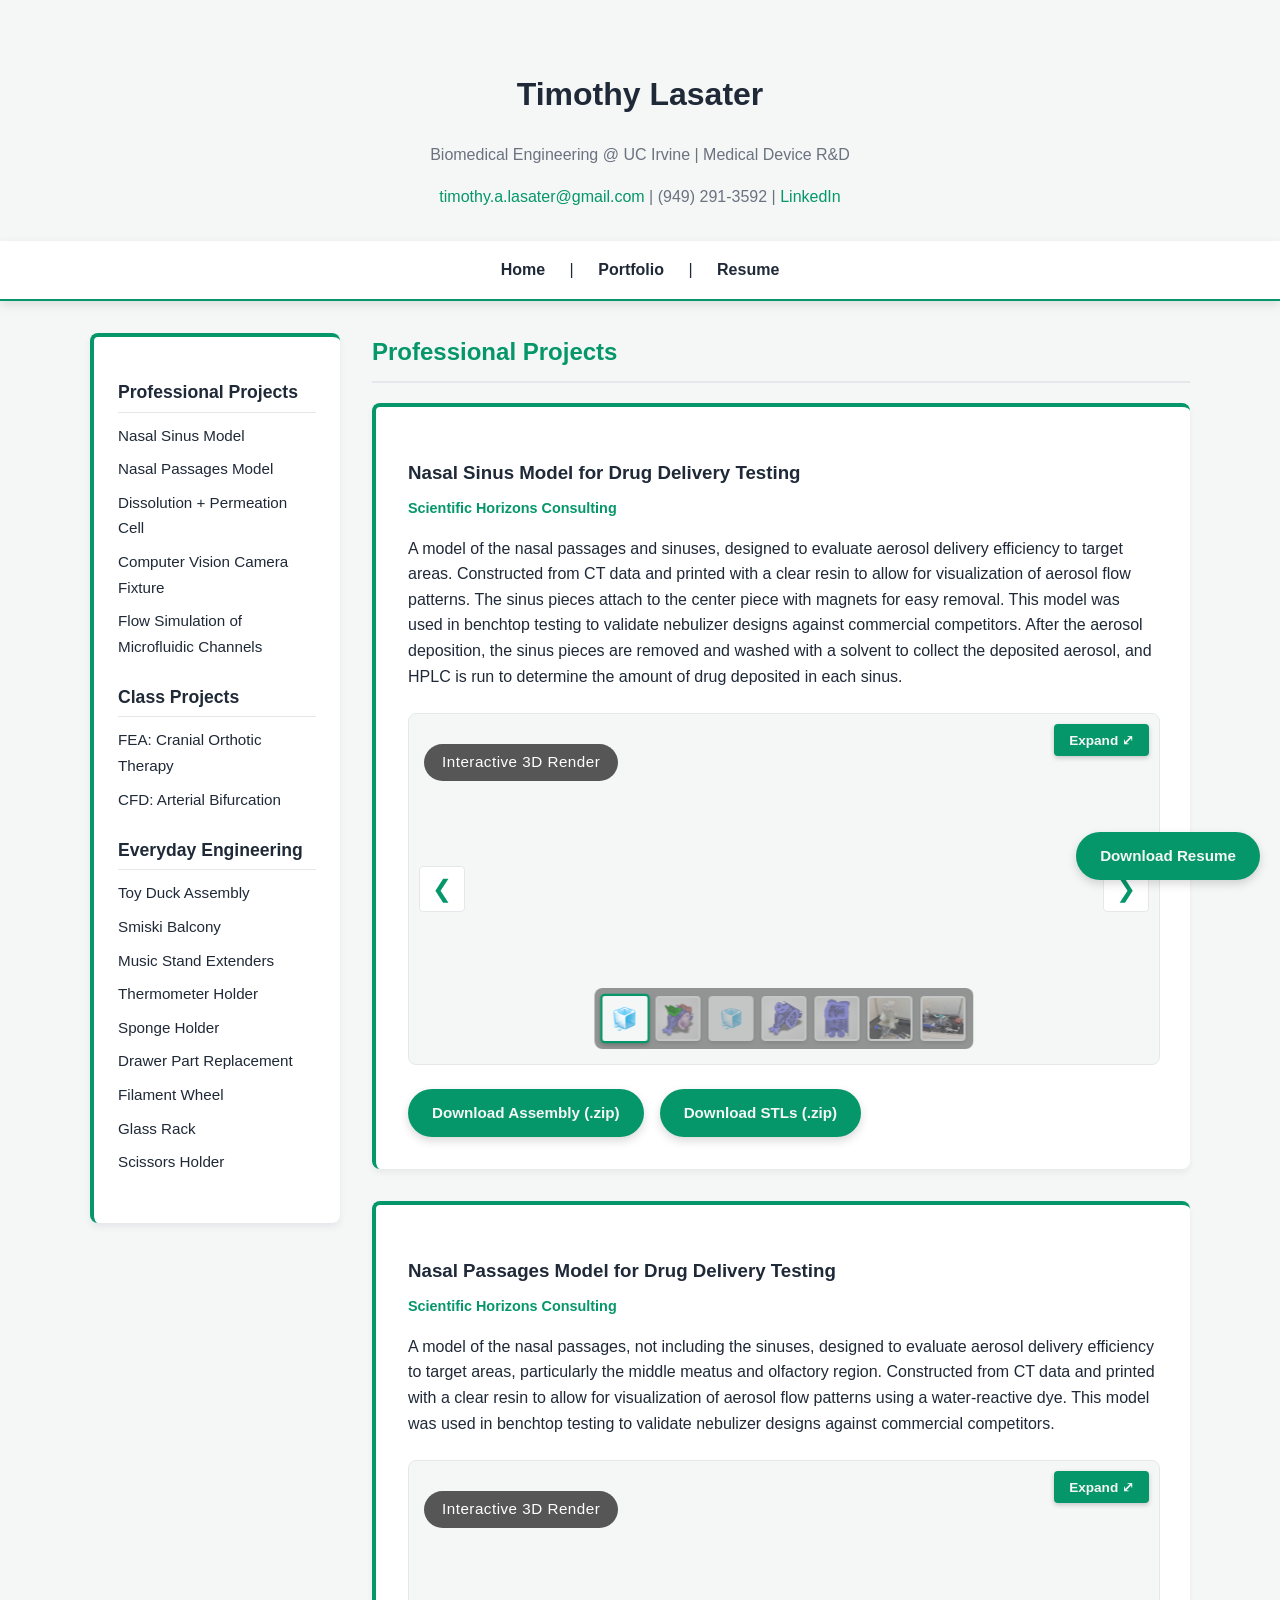
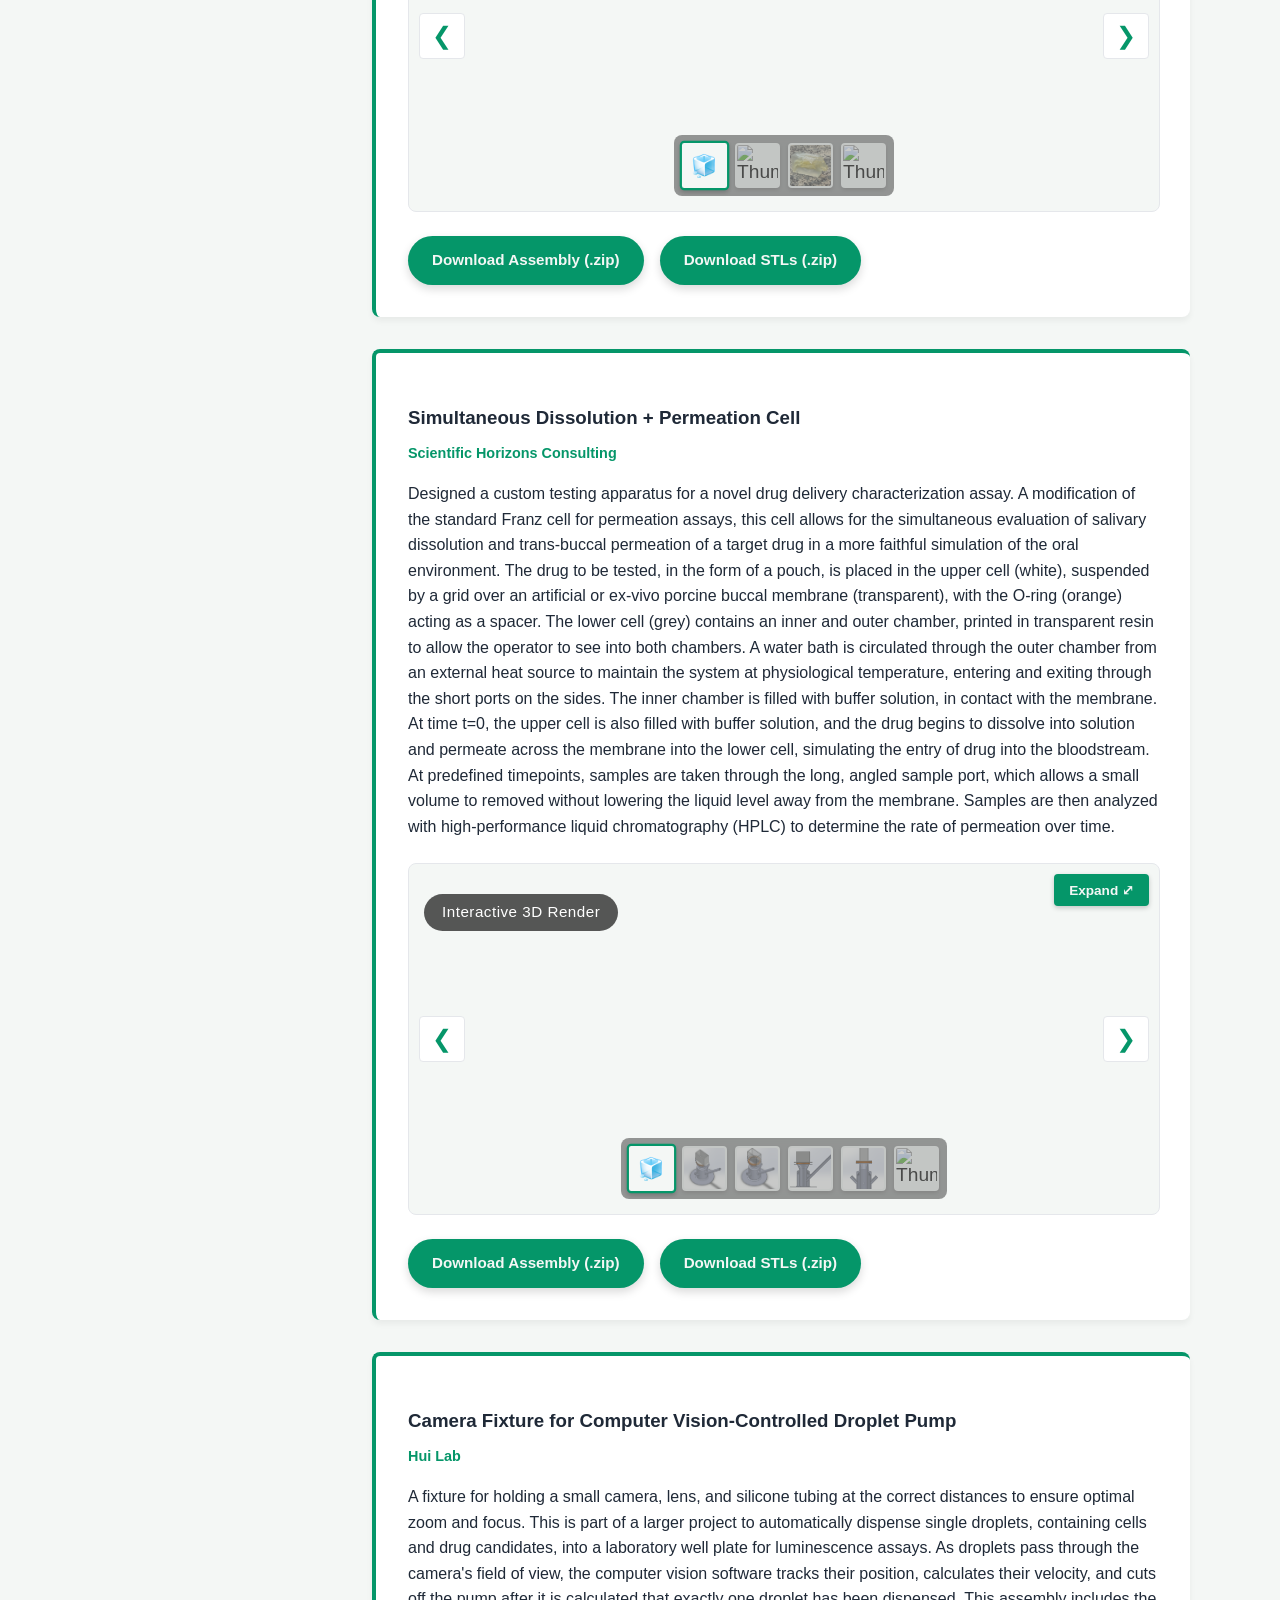
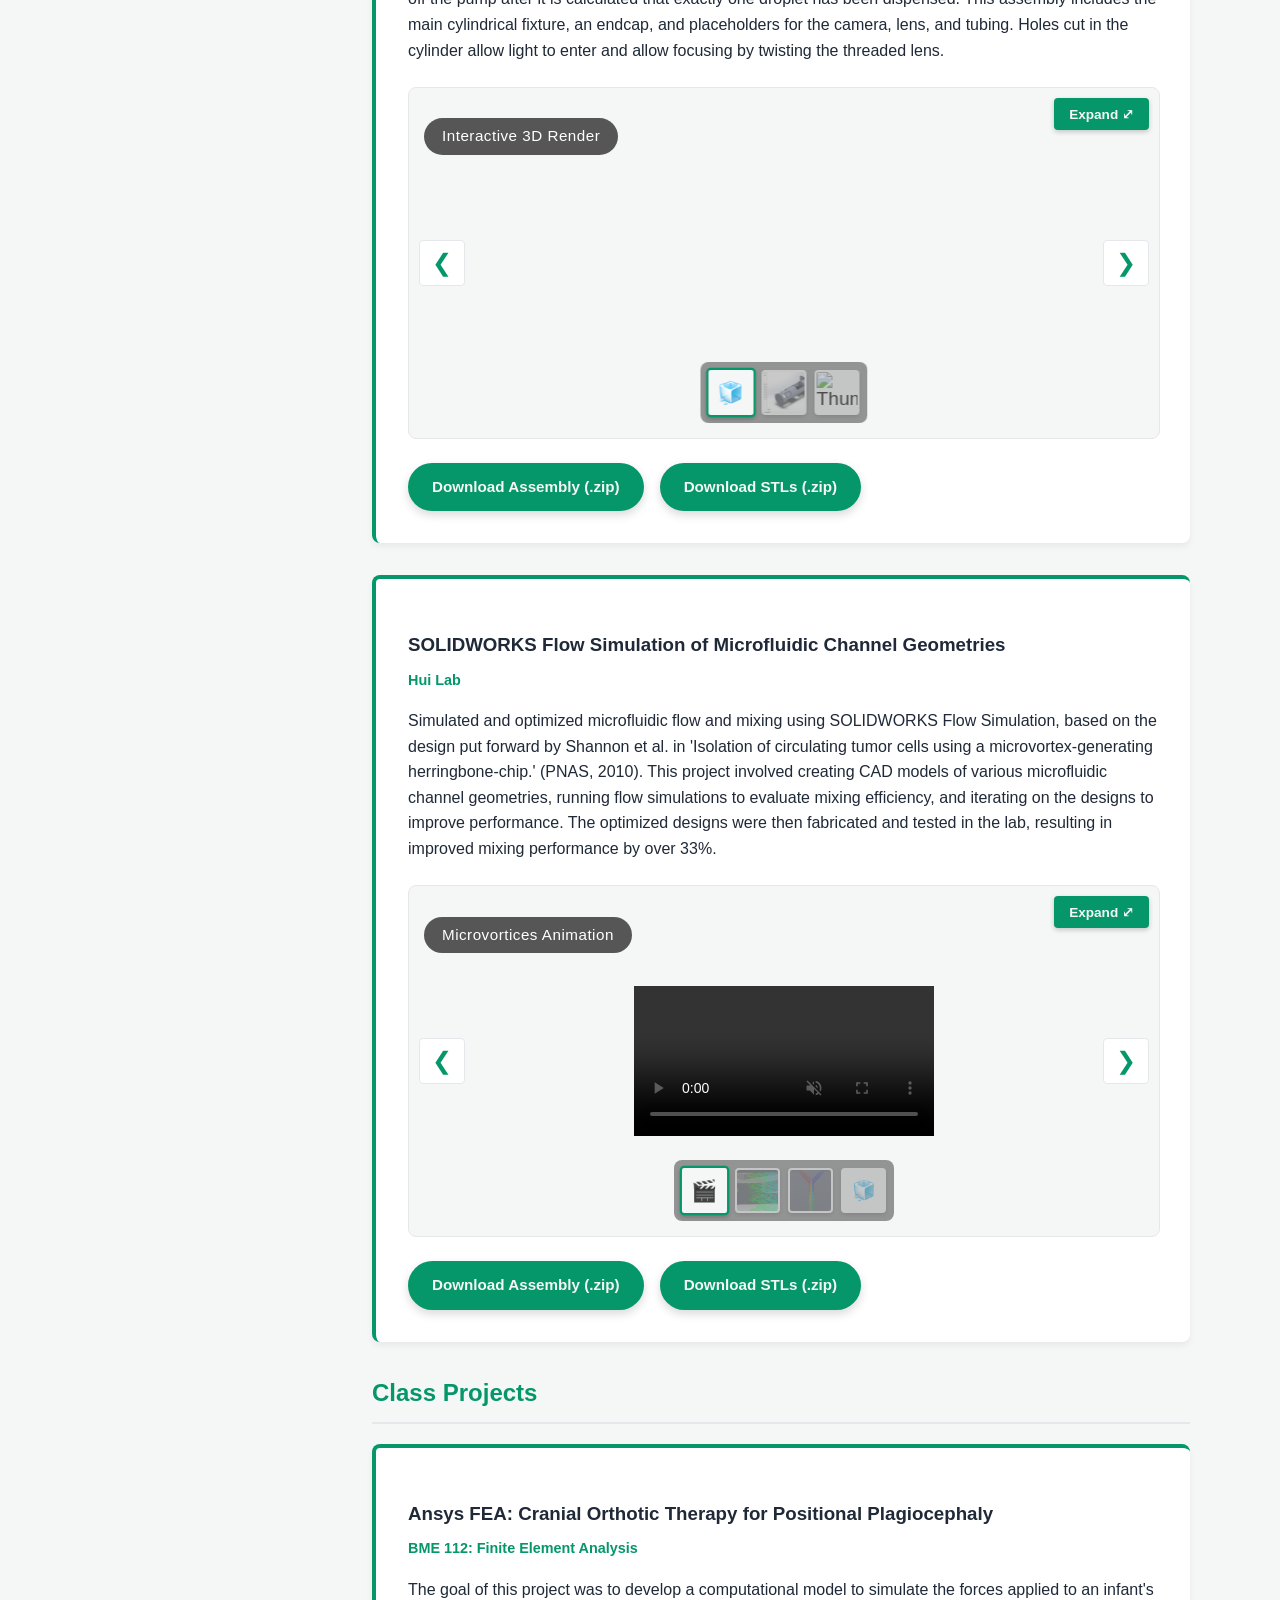
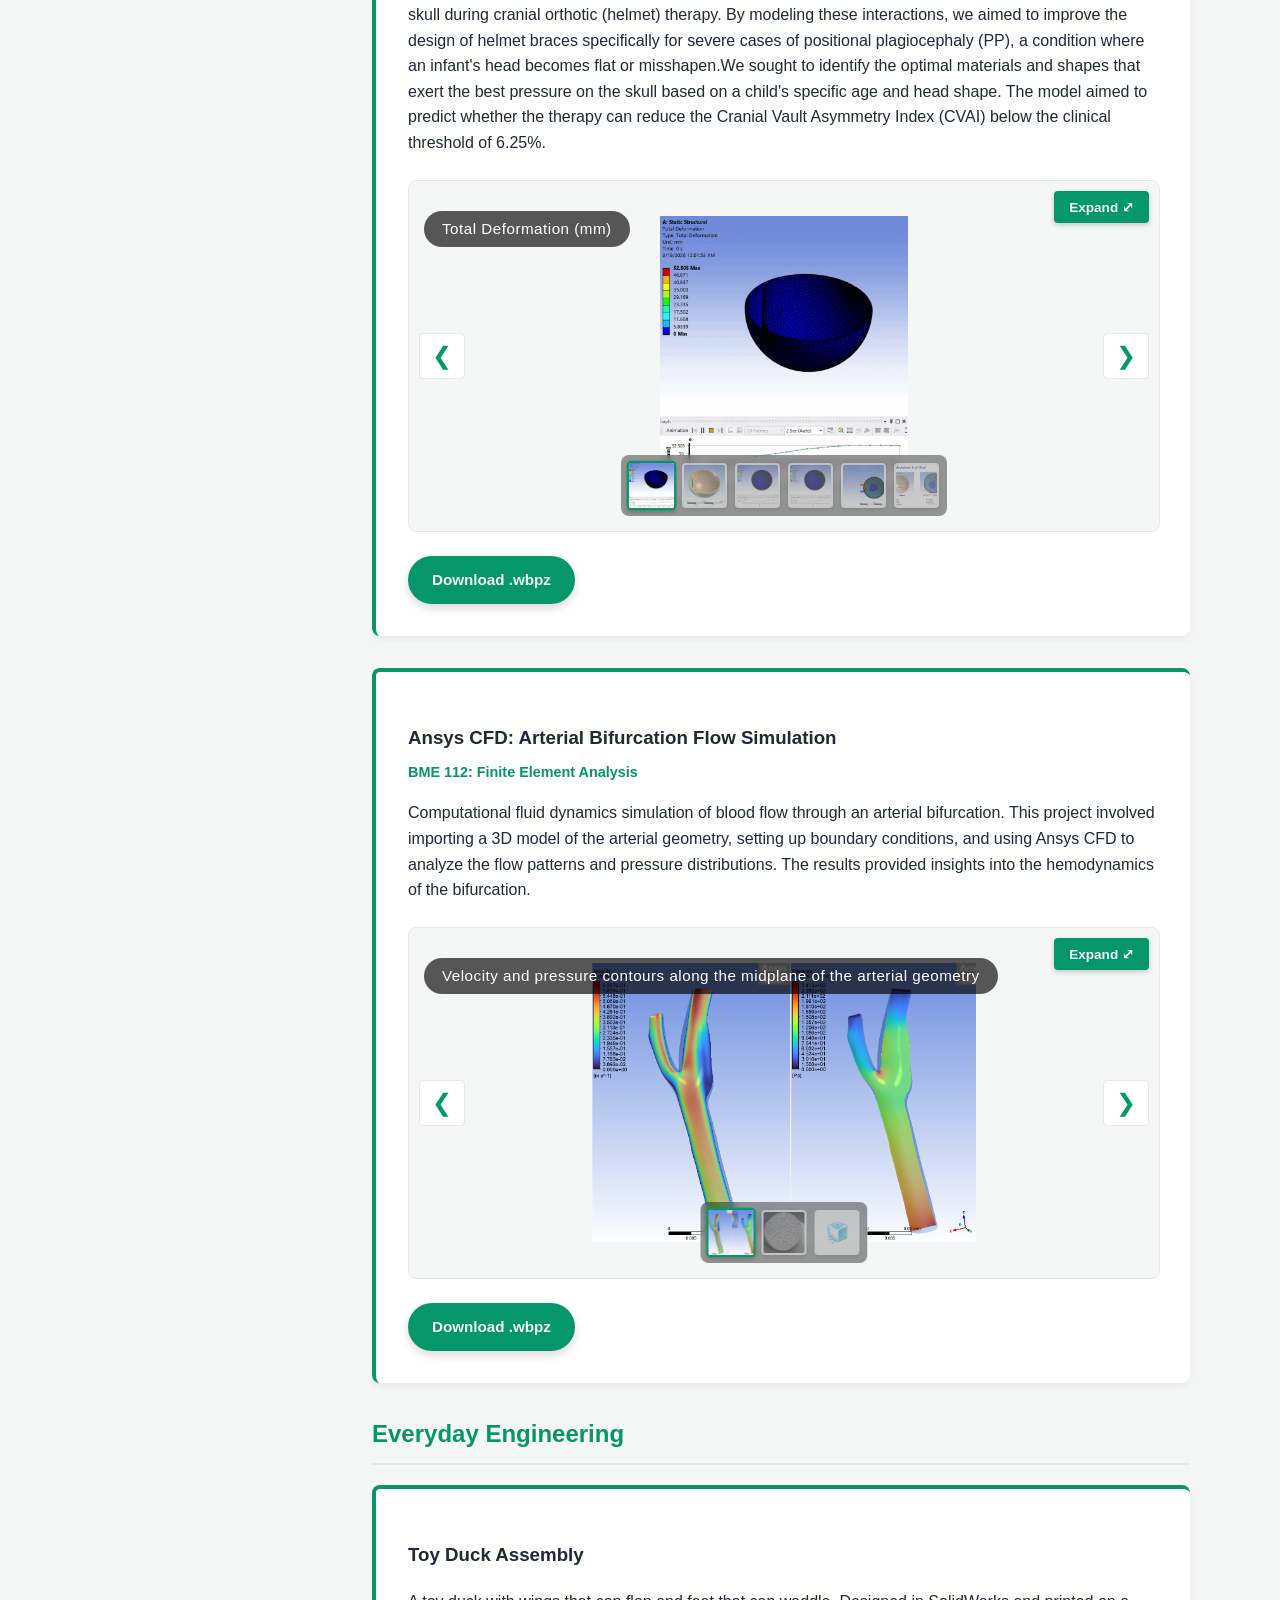
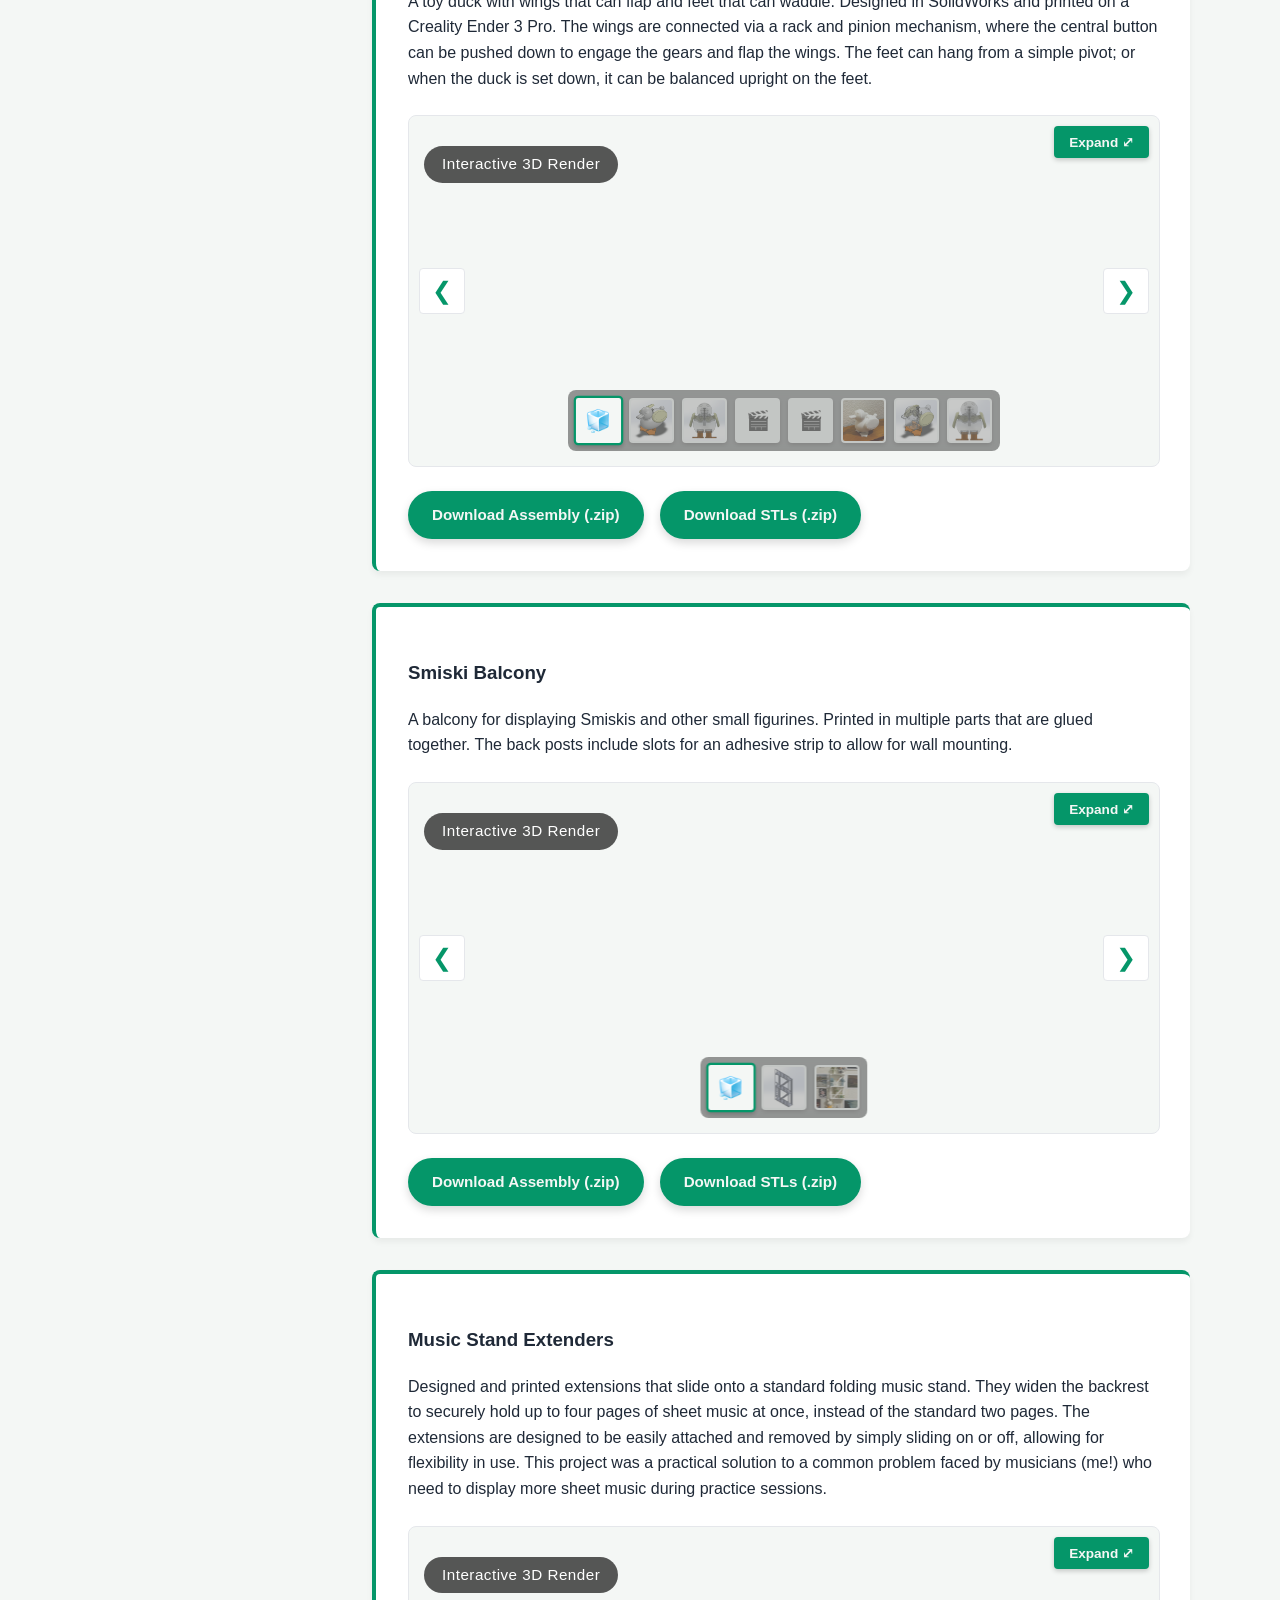
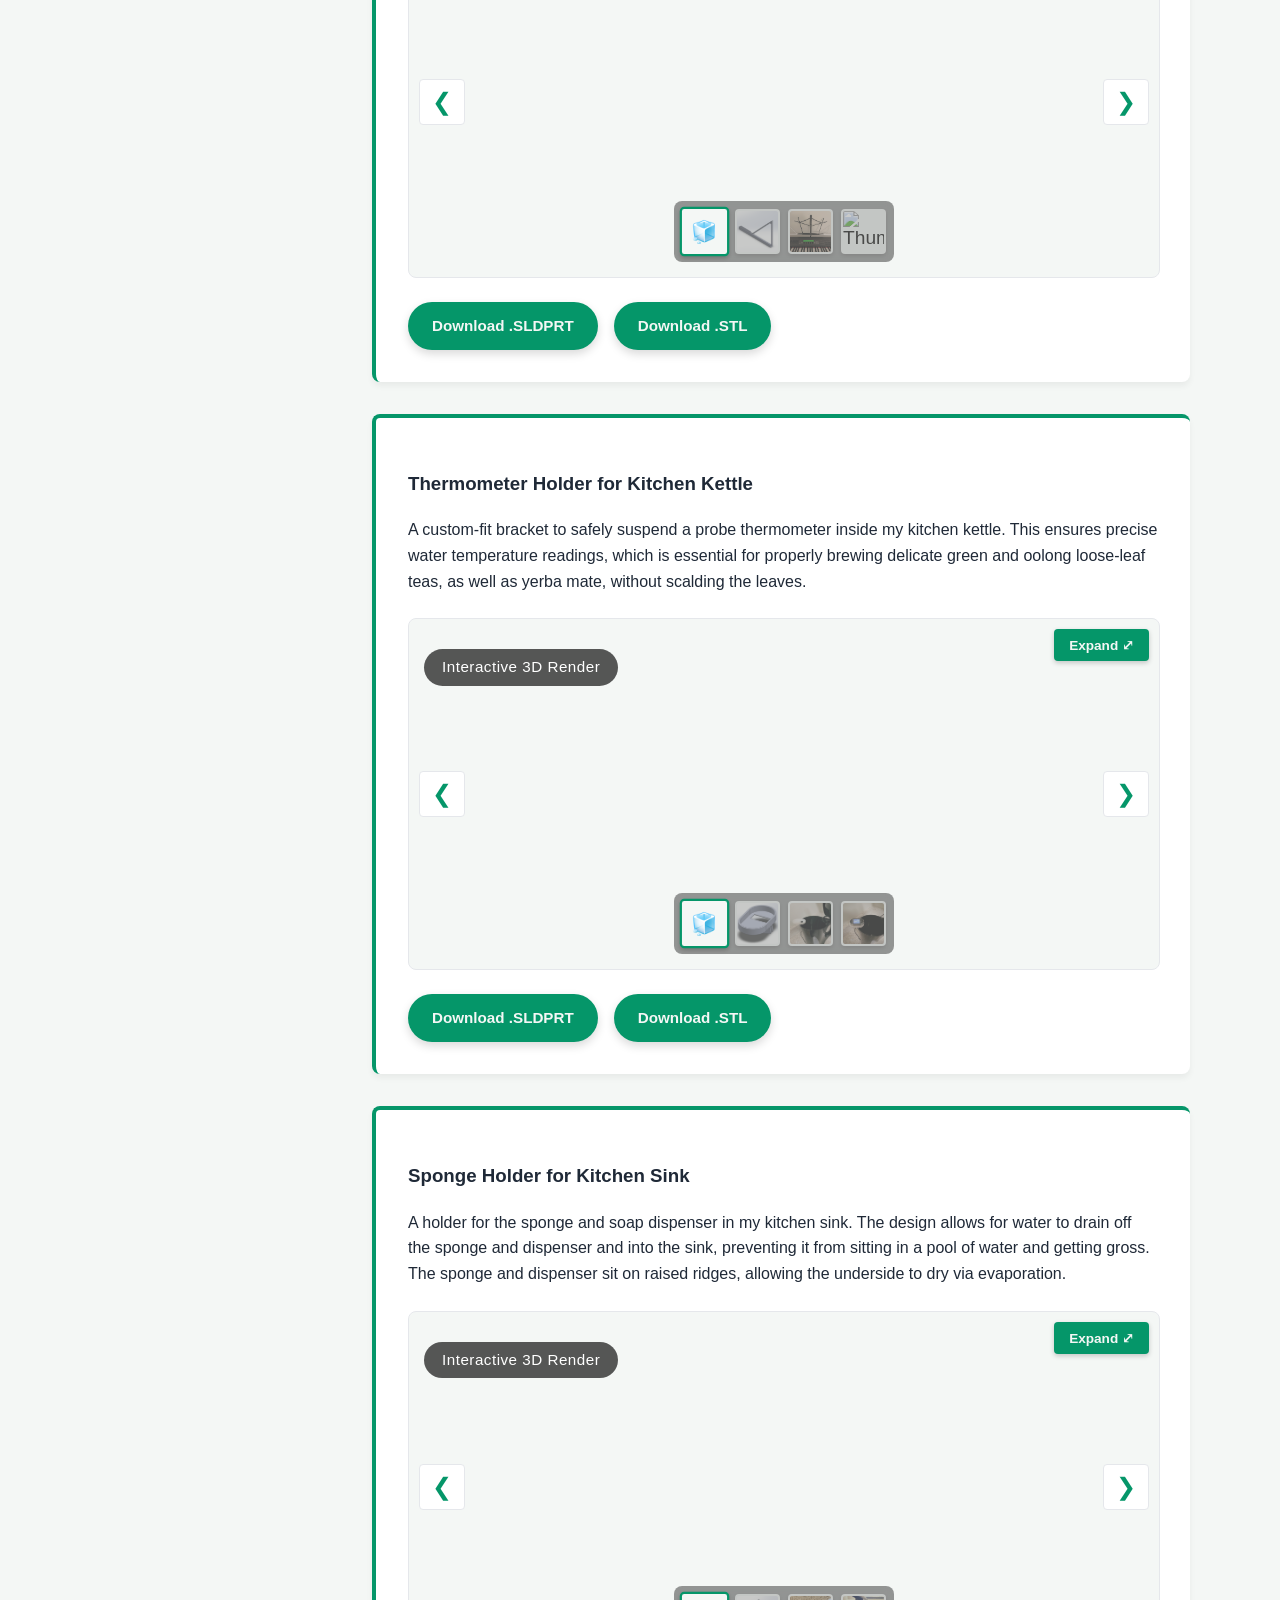
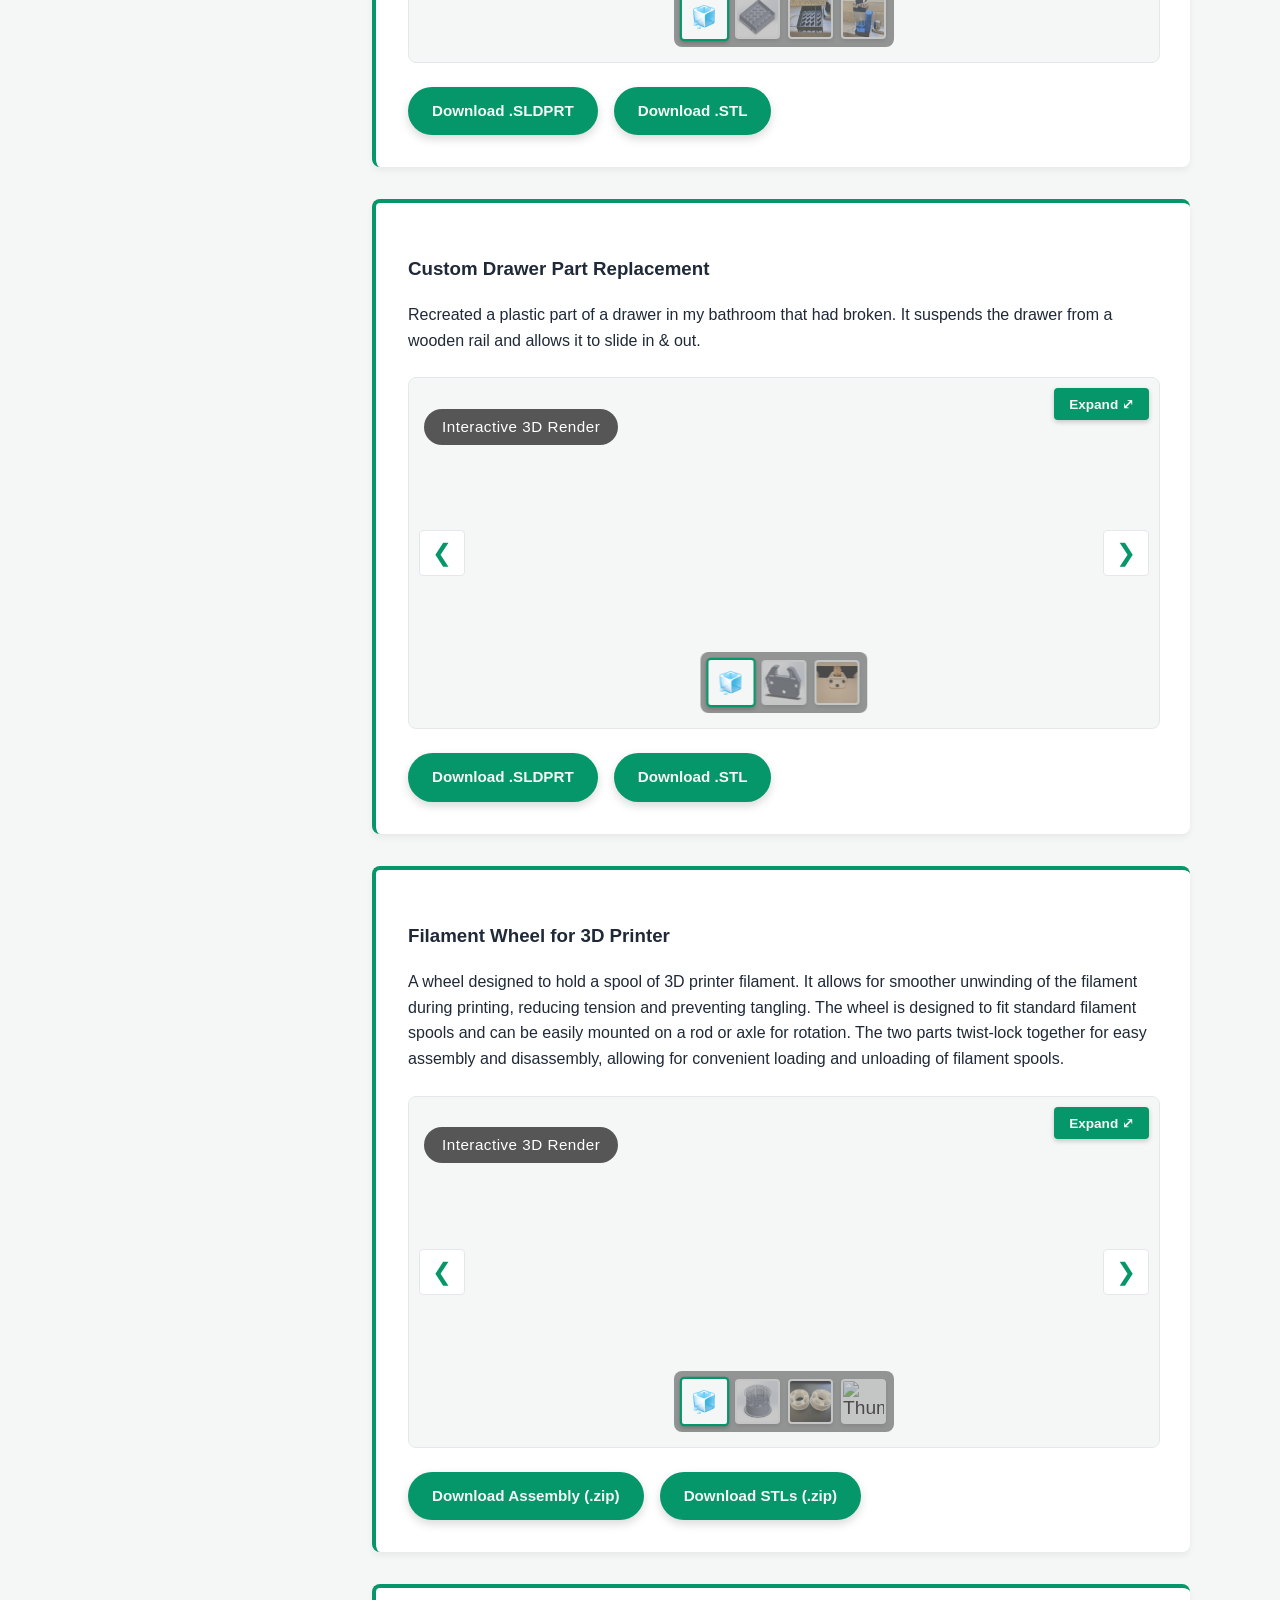
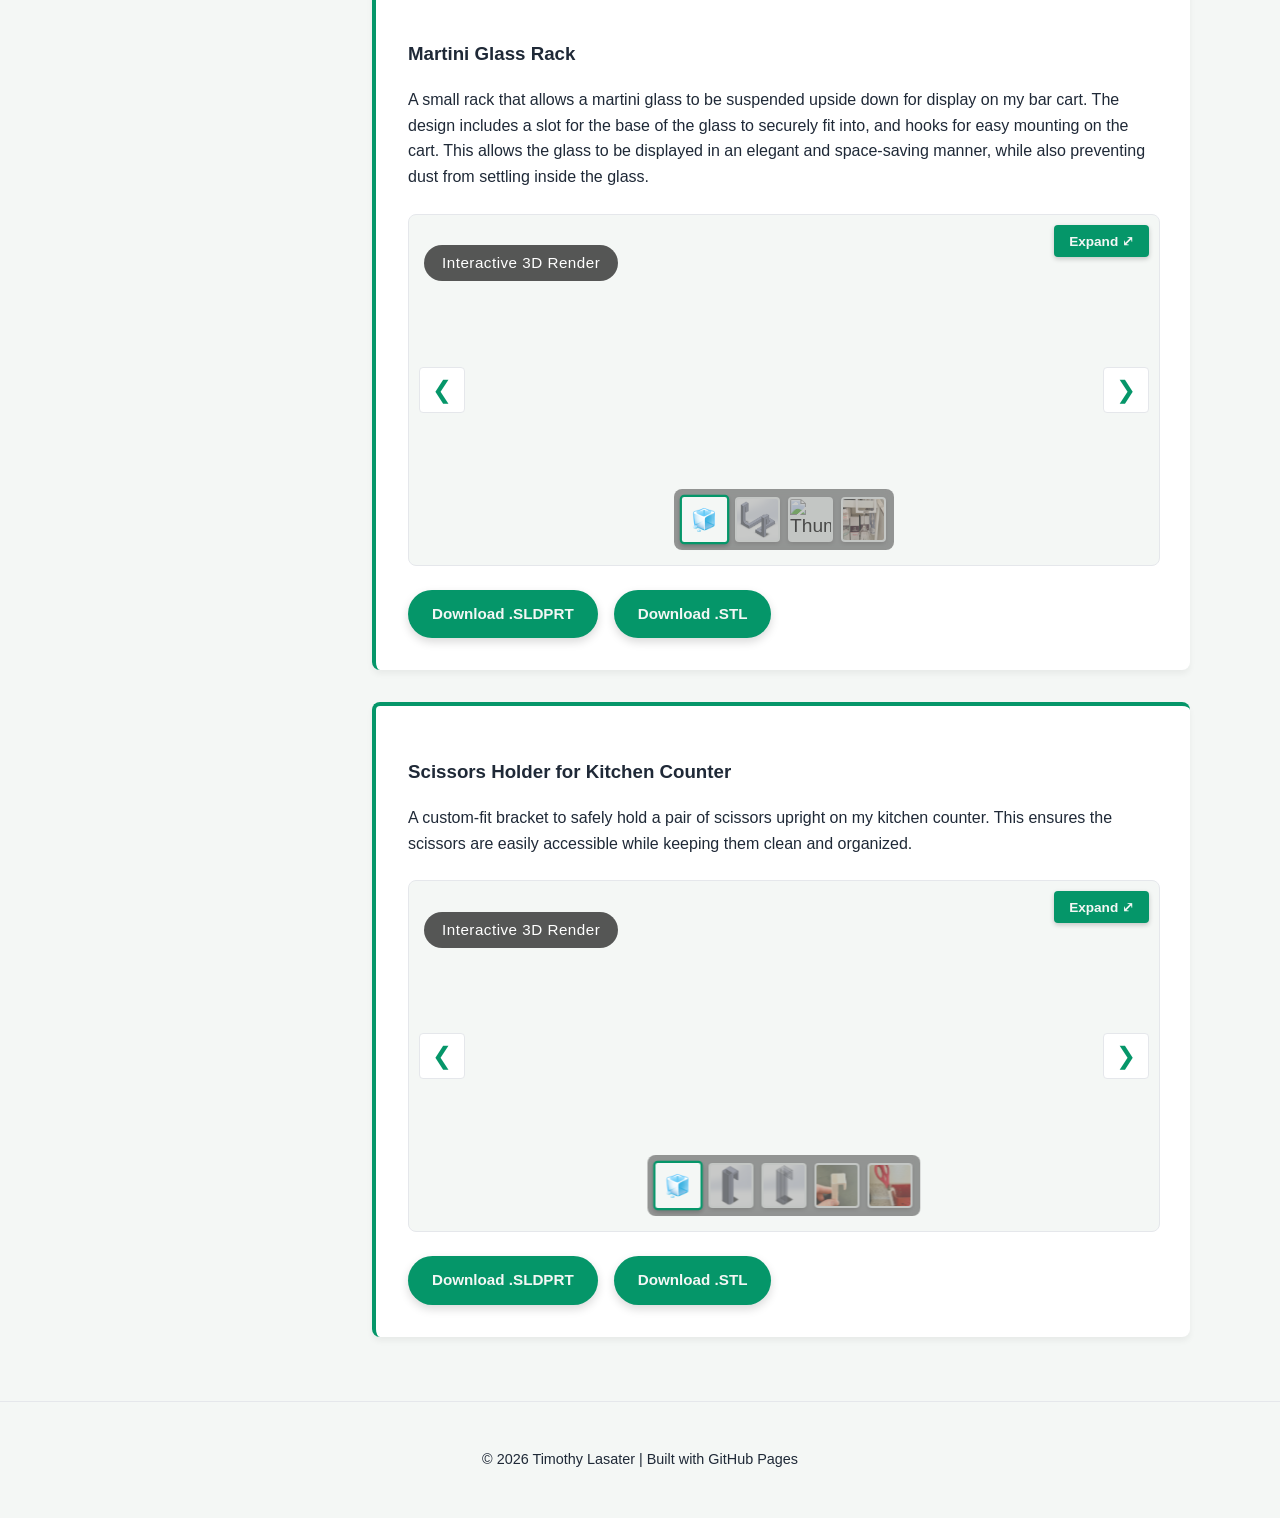
==== portfolio.html @ 389d1704 "Initial commit" ====
<!DOCTYPE html>
<html lang="en">
<head>
    <meta charset="UTF-8">
    <meta name="viewport" content="width=device-width, initial-scale=1.0">
    <title>Portfolio | Timothy Lasater</title>
    <link rel="stylesheet" href="style.css">
    <script type="module" src="https://ajax.googleapis.com/ajax/libs/model-viewer/3.4.0/model-viewer.min.js"></script>
</head>

<body>
    <header>
        <h1>Timothy Lasater</h1>
        <p>Biomedical Engineering @ UC Irvine | Medical Device R&D</p>
        <p class="contact-info">
            <a href="mailto:timothy.a.lasater@gmail.com">timothy.a.lasater@gmail.com</a> | 
            (949) 291-3592 | 
            <a href="https://linkedin.com/in/timothy-lasater" target="_blank">LinkedIn</a>
        </p>
        <a href="assets/Timothy_Lasater_Resume.pdf" class="floating-resume-btn" download>Download Resume</a>
    </header>
    
    <nav>
            <a href="index.html">Home</a> | 
            <a href="portfolio.html">Portfolio</a> | 
            <a href="resume.html">Resume</a> 
   </nav>

    <div class="portfolio-container">
        <aside class="sidebar" id="toc-container"></aside>

        <main class="portfolio-content" id="projects-container"></main>
    </div>

    <footer>
        <p>© 2026 Timothy Lasater | Built with GitHub Pages</p>
    </footer>
    
    <script>
        // 1. Fetch the JSON data
        fetch('portfolio.json')
            .then(response => response.json())
            .then(data => {
                const tocContainer = document.getElementById('toc-container');
                const projectsContainer = document.getElementById('projects-container');
                
                let tocHTML = '';
                let projectsHTML = '';

                // Loop through each Section (Professional, Class, Everyday)
                data.sections.forEach(section => {
                    // --- Build Sidebar Section ---
                    // Added a link to the h3 using the sectionId from your JSON
                    tocHTML += `<div class="toc-section">
                                    <h3><a href="#${section.sectionId}" class="toc-section-link">${section.sectionTitle}</a></h3>
                                    <ul class="toc-list">`;
                    
                    // --- Build Main Content Section Header ---
                    // Added the id attribute so the sidebar link has a target to scroll to
                    projectsHTML += `<h2 id="${section.sectionId}" class="section-title">${section.sectionTitle}</h2>`;
                    
                    // Loop through each Project in this section
                    section.projects.forEach(project => {
                        // Add link to sidebar using the short title (or fall back to full title if missing)
                        tocHTML += `<li><a href="#${project.id}">${project.shortTitle || project.title}</a></li>`;

                       // --- Handle Download Buttons Logic ---
                        let downloadsHTML = '';
                        
                        // Check if downloads exist in the JSON to avoid errors
                        if (project.downloads) {
                            if (project.type === 'ansys') {
                                // Ansys projects get a single .wbpz button
                                downloadsHTML = `<a href="${project.downloads.wbpz}" class="btn-download" download>Download .wbpz</a>`;
                            } else {
                                // Standard Parts and Assemblies get the CAD and STL buttons
                                const cadText = project.type === 'assembly' ? 'Download Assembly (.zip)' : 'Download .SLDPRT';
                                const stlText = project.type === 'assembly' ? 'Download STLs (.zip)' : 'Download .STL';
                                
                                downloadsHTML = `
                                    <a href="${project.downloads.cad}" class="btn-download" download>${cadText}</a>
                                    <a href="${project.downloads.stl}" class="btn-download" download>${stlText}</a>
                                `;
                            }
                        }

                        // --- New Variable for Thumbnails ---
                        let thumbnailsHTML = `<div class="carousel-thumbnails">`;
                        let slideIndex = 0; // Tracks the current index for clicking

                        // 1. Conditionally Build 3D Model HTML
                        let modelHTML = '';
                        if (project.model3d && project.model3d !== "") {
                            modelHTML = `
                                <div class="p-slide">
                                    <model-viewer src="${project.model3d}" alt="3D Model of ${project.title}" auto-rotate camera-controls></model-viewer>
                                    <p class="slide-label">Interactive 3D Render</p>
                                </div>`;
                            thumbnailsHTML += `<button class="thumbnail active" data-index="${slideIndex}" title="3D Model">🧊</button>`;
                            slideIndex++;
                        }

                        // 2. Conditionally Build Image/Video/Extra 3D HTML
                        let mediaHTML = '';
                        project.images.forEach(media => {
                            const captionHTML = media.caption ? `<p class="slide-label">${media.caption}</p>` : '';
                            const altText = media.caption || 'Portfolio Media';
                            const isActive = slideIndex === 0 ? 'active' : ''; // Make first thumb active if there's no primary 3D model

                            if (media.type === 'video') {
                                mediaHTML += `
                                    <div class="p-slide">
                                        <video src="${media.url}" autoplay loop muted playsinline controls></video>
                                        ${captionHTML}
                                    </div>`;
                                thumbnailsHTML += `<button class="thumbnail ${isActive}" data-index="${slideIndex}" title="${altText}">🎬</button>`;
                                
                            } else if (media.type === '3d') {
                                // --- NEW: Handle additional 3D models ---
                                mediaHTML += `
                                    <div class="p-slide">
                                        <model-viewer src="${media.url}" alt="${altText}" auto-rotate camera-controls></model-viewer>
                                        ${captionHTML}
                                    </div>`;
                                thumbnailsHTML += `<button class="thumbnail ${isActive}" data-index="${slideIndex}" title="${altText}">🧊</button>`;
                                
                            } else {
                                mediaHTML += `
                                    <div class="p-slide">
                                        <img src="${media.url}" alt="${altText}">
                                        ${captionHTML}
                                    </div>`;
                                thumbnailsHTML += `<button class="thumbnail ${isActive}" data-index="${slideIndex}" title="${altText}">
                                                       <img src="${media.url}" alt="Thumbnail">
                                                   </button>`;
                            }
                            slideIndex++;
                        });
                        
                        thumbnailsHTML += `</div>`; // Close the thumbnail container

                        // Company tag is optional
                        const companyHTML = project.company ? `<p class="company-tag">${project.company}</p>` : '';

                        // --- Build the Project Card ---
                        projectsHTML += `
                            <section id="${project.id}" class="portfolio-card">
                                <h3>${project.title}</h3>
                                ${companyHTML}
                                <p>${project.description}</p>
                                
                                <div class="portfolio-carousel-container">
                                    <button class="expand-btn">Expand ⤢</button>
                                    <button class="close-btn">Close ✖</button>
                                    <button class="p-prev-btn">&#10094;</button>
                                    <button class="p-next-btn">&#10095;</button>
                                    
                                    <div class="p-carousel-track">
                                        ${modelHTML}
                                        ${mediaHTML}
                                    </div>

                                    ${thumbnailsHTML}
                                </div>

                                <div class="download-links">
                                    ${downloadsHTML}
                                </div>
                            </section>
                        `;
                    });

                    // Close sidebar list
                    tocHTML += `</ul></div>`;
                });

                // 2. Inject HTML into the page
                tocContainer.innerHTML = tocHTML;
                projectsContainer.innerHTML = projectsHTML;

                // 3. Initialize the interactive carousels AFTER elements are on the page
                initializeCarousels();
            })
            .catch(error => {
                console.error("Error loading portfolio data:", error);
                document.getElementById('projects-container').innerHTML = "<p>Error loading portfolio data.</p>";
            });

        // --- The Interactive Carousel Logic ---
        function initializeCarousels() {
            const carousels = document.querySelectorAll('.portfolio-carousel-container');

            carousels.forEach(container => {
                const track = container.querySelector('.p-carousel-track');
                const slides = Array.from(track.children);
                const prevBtn = container.querySelector('.p-prev-btn');
                const nextBtn = container.querySelector('.p-next-btn');
                const expandBtn = container.querySelector('.expand-btn');
                const closeBtn = container.querySelector('.close-btn');
                let currentIndex = 0;

                // Find thumbnails for this specific carousel
                const thumbnails = container.querySelectorAll('.thumbnail');

                function updateSlidePosition() {
                    const slideWidth = slides[0].getBoundingClientRect().width;
                    track.style.transform = `translateX(-${slideWidth * currentIndex}px)`;

                    // --- NEW: Highlight the active thumbnail ---
                    thumbnails.forEach(thumb => thumb.classList.remove('active'));
                    if (thumbnails[currentIndex]) {
                        thumbnails[currentIndex].classList.add('active');
                    }

                    // Reset zoom, origin, and panning on all images
                    slides.forEach(slide => {
                        const img = slide.querySelector('img');
                        if (img) {
                            img.style.transform = 'translate(0px, 0px) scale(1)';
                            img.style.transformOrigin = 'center center';
                            img.style.cursor = 'default';
                            img.dataset.scale = 1;
                            img.dataset.translateX = 0;
                            img.dataset.translateY = 0;
                        }
                    });
                }

                // --- NEW: Allow clicking thumbnails to jump to a slide ---
                thumbnails.forEach(thumb => {
                    thumb.addEventListener('click', () => {
                        currentIndex = parseInt(thumb.dataset.index);
                        updateSlidePosition();
                    });
                });

                nextBtn.addEventListener('click', () => {
                    if (currentIndex < slides.length - 1) currentIndex++;
                    else currentIndex = 0;
                    updateSlidePosition();
                });

                prevBtn.addEventListener('click', () => {
                    if (currentIndex > 0) currentIndex--;
                    else currentIndex = slides.length - 1;
                    updateSlidePosition();
                });

                expandBtn.addEventListener('click', () => {
                    container.classList.add('expanded');
                    setTimeout(updateSlidePosition, 350); 
                });

                closeBtn.addEventListener('click', () => {
                    container.classList.remove('expanded');
                    setTimeout(updateSlidePosition, 350); 
                });

                slides.forEach(slide => {
                    const img = slide.querySelector('img');
                    if (img) {
                        img.dataset.scale = 1; 
                        img.dataset.translateX = 0;
                        img.dataset.translateY = 0;
                        
                        let isDragging = false;
                        let startX, startY;

                        img.addEventListener('dragstart', (e) => e.preventDefault());

                        img.addEventListener('mousedown', (e) => {
                            if (parseFloat(img.dataset.scale) > 1 && container.classList.contains('expanded')) {
                                isDragging = true;
                                startX = e.clientX - parseFloat(img.dataset.translateX);
                                startY = e.clientY - parseFloat(img.dataset.translateY);
                                img.style.cursor = 'grabbing';
                            }
                        });

                        img.addEventListener('mouseup', () => {
                            isDragging = false;
                            if (parseFloat(img.dataset.scale) > 1) img.style.cursor = 'grab';
                        });

                        img.addEventListener('mouseleave', () => {
                            isDragging = false;
                            if (parseFloat(img.dataset.scale) > 1) img.style.cursor = 'grab';
                        });

                        img.addEventListener('mousemove', (e) => {
                            if (parseFloat(img.dataset.scale) === 1) {
                                const rect = img.getBoundingClientRect();
                                const x = ((e.clientX - rect.left) / rect.width) * 100;
                                const y = ((e.clientY - rect.top) / rect.height) * 100;
                                img.style.transformOrigin = `${x}% ${y}%`;
                            }

                            if (isDragging) {
                                const tx = e.clientX - startX;
                                const ty = e.clientY - startY;
                                img.dataset.translateX = tx;
                                img.dataset.translateY = ty;
                                img.style.transform = `translate(${tx}px, ${ty}px) scale(${img.dataset.scale})`;
                            }
                        });

                        img.addEventListener('wheel', (e) => {
                            if (!container.classList.contains('expanded')) return;
                            e.preventDefault();

                            let scale = parseFloat(img.dataset.scale);
                            scale += e.deltaY * -0.002;
                            scale = Math.min(Math.max(1, scale), 5); 

                            img.dataset.scale = scale;
                            let tx = parseFloat(img.dataset.translateX);
                            let ty = parseFloat(img.dataset.translateY);

                            if (scale === 1) {
                                tx = 0; ty = 0;
                                img.dataset.translateX = 0;
                                img.dataset.translateY = 0;
                                img.style.cursor = 'default';
                            } else {
                                img.style.cursor = 'grab';
                            }

                            img.style.transform = `translate(${tx}px, ${ty}px) scale(${scale})`;
                        });
                    }
                });

                window.addEventListener('resize', updateSlidePosition);
            });
        }

        // Global Keyboard Controls
        document.addEventListener('keydown', (e) => {
            const activeContainer = document.querySelector('.portfolio-carousel-container.expanded');
            if (!activeContainer) return;

            if (e.key === 'ArrowRight') {
                activeContainer.querySelector('.p-next-btn').click();
            } else if (e.key === 'ArrowLeft') {
                activeContainer.querySelector('.p-prev-btn').click();
            } else if (e.key === 'Escape') {
                activeContainer.querySelector('.close-btn').click();
            }
        });
    </script>
</body>
</html>
---- style.css ----
/* /*:root {
    /* --- Core Backgrounds --- */
    /*--bg-color: #FFFFFF;       /* Pure White: The primary background, keeping the space open and sterile. */
    /*--card-bg: #F0F4F8;        /* Frost White: A very subtle, cool-toned off-white. Perfect for project cards (like the nebulizer iterations) to separate them from the background without harsh contrast. */
    
    /* --- Typography --- */
    /*--text-color: #0F172A;     /* Deep Slate: Almost black, but slightly cool. Much easier on the eyes than #000000 for reading detailed technical documentation and process improvements. */
    /* --muted-text: #64748B;     Cool Slate Gray: Your chosen tertiary color. Ideal for dates, image captions, and secondary specs. */
    
    /* --- Accents & Interaction --- */
    /* --accent-color: #0D9488;   Medical Teal: Your chosen secondary color. Used for primary buttons, active links, and prominent headings. */
    /* --accent-hover: #0F766E;   Deep Teal: A slightly darker shade of the accent for button hover states (like the .SLDPRT download links) to provide clear user feedback. */
    
    /* --- Structure & Highlights --- */
    /* --border-color: #E2E8F0;   Surgical Steel: A crisp, light gray for subtle borders between sections or around 3D model viewers. */
    /* --highlight: #F59E0B;      Amber/Warning: Use this sparingly to draw the eye to critical data points, like a 75% cycle time reduction or aerosol efficiency metrics, acting like a safety label in a lab. */
/*} */

:root {
    /* --- Core Backgrounds --- */
    --bg-color: #F4F7F5;       /* Minted Alabaster: A very subtle, cool off-white with just a microscopic drop of green to tie the room together. */
    --card-bg: #FFFFFF;        /* Pure White: Keeps the project cards and 3D models looking crisp and elevated against the slightly tinted background. */
    
    /* --- Typography --- */
    --text-color: #1F2937;     /* Midnight Ash: A deep, rich gray-black that is softer on the eyes than pure black, maintaining that modern web feel. */
    --muted-text: #6B7280;     /* Stone Gray: Perfect for reading dates, secondary skills, and photo captions without distracting from the main text. */
    
    /* --- Accents & Interaction --- */
    --accent-color: #059669;   /* Vitality Emerald: A vibrant, confident green that passes accessibility standards for readability while popping off the screen. */
    --accent-hover: #047857;   /* Deep Forest: A darker, grounded green for button hover states to give a satisfying, tactile response when clicked. */
    
    /* --- Structure & Highlights --- */
    --border-color: #E5E7EB;   /* Light Platinum: A clean, faint gray for section dividers and card borders. */
    --highlight: #0284C7;      /* Ocean Blue: A secondary accent to use sparingly if you ever need to contrast two different data points or emphasize a specific metric. */
}

body {
    font-family: 'Segoe UI', Tahoma, Geneva, Verdana, sans-serif;
    line-height: 1.6;
    color: var(--text-color);
    background-color: var(--bg-color);
    margin: 0;
    padding: 0;
}

header {
    background: var(--bg-color); /* Blends into the minted alabaster page */
    padding: 3rem 2rem 1rem 2rem; /* Adjusted for better spacing */
    text-align: center;
}

nav {
    background: var(--card-bg); /* Pure white to pop when scrolling */
    padding: 1rem;
    text-align: center;
    border-bottom: 2px solid var(--accent-color);
    box-shadow: 0 4px 10px rgba(0,0,0,0.1);
    
    /* Make ONLY the nav persistent */
    position: sticky;
    top: 0;
    z-index: 1000; 
}
/* Styling for the LinkedIn link on the homepage */
.company-link {
    color: var(--accent-color);
    text-decoration: none;
    font-weight: bold;
    transition: color 0.2s;
}

.company-link:hover {
    color: var(--accent-hover);
    text-decoration: underline;
}

header h1, .card h3, .toc-section h3 {
    color: var(--text-color);
}

header p, .date, .caption {
    color: var(--muted-text);
}

h2 { 
    color: var(--accent-color); 
    border-bottom: 2px solid var(--border-color); 
    padding-bottom: 10px; 
    margin-top: 2rem;
}

.contact-info a, .company-tag {
    color: var(--accent-color);
    text-decoration: none;
}

nav a {
    color: var(--text-color);
    text-decoration: none;
    margin: 0 10px;
    font-weight: bold;
    padding: 5px 10px;
    border-radius: 4px;
    transition: color 0.2s, background 0.2s;
}

nav a:hover, .toc-list a:hover {
    color: var(--accent-color);
    background: var(--bg-color); /* Adds a subtle highlight behind the link on hover */
}

#education, #experience, #skills {
    max-width: 800px;
    margin: 0rem auto;
    padding: 0.1rem;
}

.card, .portfolio-card, .sidebar {
    background: var(--card-bg);
    padding: 1.5rem;
    margin-bottom: 2rem; /* Adds the space between resume entries */
    border-radius: 8px;
    border-left: 4px solid var(--accent-color);
    border-top: 4px solid var(--accent-color);
    box-shadow: 0 4px 6px rgba(0,0,0,0.05);
}

.media-item {
    background: var(--bg-color); /* Contrasts slightly with the card */
    border: 1px solid var(--border-color);
}

.padded-card {
    padding: 2rem 3rem; /* Adds generous padding so text isn't squished to the left */
}

.text-center {
    text-align: center;
}

.card h3 {
    margin-top: 0;
    margin-bottom: 0.5rem;
    color: var(--text-color);
}

.card p {
    margin: 0.3rem 0;
}

.date {
    color: var(--muted-text);
    font-size: 0.9rem;
}

h2 { 
    color: var(--accent-color); 
    border-bottom: 2px solid var(--border-color); 
    padding-bottom: 10px; 
    margin-top: 2rem;
}

/* Bullet list for resume bullet points */
.bullet-list {
    list-style-type: disc;
    padding-left: 1.5rem;
    margin-top: 1rem;
}

.bullet-list li {
    margin-bottom: 0.5rem;
    font-size: 0.95rem;
    color: var(--text-color);
}

/* Pillboxes for the skills section */
.skills-list { 
    display: flex; 
    flex-wrap: wrap; 
    list-style: none; 
    padding: 0; 
    margin-bottom: 1.5rem;
}

.skills-list li { 
    background: var(--card-bg); 
    margin: 5px; 
    padding: 5px 15px; 
    border-radius: 20px; 
    font-size: 0.9rem; 
    color: var(--text-color);
    border: 1px solid #d0d4d8;
}

footer {
    text-align: center;
    padding: 2rem;
    background: var(--bg-color);
    color: var(--text-color);
    font-size: 0.9rem;
    margin-top: 2rem;
    border-top: 1px solid var(--border-color);
}

/* --- Parallax Hero Section --- */
.parallax-hero {
    /* The linear-gradient adds a 50% dark tint over your image so the text pops */
    background-image: linear-gradient(rgba(0, 0, 0, 0.5), rgba(0, 0, 0, 0.5)), url('assets/sinus-setup.JPG');
    
    /* The magic property that keeps the image fixed while scrolling */
    background-attachment: fixed;
    background-position: center;
    background-repeat: no-repeat;
    background-size: cover;
    
    /* Creates the height of the "window" revealing the image */
    padding: 8rem 1rem;
    margin: 0; 
}

/* Updated, Larger Hero Tagline */
.hero-tagline {
    text-align: center;
    font-size: 3.5rem; /* Increased significantly */
    color: #ffffff; /* Changed to white to contrast with the photo */
    margin: 0 auto;
    font-weight: 300; 
    line-height: 1.3;
    text-shadow: 2px 2px 10px rgba(0, 0, 0, 0.5); /* Adds a soft shadow for readability */
}

.hero-tagline .highlight {
    font-weight: 700; 
    color: var(--accent-color)   /* Lightened the blue slightly so it looks better on dark/photo backgrounds */
}

/* Mobile Responsiveness */
@media (max-width: 768px) {
    .parallax-hero {
        padding: 5rem 1rem;
        /* Note: iOS Safari struggles with 'fixed' backgrounds, so it's standard practice to switch it to scroll on mobile */
        background-attachment: scroll; 
    }
    .hero-tagline {
        font-size: 2.2rem; /* Scaled down for smaller screens */
    }
}

/* Portfolio Layout */
.portfolio-container {
    display: grid;
    grid-template-columns: 250px 1fr;
    gap: 2rem;
    max-width: 1100px;
    margin: 2rem auto;
    padding: 0 1rem;
    align-items: start;
}

/* Sidebar Styling */
.sidebar {
    position: sticky;
    top: 2rem;
    background: var(--card-bg);
    padding: 1.5rem;
    border-radius: 8px;
    box-shadow: 0 4px 6px var(--border-color);
}

.toc-section h3 {
    font-size: 1.1rem;
    color: var(--text-color);
    border-bottom: 1px solid var(--border-color);
    padding-bottom: 5px;
    margin-bottom: 10px;
}

.toc-list {
    list-style: none;
    padding: 0;
    margin: 0 0 1.5rem 0;
    display: block; /* Overrides the flex display from the skills list */
}

.toc-list li {
    background: transparent;
    padding: 0;
    margin: 0 0 8px 0;
    border: none;
}

.toc-list a {
    text-decoration: none;
    color: var(--text-color);
    font-size: 0.95rem;
    transition: color 0.2s;
}

.toc-list a:hover {
    color: var(--accent-color);
    text-decoration: underline;
}

/* Portfolio Cards */
.portfolio-content {
    min-width: 0; /* Prevents grid overflow */
}

.section-title {
    margin-top: 0;
}

.portfolio-card {
    background: var(--card-bg);
    padding: 2rem;
    margin-bottom: 2rem;
    border-radius: 8px;
    box-shadow: 0 4px 6px rgba(0,0,0,0.05);
}

.company-tag {
    color: var(--accent-color);
    font-weight: bold;
    font-size: 0.9rem;
    margin-top: -10px;
    margin-bottom: 15px;
}

/* Media Grid for Images and 3D Models */
.media-grid {
    display: grid;
    grid-template-columns: repeat(auto-fit, minmax(200px, 1fr));
    gap: 1.5rem;
    margin: 1.5rem 0;
}

.media-item {
    background: #f4f6f8;
    border-radius: 6px;
    padding: 10px;
    text-align: center;
    border: 1px solid #e0e4e8;
}

.media-item img {
    width: 100%;
    height: 200px;
    object-fit: contain;
    border-radius: 4px;
}

model-viewer {
    width: 100%;
    height: 200px;
    background-color: #ffffff;
    border-radius: 4px;
}

.caption {
    font-size: 0.85rem;
    color: var(--muted-text);
    margin-top: 8px;
    margin-bottom: 0;
}

/* Download Buttons */
.download-links {
    display: flex;
    gap: 1rem;
    flex-wrap: wrap;
    margin-top: 1.5rem;
}

.floating-resume-btn {
    background-color: var(--accent-color);
    color: var(--bg-color) !important; /* Forces text to contrast with the accent button */
}

/* For hover states, you can either hardcode a darker version of your accent, 
   or use a CSS filter to automatically darken whatever the accent color is! */
.floating-resume-btn:hover {
    filter: brightness(0.85); 
}

/* --- Updated Portfolio Download Buttons --- */
.btn-download {
    background-color: var(--accent-color);
    color: var(--bg-color) !important;
    text-decoration: none;
    padding: 12px 24px;
    border-radius: 30px; /* Creates the pill shape */
    font-size: 0.95rem;
    font-weight: bold;
    box-shadow: 0 4px 10px rgba(0, 0, 0, 0.15); /* Adds depth */
    transition: filter 0.2s ease, transform 0.2s ease, box-shadow 0.2s ease;
    display: inline-block; /* Ensures the padding renders correctly on links */
    text-align: center;
}

.btn-download:hover {
    filter: brightness(0.85); /* Slightly darkens the button */
    transform: scale(1.05);   /* Slight grow effect on hover */
    box-shadow: 0 6px 14px rgba(0, 0, 0, 0.2); /* Deepens the shadow when hovered */
}

.carousel-btn {
    background: var(--card-bg);
    color: var(--accent-color);
}

.carousel-btn:hover {
    background: var(--accent-color);
    color: var(--card-bg);
}

/* Mobile Responsiveness */
@media (max-width: 768px) {
    .portfolio-container {
        grid-template-columns: 1fr;
    }
    .sidebar {
        position: relative;
        top: 0;
    }
}

/* --- Carousel Styles --- */
#featured-work {
    max-width: 800px;
    margin: 2rem auto;
    padding: 0 1rem;
}

.carousel-container {
    position: relative;
    width: 100%;
    overflow: hidden;
    border-radius: 8px;
    box-shadow: 0 4px 10px rgba(0,0,0,0.1);
    background: #ffffff;
}

.carousel-track {
    display: flex;
    transition: transform 0.4s ease-in-out;
}

.carousel-slide {
    min-width: 100%;
    box-sizing: border-box;
    position: relative;
}

.carousel-slide img {
    width: 100%;
    height: 450px;
    object-fit: cover; /* Ensures images fill the space uniformly without stretching */
    display: block;
}

.slide-caption {
    position: absolute;
    bottom: 0;
    left: 0;
    width: 100%;
    background: rgba(0, 0, 0, 0.6);
    color: #ffffff;
    padding: 15px;
    text-align: center;
    font-weight: bold;
    box-sizing: border-box;
}

.carousel-btn {
    position: absolute;
    top: 50%;
    transform: translateY(-50%);
    background: rgba(255, 255, 255, 0.8);
    border: none;
    font-size: 1.5rem;
    color: var(--accent-color);
    cursor: pointer;
    padding: 10px 15px;
    border-radius: 4px;
    transition: background 0.2s, color 0.2s;
    z-index: 10;
}

.carousel-btn:hover {
    background: var(--accent-hover);
    color: var(--bg-color);
}

.prev-btn {
    left: 10px;
}

.next-btn {
    right: 10px;
}

/* --- Floating Resume Button --- */
.floating-resume-btn {
    position: fixed;
    bottom: 20px;
    right: 20px;
    background-color: var(--accent-color);
    color: var(--bg-color) !important;
    padding: 12px 24px;
    border-radius: 30px; /* Pill shape for a modern look */
    text-decoration: none;
    font-weight: bold;
    font-size: 0.95rem;
    box-shadow: 0 4px 10px rgba(0, 0, 0, 0.15); /* Drop shadow so it stands out */
    z-index: 9999; /* Ensures it stays on top of all other content, including the carousel */
    transition: background-color 0.2s ease, transform 0.2s ease;
}

.floating-resume-btn:hover {
    background-color: var(--accent-hover);
    color: var(--bg-color);
    transform: scale(1.05); /* Slight grow effect on hover */
    box-shadow: 0 6px 14px rgba(0, 0, 0, 0.2);
}

/* Mobile Responsiveness: Move to bottom right for better thumb reach */
@media (max-width: 768px) {
    .floating-resume-btn {
        top: auto;
        bottom: 20px;
        right: 20px;
        padding: 10px 20px;
        font-size: 0.9rem;
    }
}

/* --- Expandable Portfolio Carousel --- */
.portfolio-carousel-container {
    position: relative;
    width: 100%;
    height: 350px; /* Small starting height */
    margin: 1.5rem 0;
    border-radius: 8px;
    background: var(--bg-color);
    border: 1px solid var(--border-color);
    overflow: hidden;
    transition: opacity 0.3s ease;
}

/* The Expanded "Almost Full Screen" State */
.portfolio-carousel-container.expanded {
    position: fixed;
    top: 5vh;
    left: 5vw;
    width: 90vw;
    height: 90vh;
    z-index: 10000;
    box-shadow: 0 0 0 100vw rgba(0, 0, 0, 0.85); /* Dims the background */
    border-radius: 12px;
}

/* Track and Slides */
.p-carousel-track {
    display: flex;
    height: 100%;
    transition: transform 0.4s ease-in-out;
}

.p-slide {
    min-width: 100%;
    height: 100%;
    position: relative;
    display: flex;
    justify-content: center;
    align-items: center;
    box-sizing: border-box;
    padding: 20px;
}

/* Ensure images and 3D models scale properly */
.p-slide img, .p-slide video {
    max-width: 100%;
    max-height: 90%;
    object-fit: contain;
    background: transparent;
    transition: transform 0.1s ease-out; /* Smooths out the mouse wheel zoom */
}

/* Fixes the narrow horizontal bar issue for 3D renders */
.p-slide model-viewer {
    width: 100%;
    height: 100%;
    max-height: 90%;
    aspect-ratio: 4 / 3;
    background: transparent;
}

/* Labels on the slides */
.slide-label {
    position: absolute;
    bottom: 10px;
    background: rgba(0, 0, 0, 0.6);
    color: #fff;
    padding: 5px 15px;
    border-radius: 20px;
    font-size: 0.85rem;
    pointer-events: none; /* Allows clicking through to the 3D model */
}

/* Navigation Buttons */
.p-prev-btn, .p-next-btn {
    position: absolute;
    top: 50%;
    transform: translateY(-50%);
    background: var(--card-bg);
    color: var(--accent-color);
    border: 1px solid var(--border-color);
    font-size: 1.5rem;
    cursor: pointer;
    padding: 8px 12px;
    border-radius: 4px;
    z-index: 10;
    transition: 0.2s;
}

.p-prev-btn { left: 10px; }
.p-next-btn { right: 10px; }

.p-prev-btn:hover, .p-next-btn:hover {
    background: var(--accent-color);
    color: var(--bg-color);
}

/* Expand / Close Buttons */
.expand-btn, .close-btn {
    position: absolute;
    top: 10px;
    right: 10px;
    background: var(--accent-color);
    color: var(--bg-color);
    border: none;
    padding: 8px 15px;
    border-radius: 4px;
    cursor: pointer;
    font-weight: bold;
    font-size: 0.85rem;
    z-index: 11;
    box-shadow: 0 2px 5px rgba(0,0,0,0.2);
}

/* Logic to hide/show buttons based on state */
.close-btn { display: none; background: #e11d48; color: white; }
.expanded .expand-btn { display: none; }
.expanded .close-btn { display: block; }

/* --- Reusable Section Wrapper --- */
.content-section {
    max-width: 800px;
    margin: 3rem auto;
    padding: 0 1rem;
}

/* --- Profile Card --- */
.profile-card {
    display: flex;
    align-items: center;
    gap: 2rem;
    background: var(--card-bg);
    padding: 2rem;
    border-radius: 8px;
    box-shadow: 0 4px 6px rgba(0,0,0,0.05);
    border-top: 4px solid var(--accent-color); /* Top border instead of left for a different feel */
}

.profile-image-container {
    flex-shrink: 0;
}

.profile-photo {
    width: 200px;
    height: 200px;
    border-radius: 50%;
    object-fit: cover;
    border: 4px solid var(--bg-color);
    box-shadow: 0 4px 10px rgba(0,0,0,0.1);
}

.profile-text {
    flex-grow: 1;
}

.mission-tagline {
    color: var(--accent-color);
    font-style: italic;
    font-size: 1.2rem;
    margin-top: 0;
    line-height: 1.4;
    border-bottom: none; /* overrides global h3 if needed */
}

/* Update the Current Role Banner to use Flexbox */
.current-role-banner {
    background: var(--bg-color);
    border-left: 3px solid var(--accent-color);
    padding: 1rem;
    margin-top: 1.5rem;
    border-radius: 0 4px 4px 0;
    font-size: 0.95rem;
    
    /* NEW: Puts logo and text side-by-side */
    display: flex;
    align-items: center;
    gap: 1.2rem; 
}

/* Styling for the SHC Logo in the banner */
.banner-logo {
    width: 55px;
    height: 55px;
    object-fit: contain;
    border-radius: 6px;
    background: var(--bg-color); 
    border: 1px solid var(--border-color);
}

/* Ensure the Homepage Carousel 3D Render scales correctly */
.carousel-slide model-viewer {
    width: 100%;
    height: 450px;
    background-color: #f4f6f8; /* A very soft gray so it doesn't look like an empty void */
    display: block;
}

.role-label {
    display: block;
    color: var(--muted-text);
    font-size: 0.8rem;
    text-transform: uppercase;
    letter-spacing: 1px;
    margin-bottom: 0.2rem;
}

/* Mobile Layout for Profile */
@media (max-width: 768px) {
    .profile-card {
        flex-direction: column;
        text-align: center;
    }
    
    .current-role-banner {
        border-left: none;
        border-top: 3px solid var(--accent-color);
        border-radius: 0 0 4px 4px;
    }
}

/* --- Resume Logo Layout --- */
.resume-header-row {
    display: flex;
    align-items: center;
    gap: 1.5rem;
    margin-bottom: 1rem;
    border-bottom: 1px solid var(--border-color);
    padding-bottom: 1rem;
}

.resume-logo {
    width: 60px;
    height: 60px;
    object-fit: contain; /* Ensures square or rectangle logos fit without stretching */
    border-radius: 8px;
    background: var(--bg-color);
    padding: 5px;
    border: 1px solid var(--border-color);
}

.resume-title-block h3 {
    margin: 0 0 0.2rem 0;
}

.resume-title-block p {
    margin: 0;
}

/* Mobile Responsiveness for Resume Headers */
@media (max-width: 768px) {
    .resume-header-row {
        flex-direction: column;
        align-items: flex-start;
        gap: 1rem;
    }
}

/* --- Education Logo --- */
.education-logo {
    width: 80px;          /* Slightly larger than the resume logos to act as a focal point */
    height: 80px;
    object-fit: contain;  /* Prevents the logo from stretching */
    margin-bottom: 1rem;  /* Adds space between the logo and the university name */
    
    /* Matches the styling of your resume logos */
    background: var(--bg-color);
    padding: 8px;
    border-radius: 8px;
    border: 1px solid var(--border-color);
    
    /* Ensures it stays centered */
    display: inline-block; 
}

/* --- Updated Caption Placement & Size --- */
.slide-label {
    position: absolute;
    top: 15px; 
    left: 15px;
    bottom: auto; 
    background: rgba(0, 0, 0, 0.65); /* Made the background slightly darker for better text contrast */
    color: #fff;
    padding: 6px 18px; /* Slightly increased padding to balance the larger text */
    border-radius: 20px;
    font-size: 0.95rem; /* Increased from 0.85rem */
    letter-spacing: 0.5px; /* Added a tiny bit of spacing for readability */
    pointer-events: none; 
    z-index: 10;
}

/* --- Interactive Thumbnail Bar --- */
.carousel-thumbnails {
    position: absolute;
    bottom: 15px;
    left: 50%;
    transform: translateX(-50%);
    display: flex;
    gap: 8px;
    z-index: 12;
    background: rgba(0, 0, 0, 0.4);
    padding: 8px;
    border-radius: 8px;
    backdrop-filter: blur(4px); /* Creates a modern, frosted glass effect */
}

.thumbnail {
    width: 45px;
    height: 45px;
    border: 2px solid transparent;
    border-radius: 4px;
    cursor: pointer;
    background: var(--bg-color);
    display: flex;
    align-items: center;
    justify-content: center;
    font-size: 1.2rem;
    padding: 0;
    opacity: 0.5;
    transition: all 0.2s ease;
    box-shadow: 0 2px 4px rgba(0,0,0,0.2);
}

.thumbnail:hover {
    opacity: 0.8;
}

.thumbnail.active {
    border-color: var(--accent-color);
    opacity: 1;
    transform: scale(1.1); /* Gives the active thumbnail a slight "pop" */
}

.thumbnail img {
    width: 100%;
    height: 100%;
    object-fit: cover; /* Ensures the image fills the square perfectly */
    border-radius: 2px;
}

/* --- Homepage Carousel Link Styling --- */
.slide-link {
    display: block;
    width: 100%;
    height: 100%;
    text-decoration: none; /* Prevents the caption text from getting underlined like a normal link */
}

/* Optional: Add a slight brightness change on hover so the user knows it is clickable */
.slide-link:hover img {
    filter: brightness(0.9);
    transition: filter 0.2s ease;
}

/* --- Resume Portfolio Links Banner --- */
.resume-portfolio-banner {
    background: var(--bg-color); 
    border-left: 3px solid var(--accent-color);
    padding: 1rem 1.5rem;
    margin-top: 1.5rem;
    border-radius: 0 4px 4px 0;
    font-size: 0.95rem;
}

.resume-portfolio-banner strong {
    color: var(--text-color); /* Changed from --accent-color to standard text color */
    display: inline-block; /* Allows us to add margin below the text */
}

/* Styling for the new bulleted list inside the banner */
.portfolio-bullet-list {
    list-style-type: disc;
    padding-left: 1.5rem;
    margin-top: 0.5rem; /* Space between "Portfolio Links:" and the first bullet */
    margin-bottom: 0;
}

.portfolio-bullet-list li {
    margin-bottom: 0.3rem; /* Small space between each project link */
}

/* Mobile responsiveness */
@media (max-width: 768px) {
    .resume-portfolio-banner {
        border-left: none;
        border-top: 3px solid var(--accent-color);
        border-radius: 0 0 4px 4px;
        padding: 1rem;
    }
}

/* --- Sidebar Section Title Links --- */
.toc-section-link {
    color: var(--text-color);
    text-decoration: none;
    transition: color 0.2s;
}

.toc-section-link:hover {
    color: var(--accent-color);
}
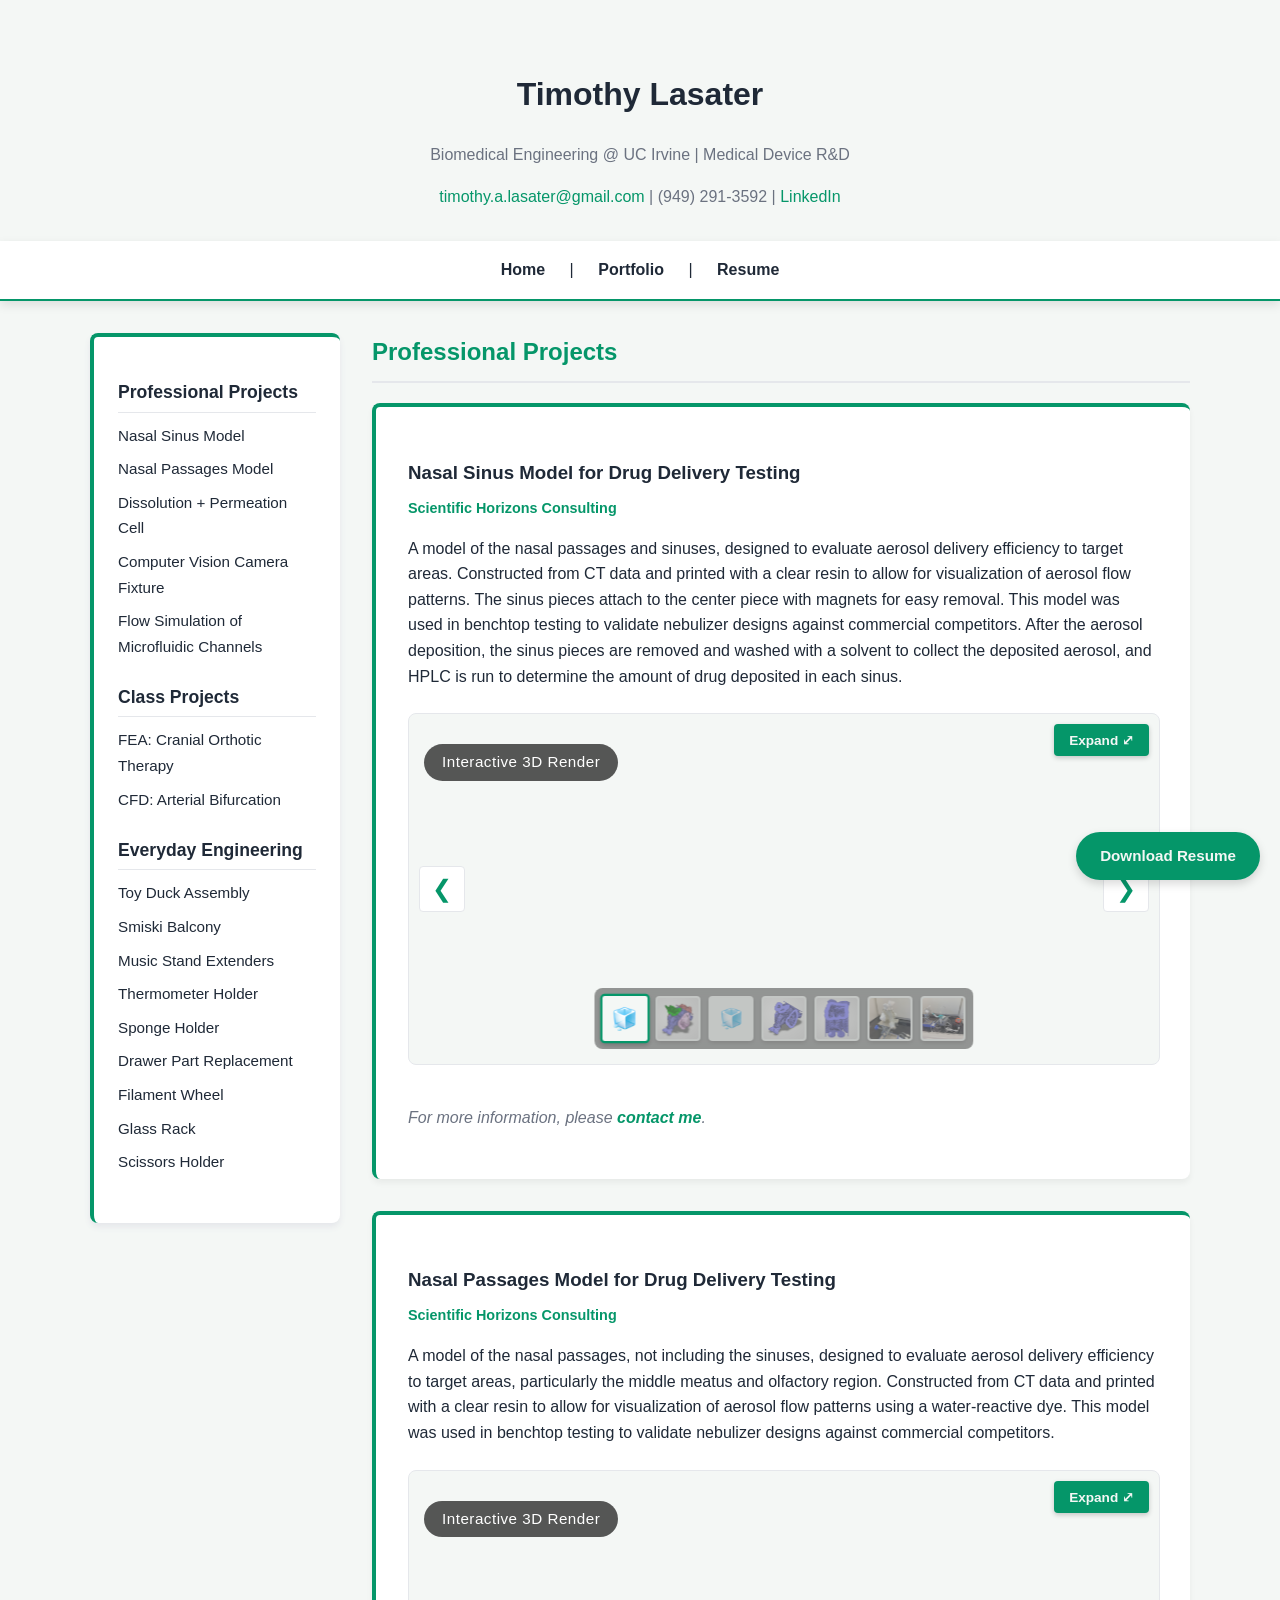
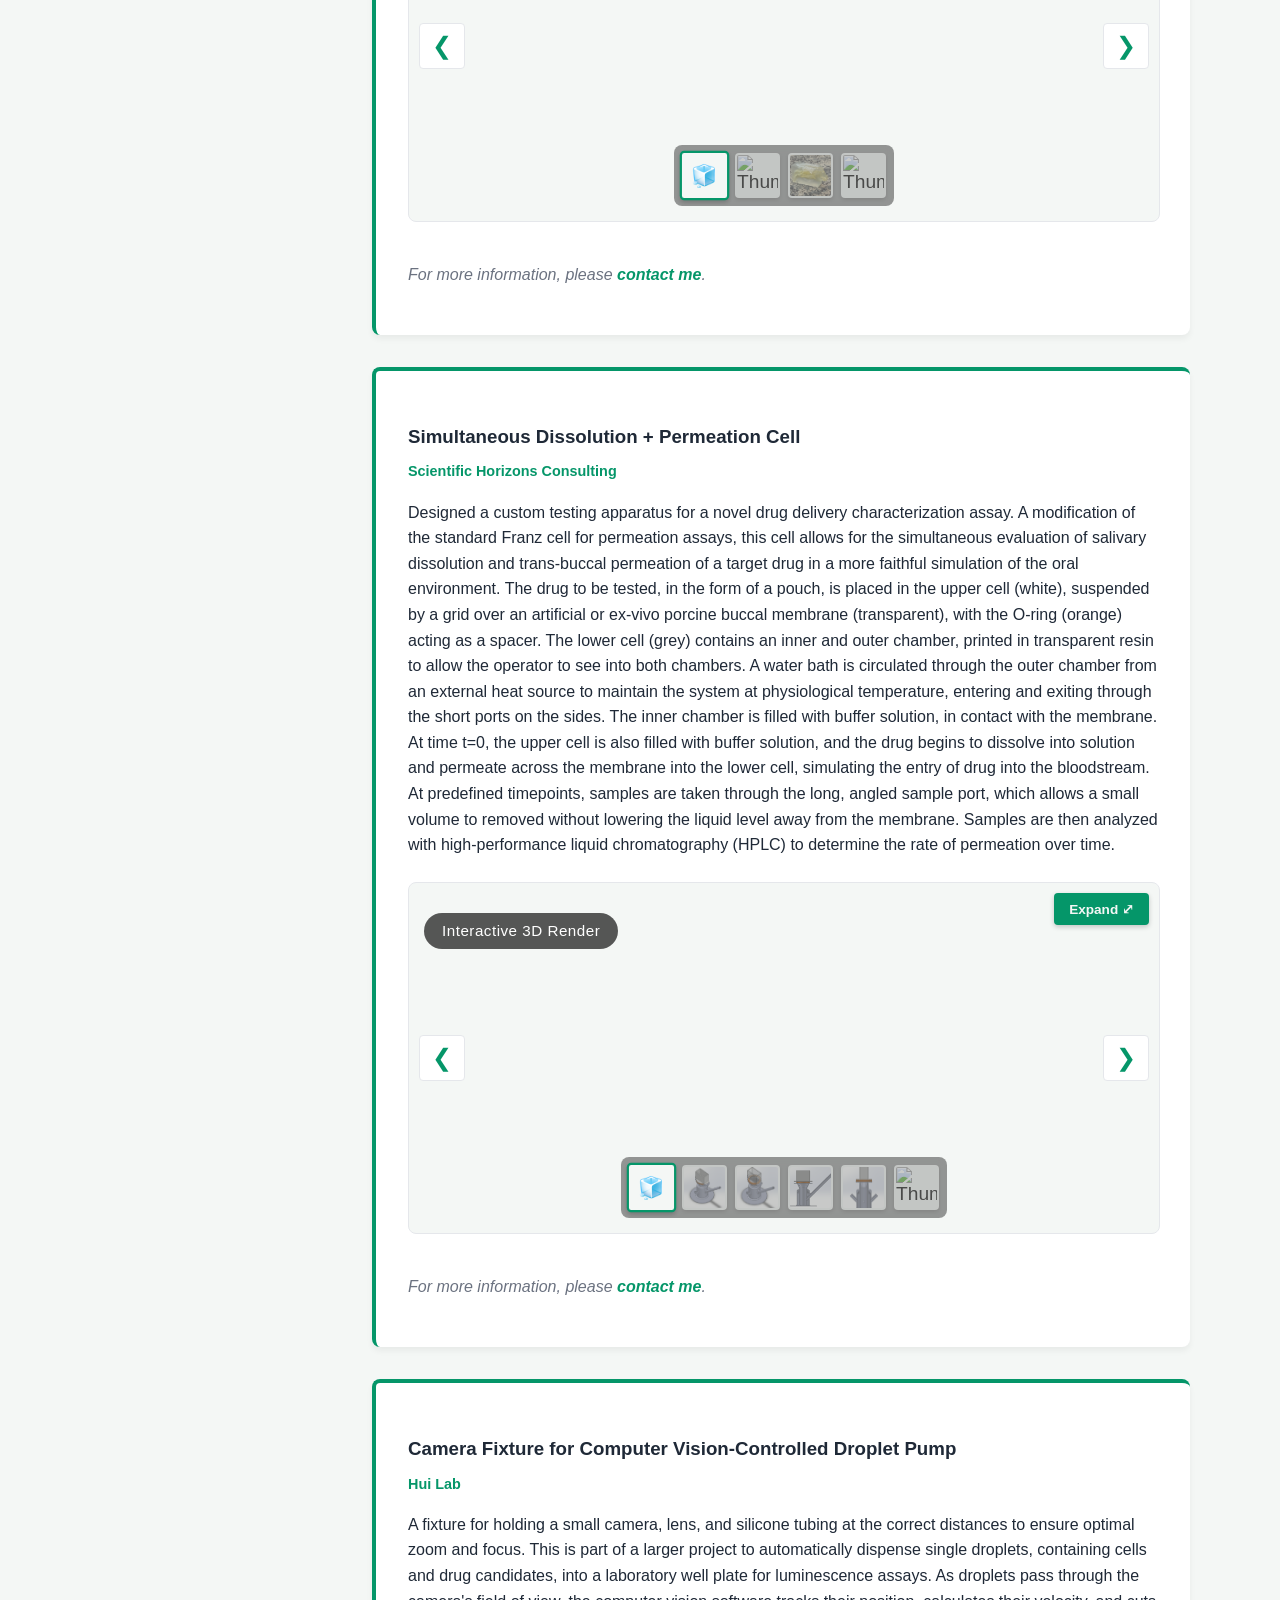
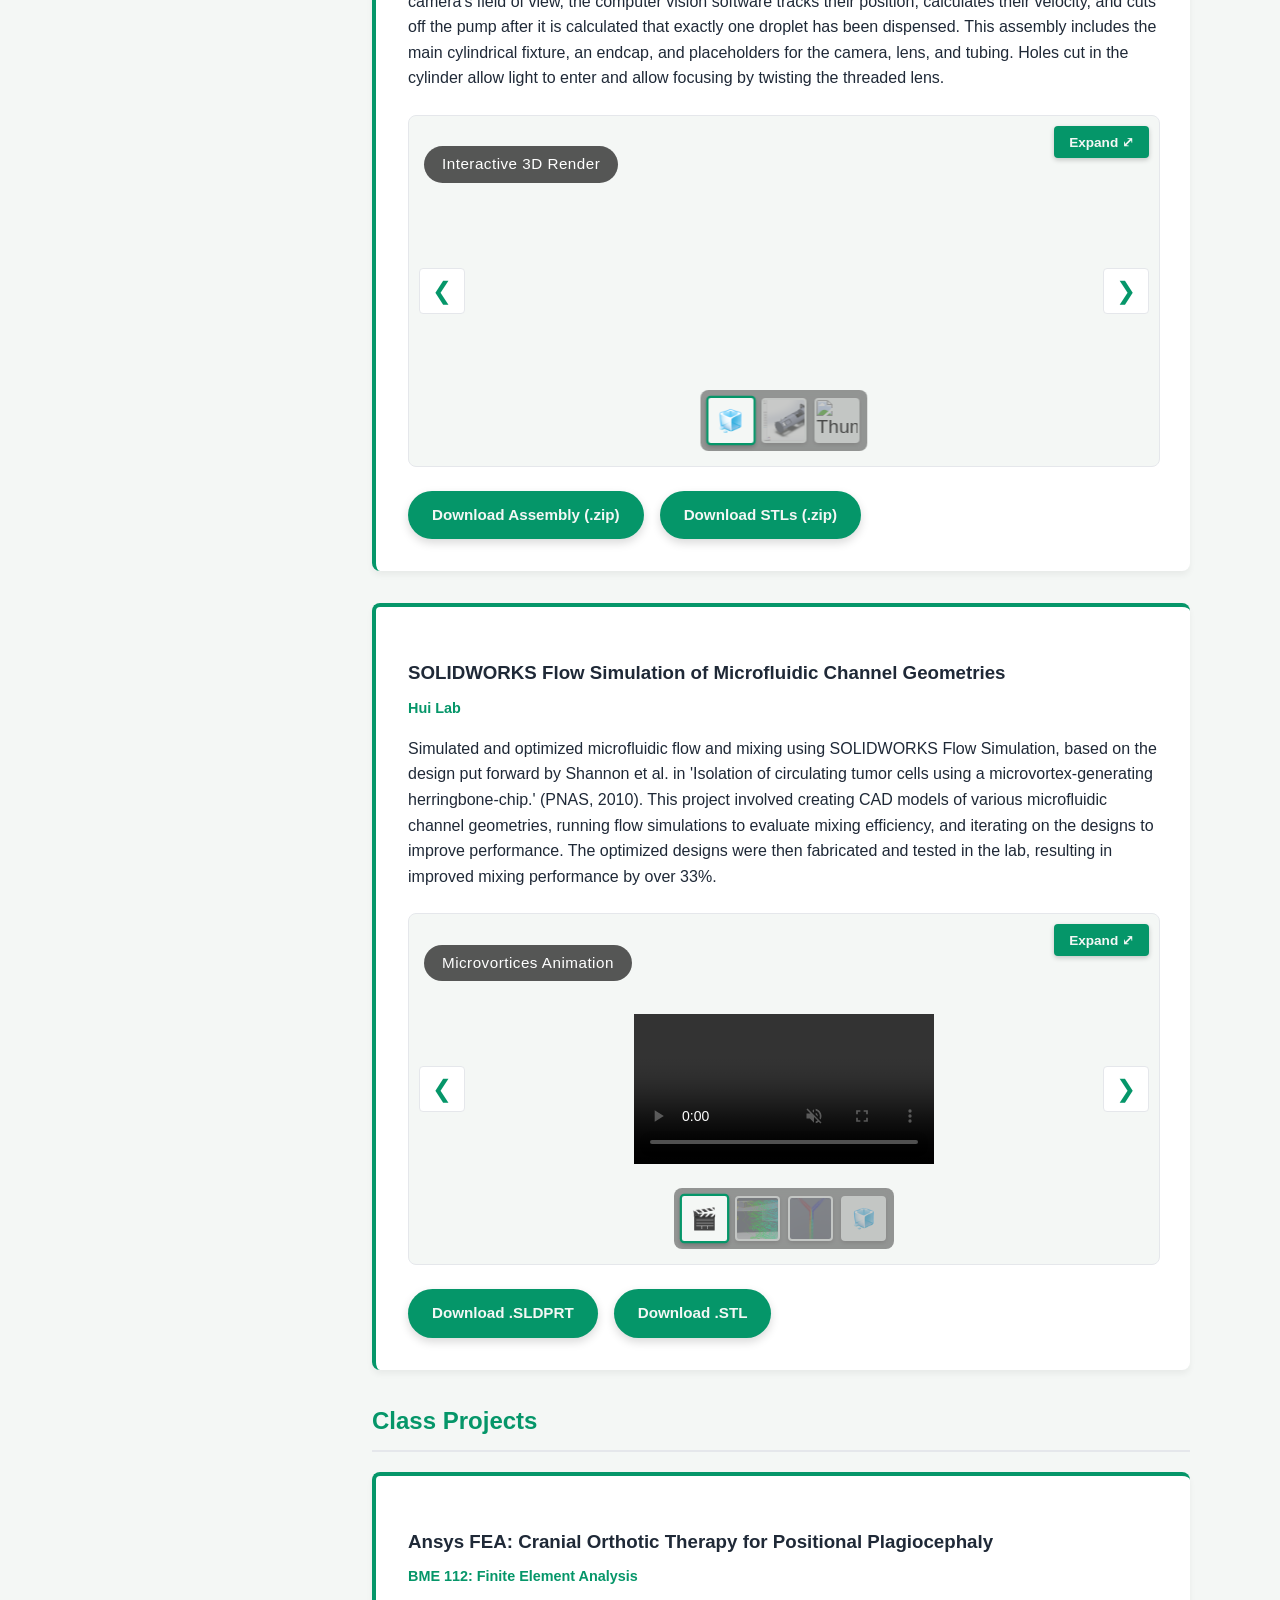
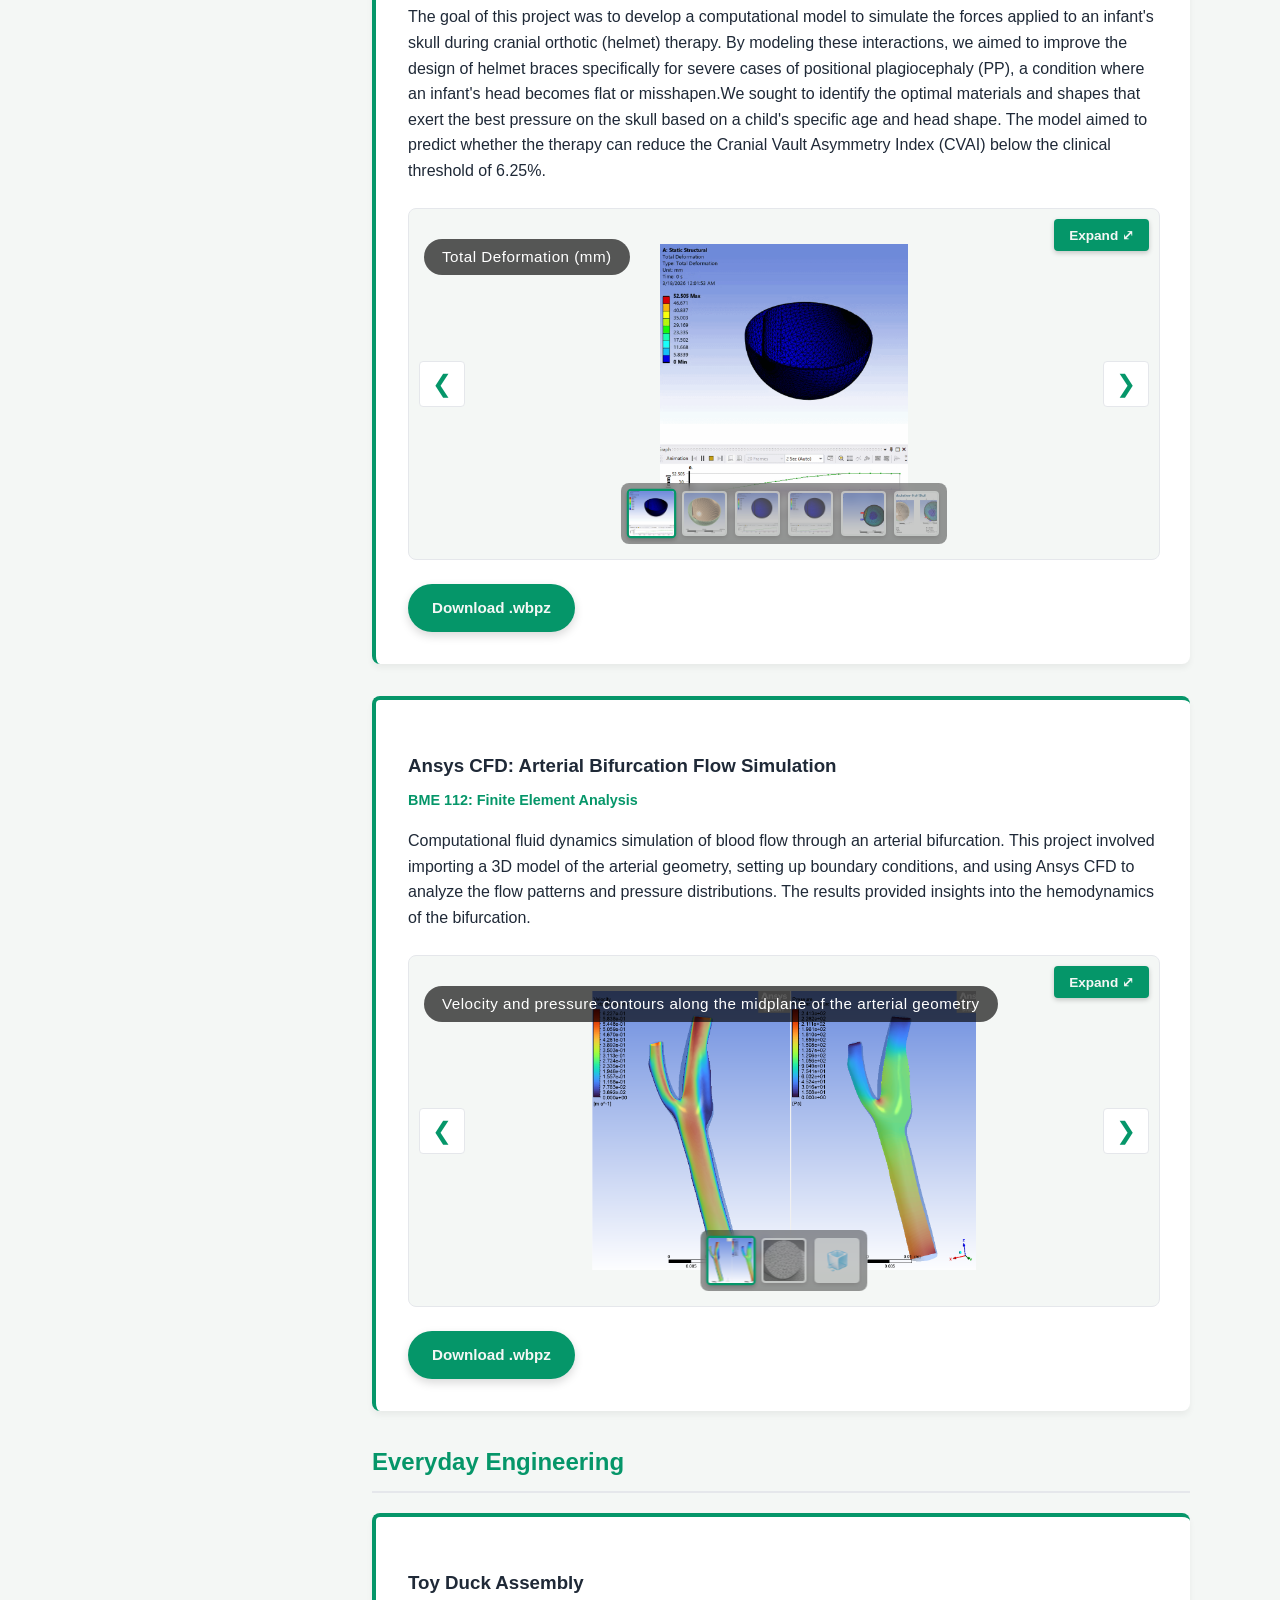
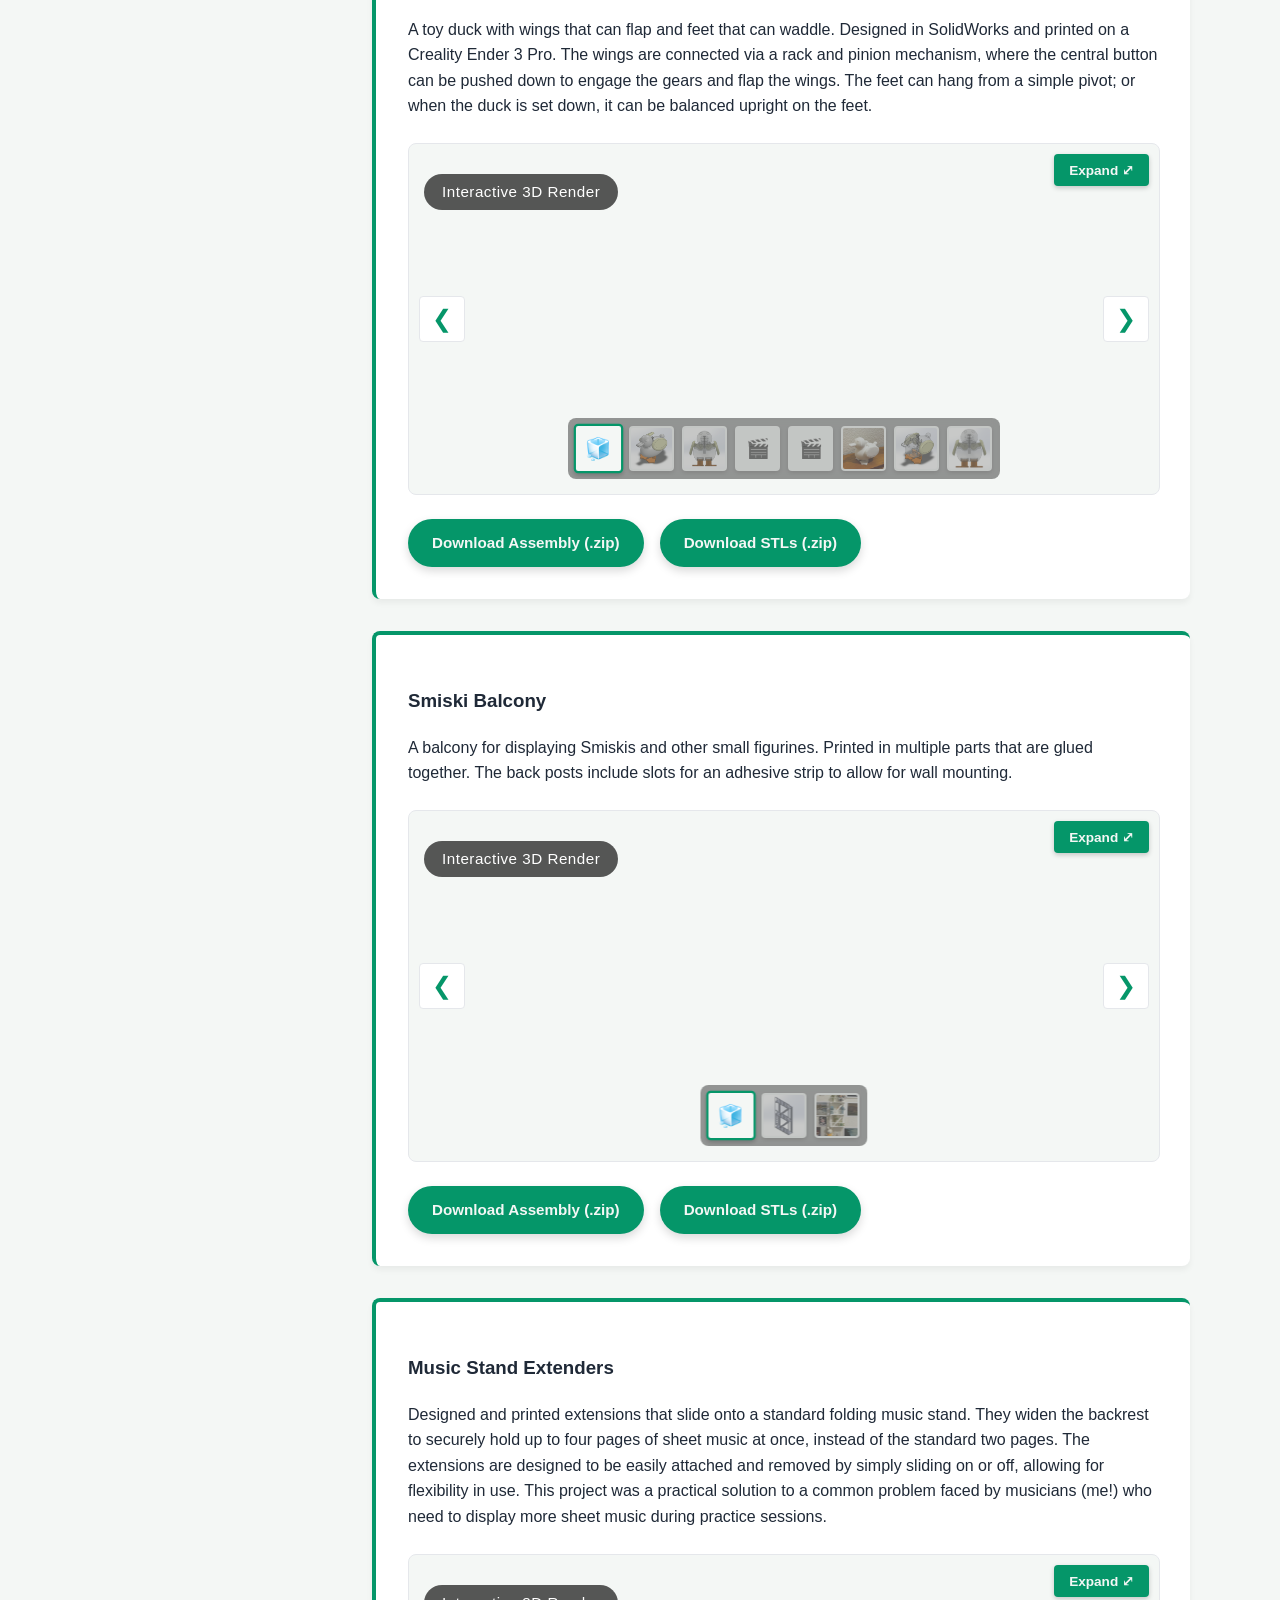
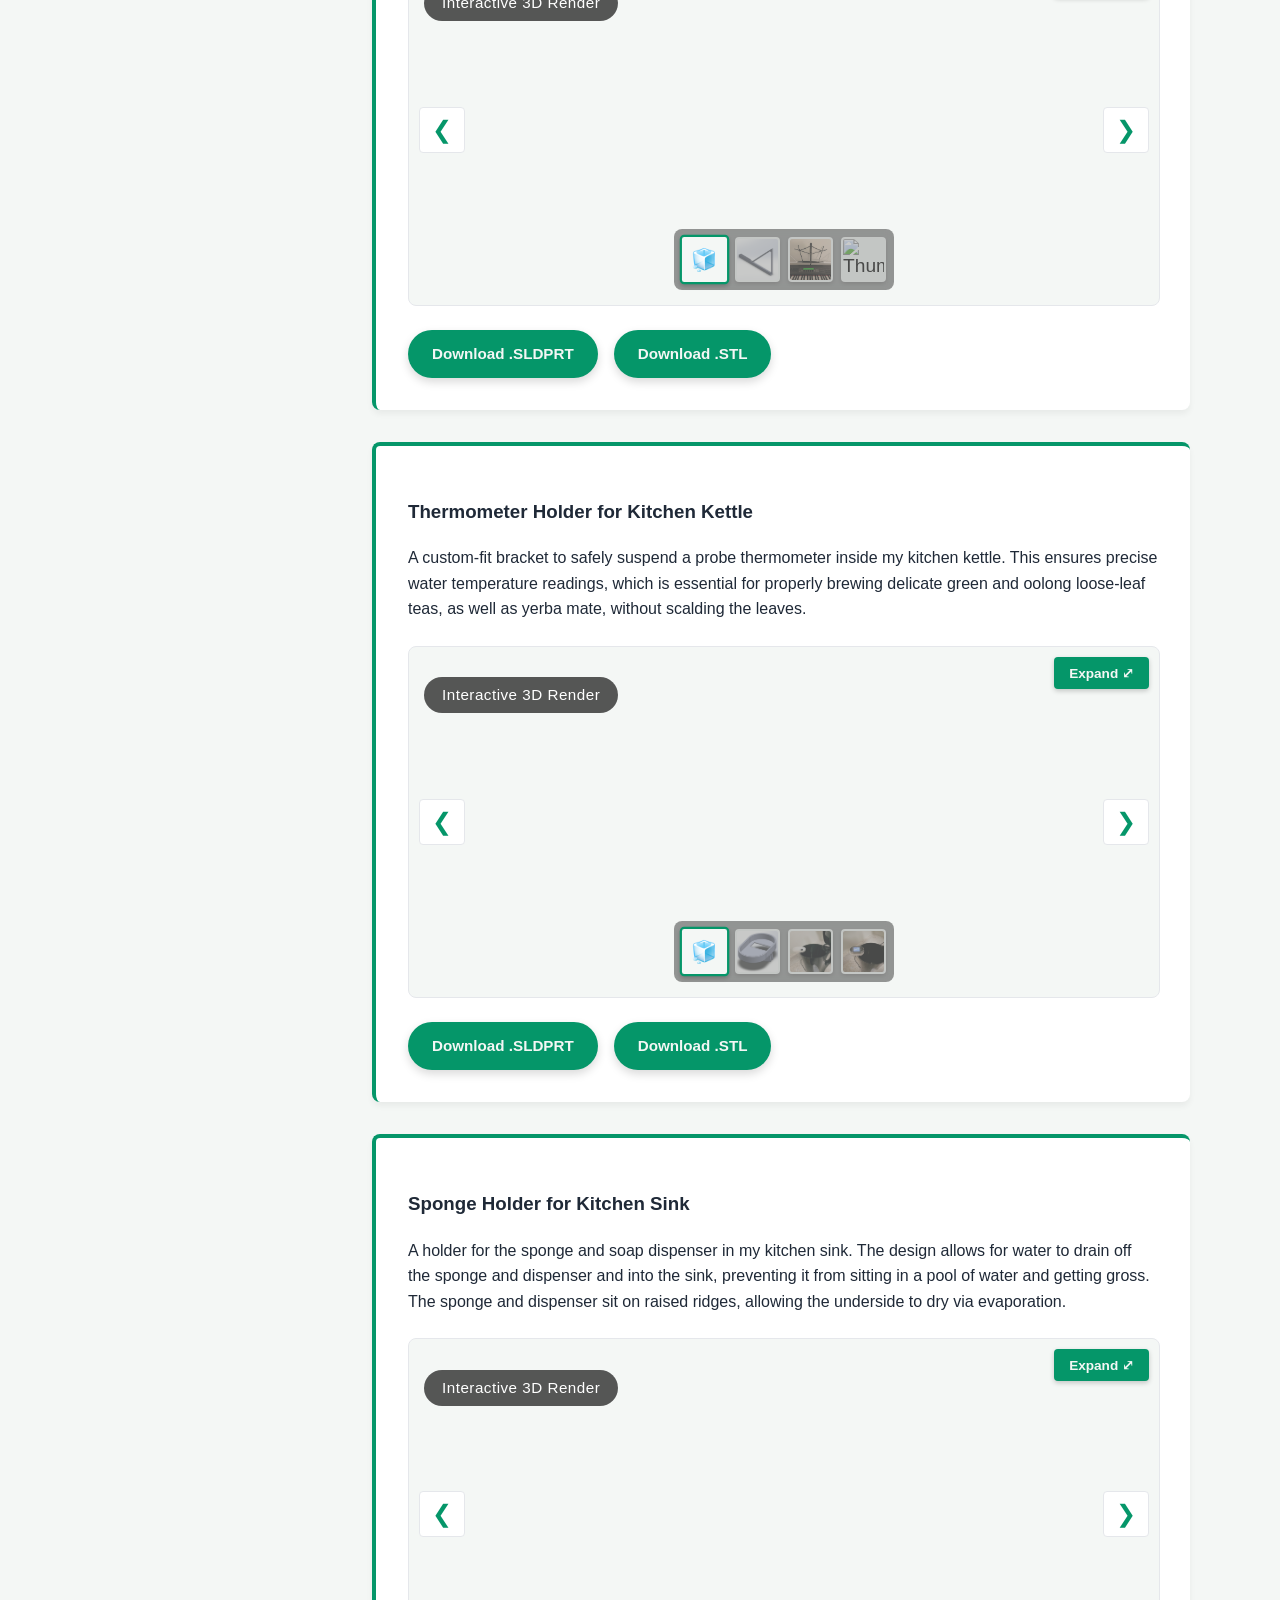
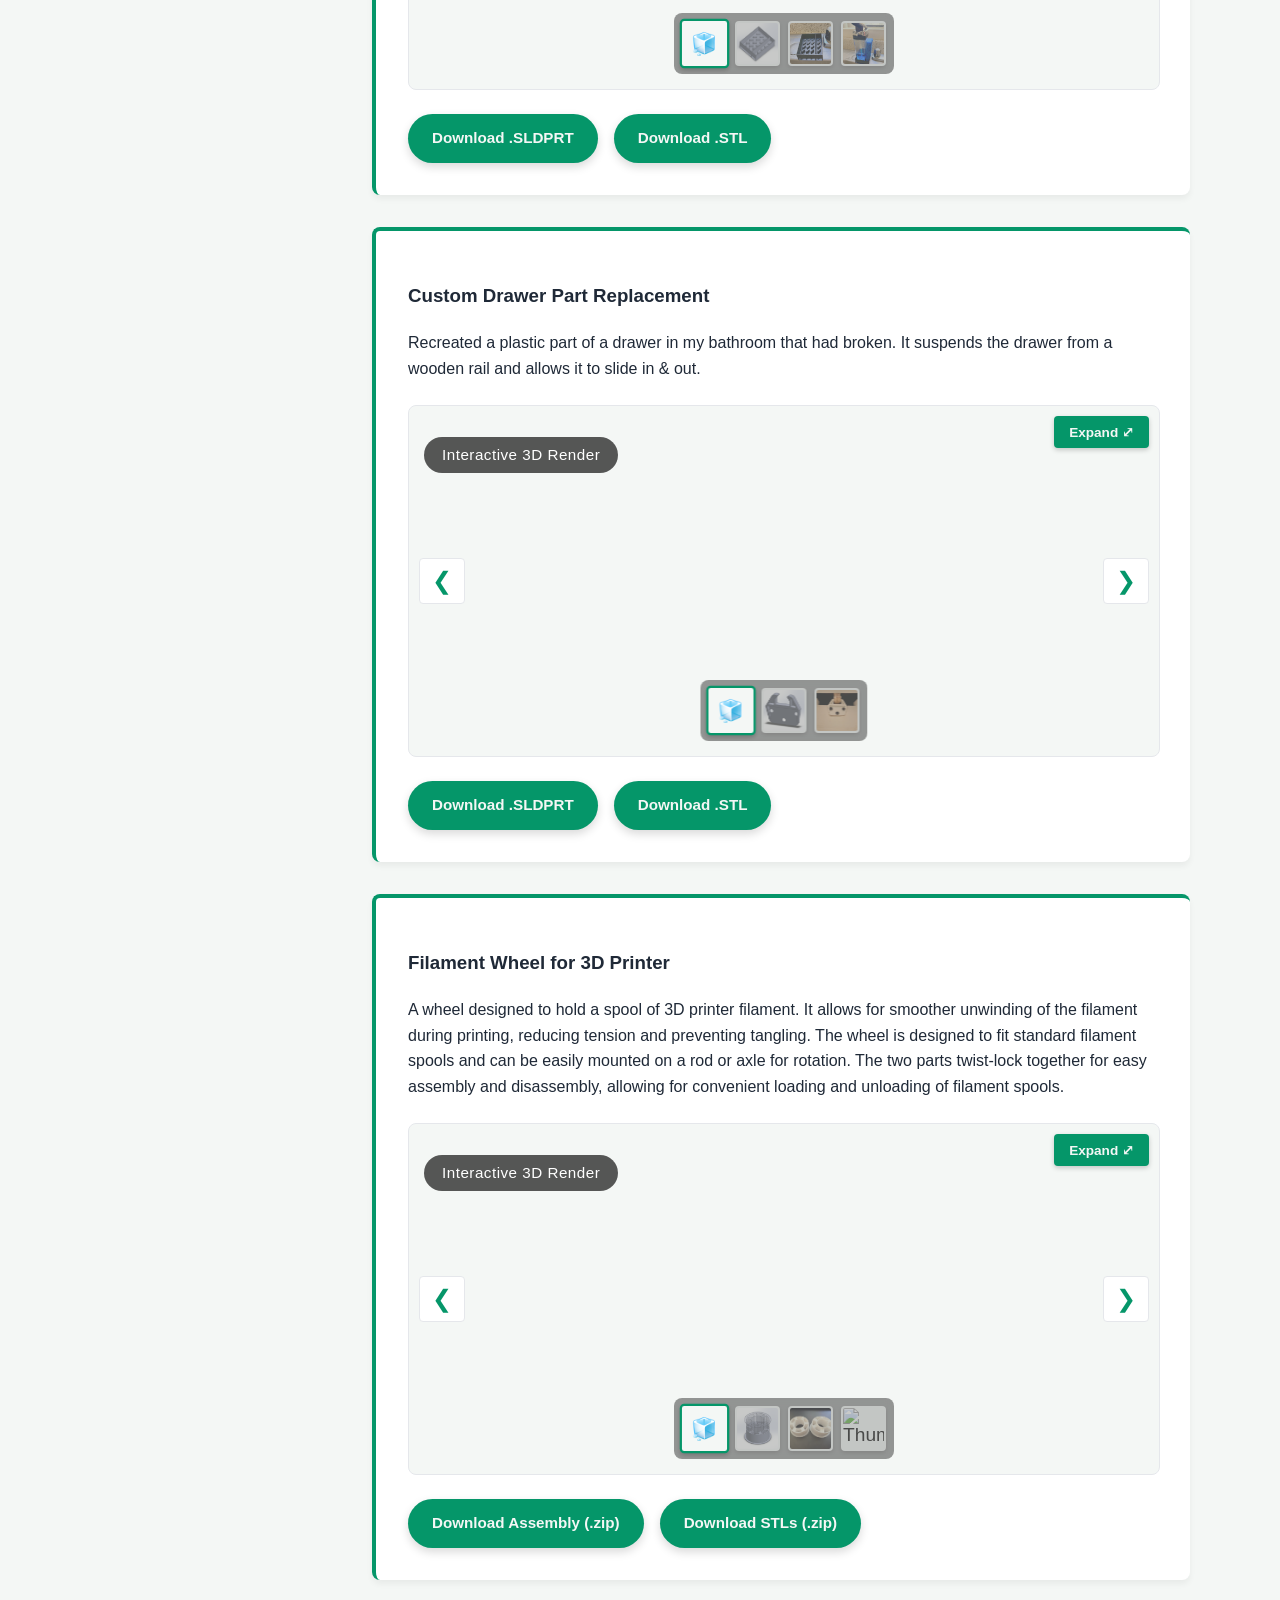
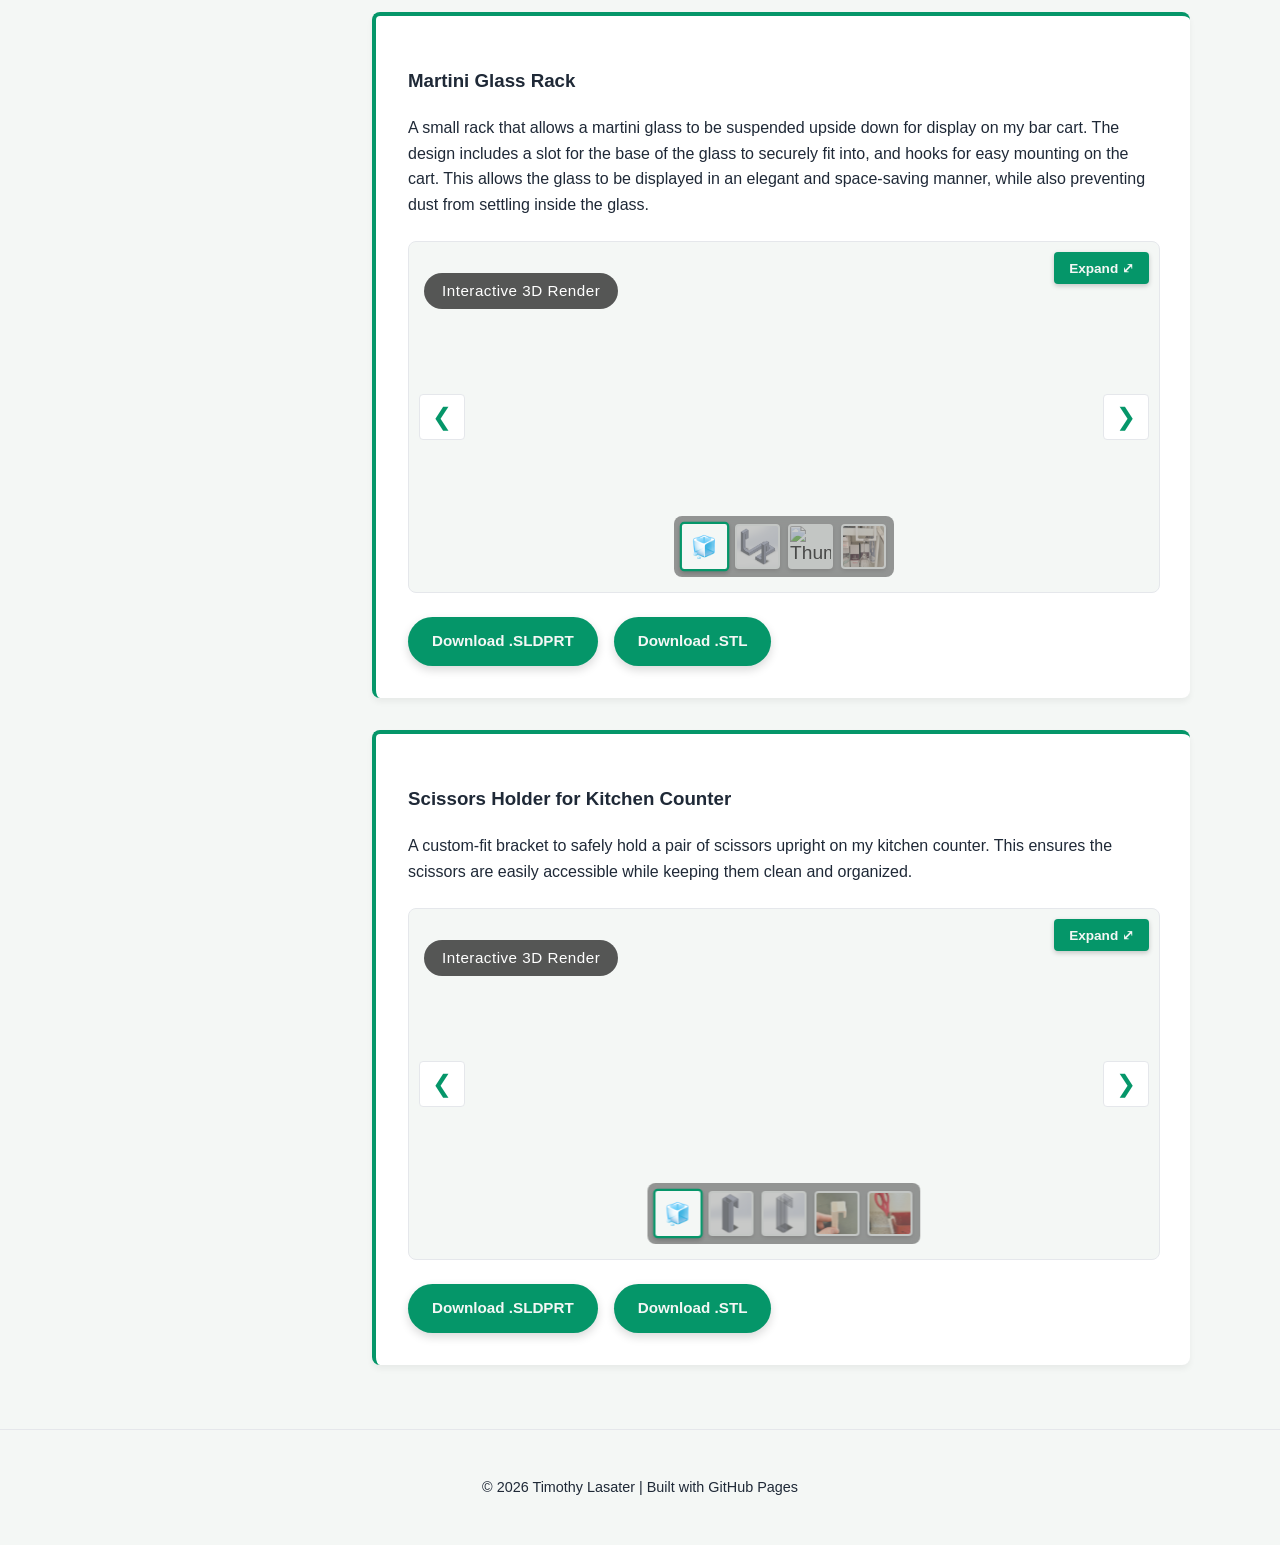
==== commit 8a1f1b77: "add contact button for SHC projects" ====
--- a/portfolio.html
+++ b/portfolio.html
@@ -5,6 +5,7 @@
     <meta name="viewport" content="width=device-width, initial-scale=1.0">
     <title>Portfolio | Timothy Lasater</title>
     <link rel="stylesheet" href="style.css">
+    <link rel="icon" type="image/png" href="assets/favicon.png">
     <script type="module" src="https://ajax.googleapis.com/ajax/libs/model-viewer/3.4.0/model-viewer.min.js"></script>
 </head>
 
@@ -67,8 +68,11 @@
                        // --- Handle Download Buttons Logic ---
                         let downloadsHTML = '';
                         
-                        // Check if downloads exist in the JSON to avoid errors
-                        if (project.downloads) {
+                        if (project.contactOnly) {
+                            // Proprietary projects get a subtle italicized note and link
+                            downloadsHTML = `<p style="margin-top: 1rem; color: var(--muted-text);"><em>For more information, please <a href="mailto:timothy.a.lasater@gmail.com" target="_blank" rel="noopener noreferrer" class="company-link">contact me</a>.</em></p>`;
+                            
+                        } else if (project.downloads) {
                             if (project.type === 'ansys') {
                                 // Ansys projects get a single .wbpz button
                                 downloadsHTML = `<a href="${project.downloads.wbpz}" class="btn-download" download>Download .wbpz</a>`;
--- a/style.css
+++ b/style.css
@@ -205,7 +205,7 @@
 /* --- Parallax Hero Section --- */
 .parallax-hero {
     /* The linear-gradient adds a 50% dark tint over your image so the text pops */
-    background-image: linear-gradient(rgba(0, 0, 0, 0.5), rgba(0, 0, 0, 0.5)), url('assets/sinus-setup.JPG');
+    background-image: linear-gradient(rgba(0, 0, 0, 0.5), rgba(0, 0, 0, 0.5)), url('assets/sinus-setup.jpg');
     
     /* The magic property that keeps the image fixed while scrolling */
     background-attachment: fixed;
@@ -933,4 +933,4 @@
 
 .toc-section-link:hover {
     color: var(--accent-color);
-}+}
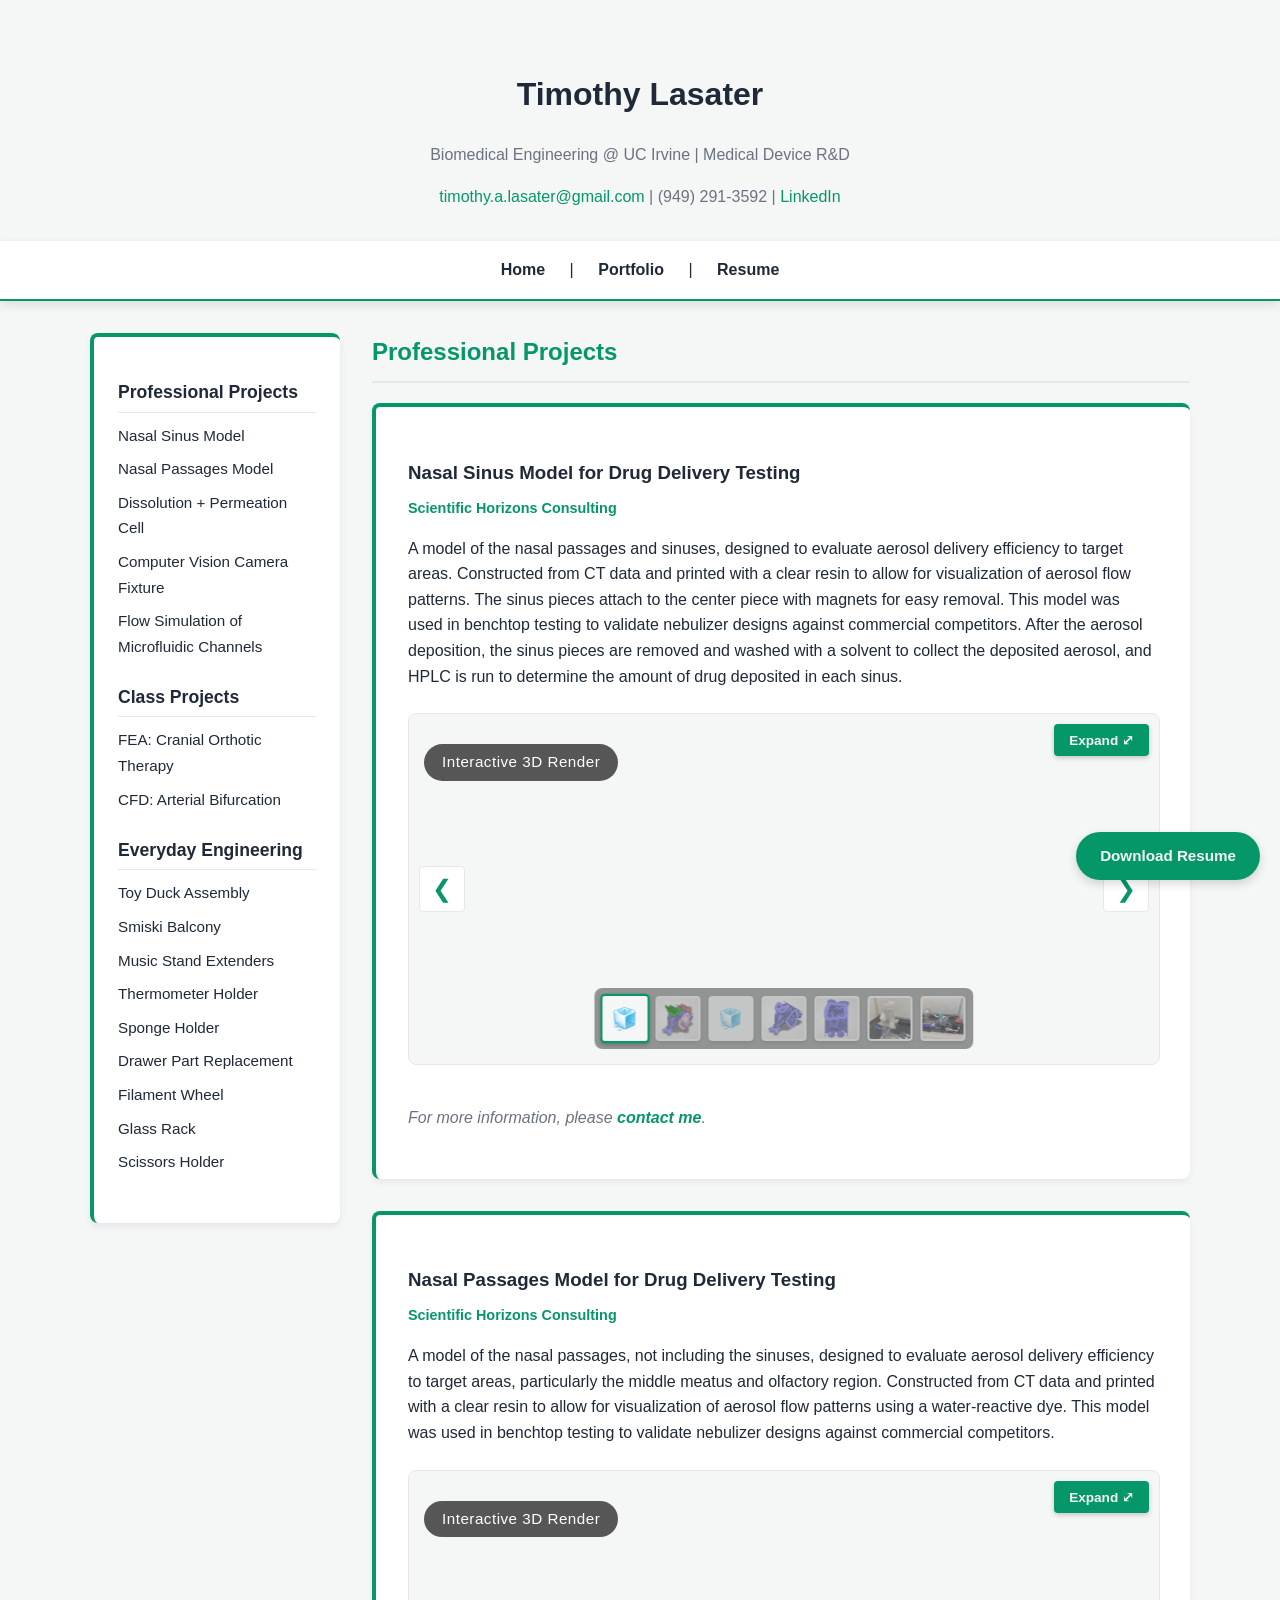
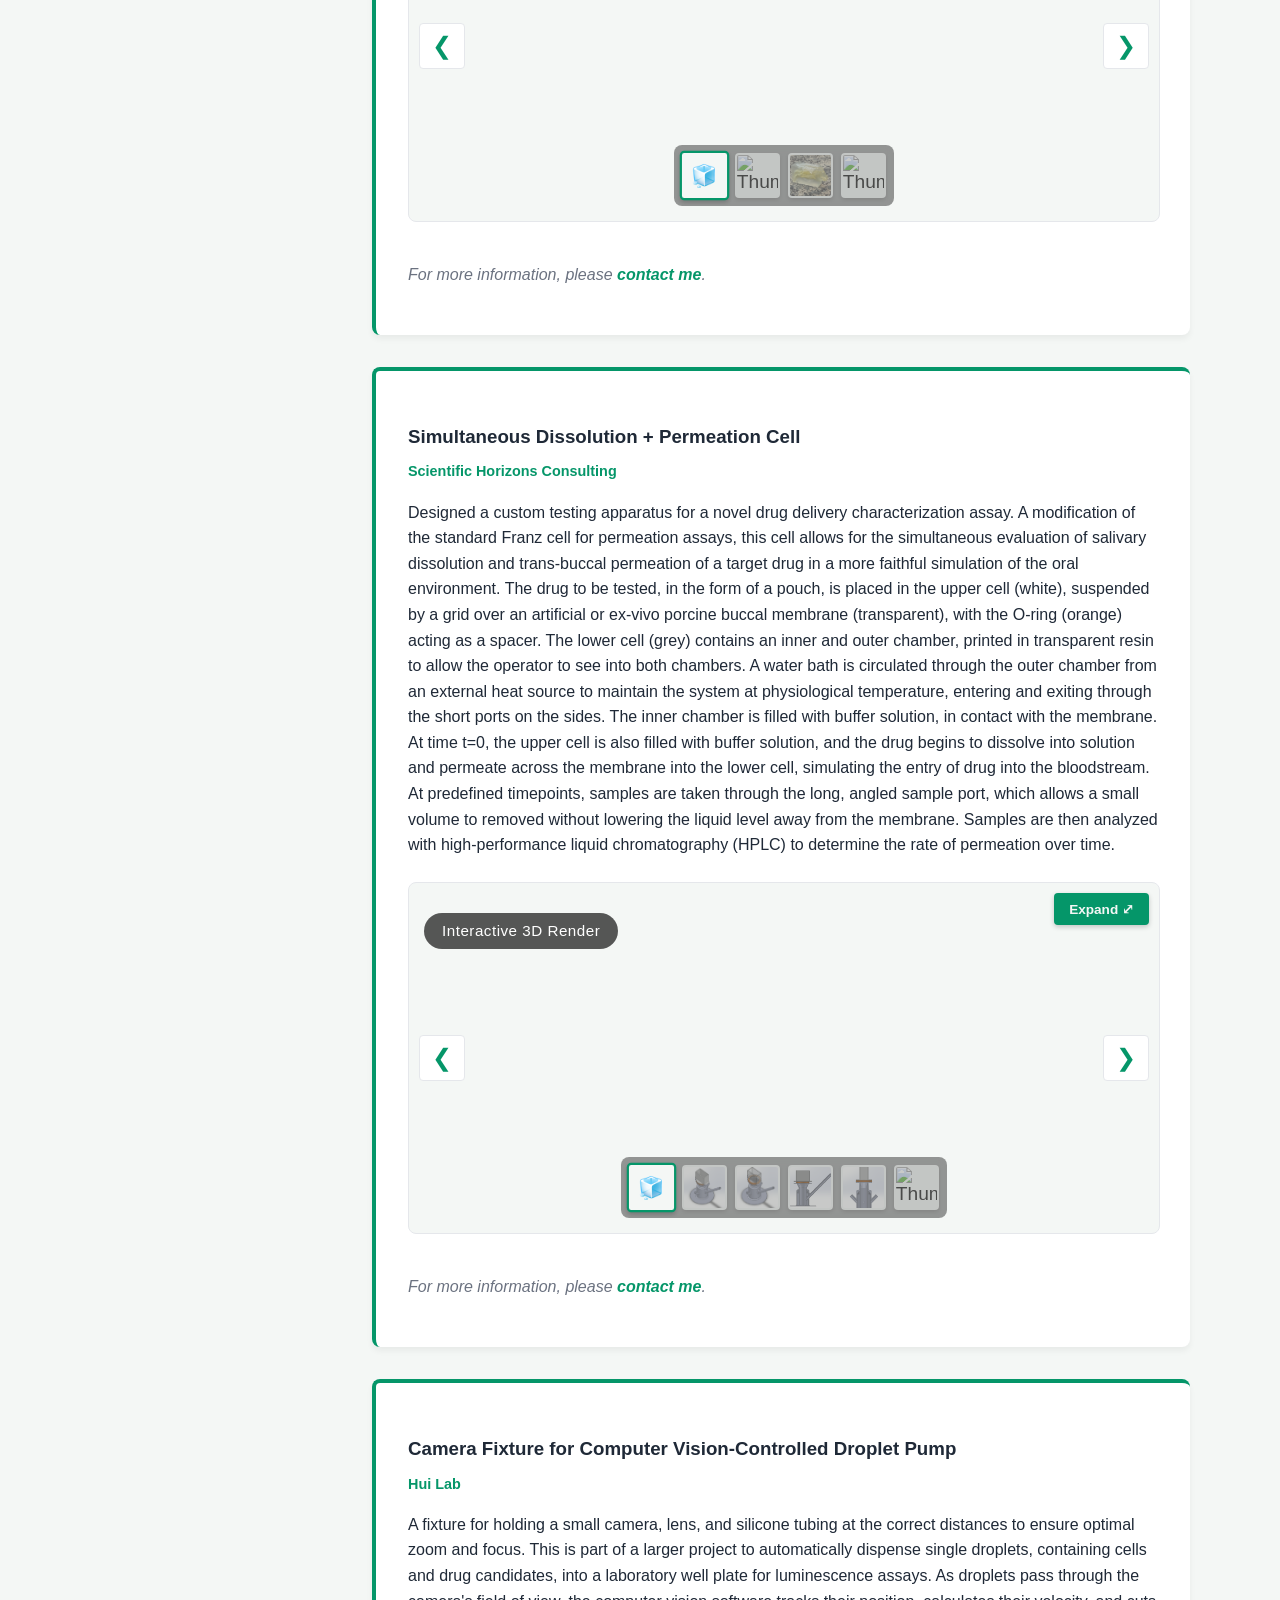
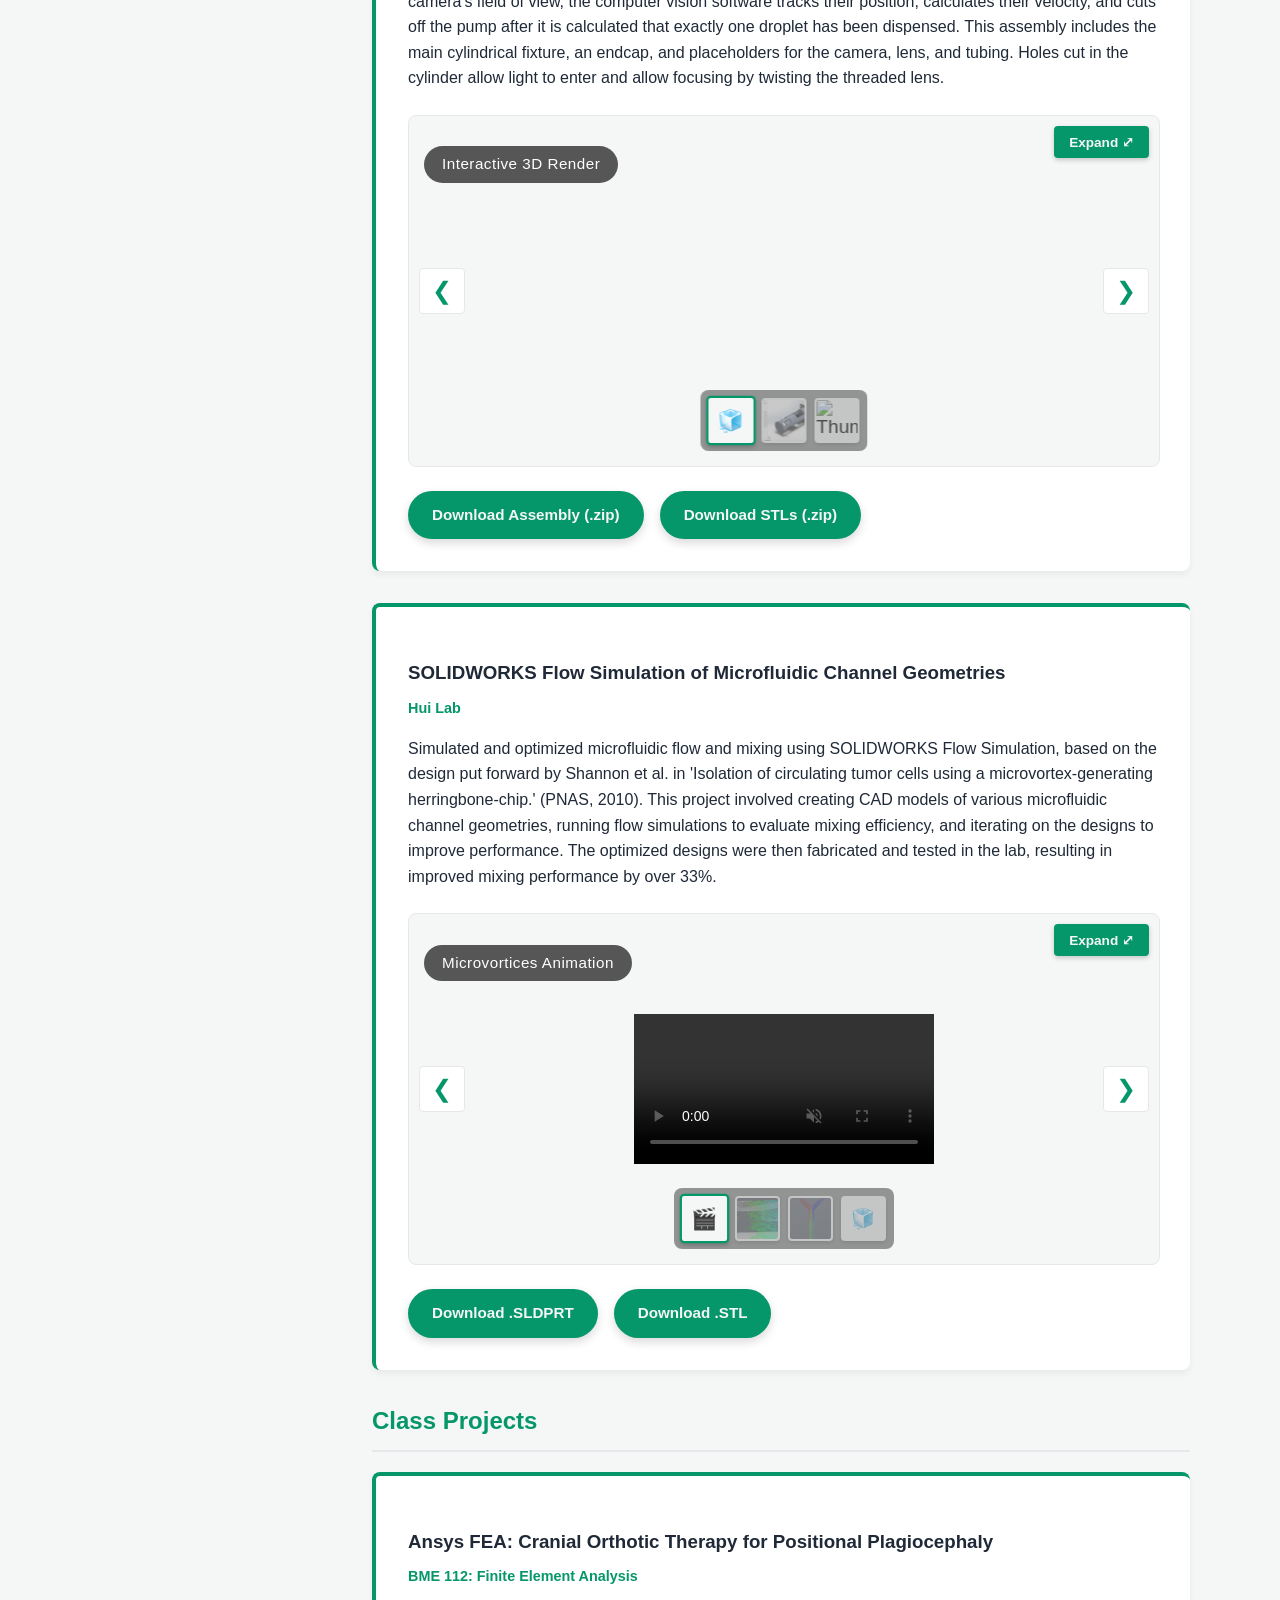
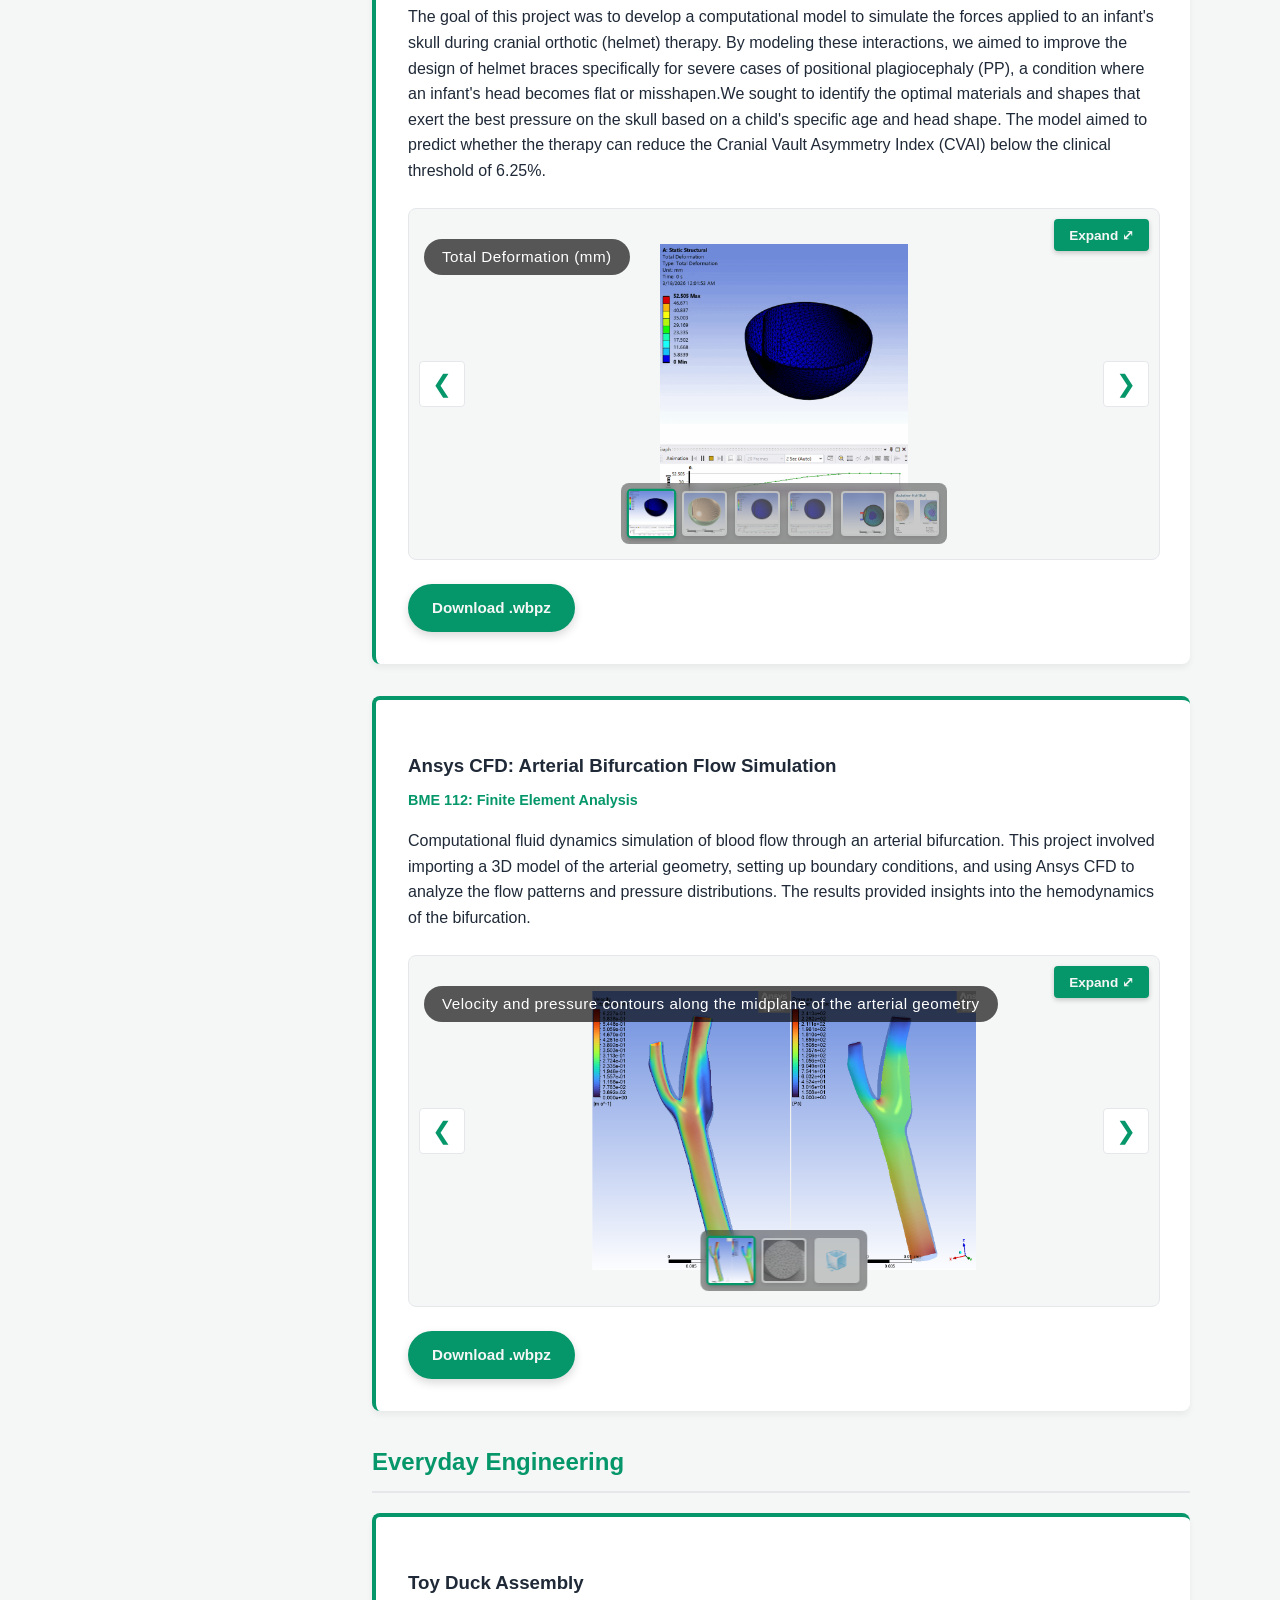
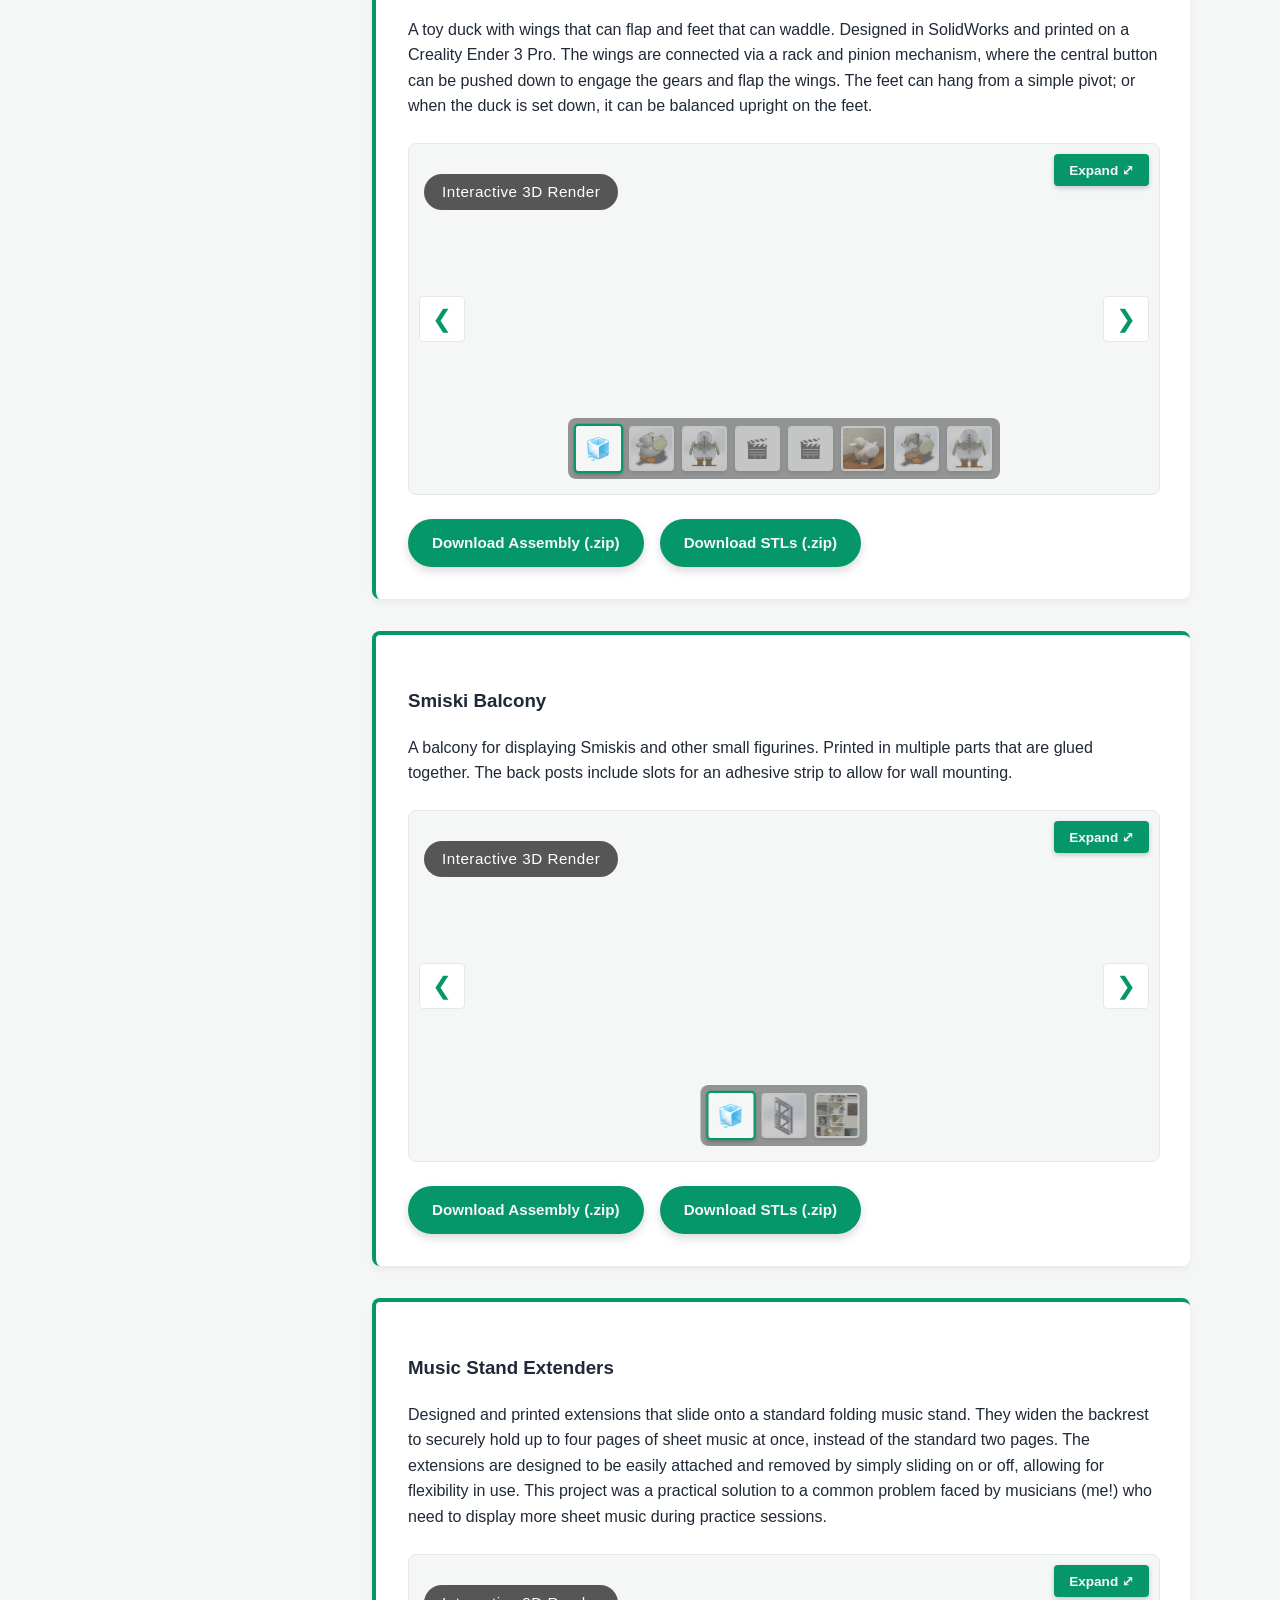
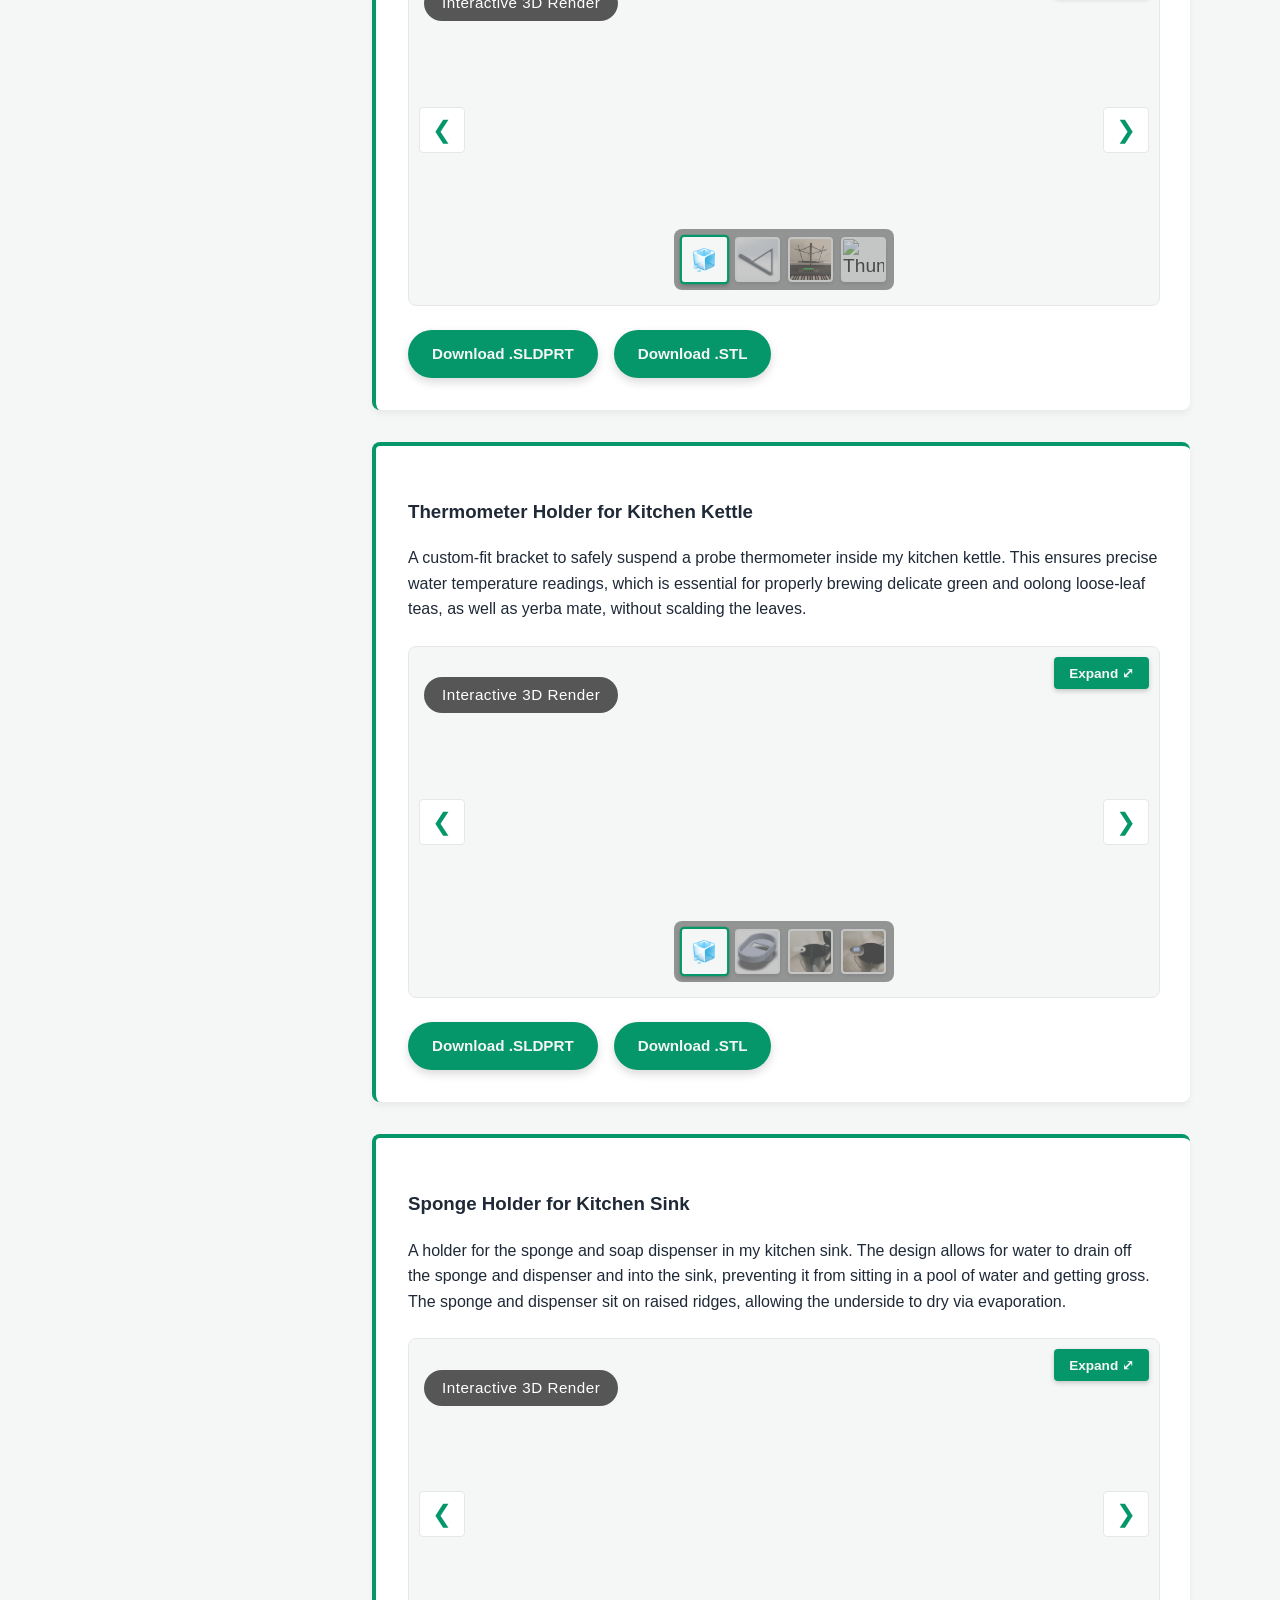
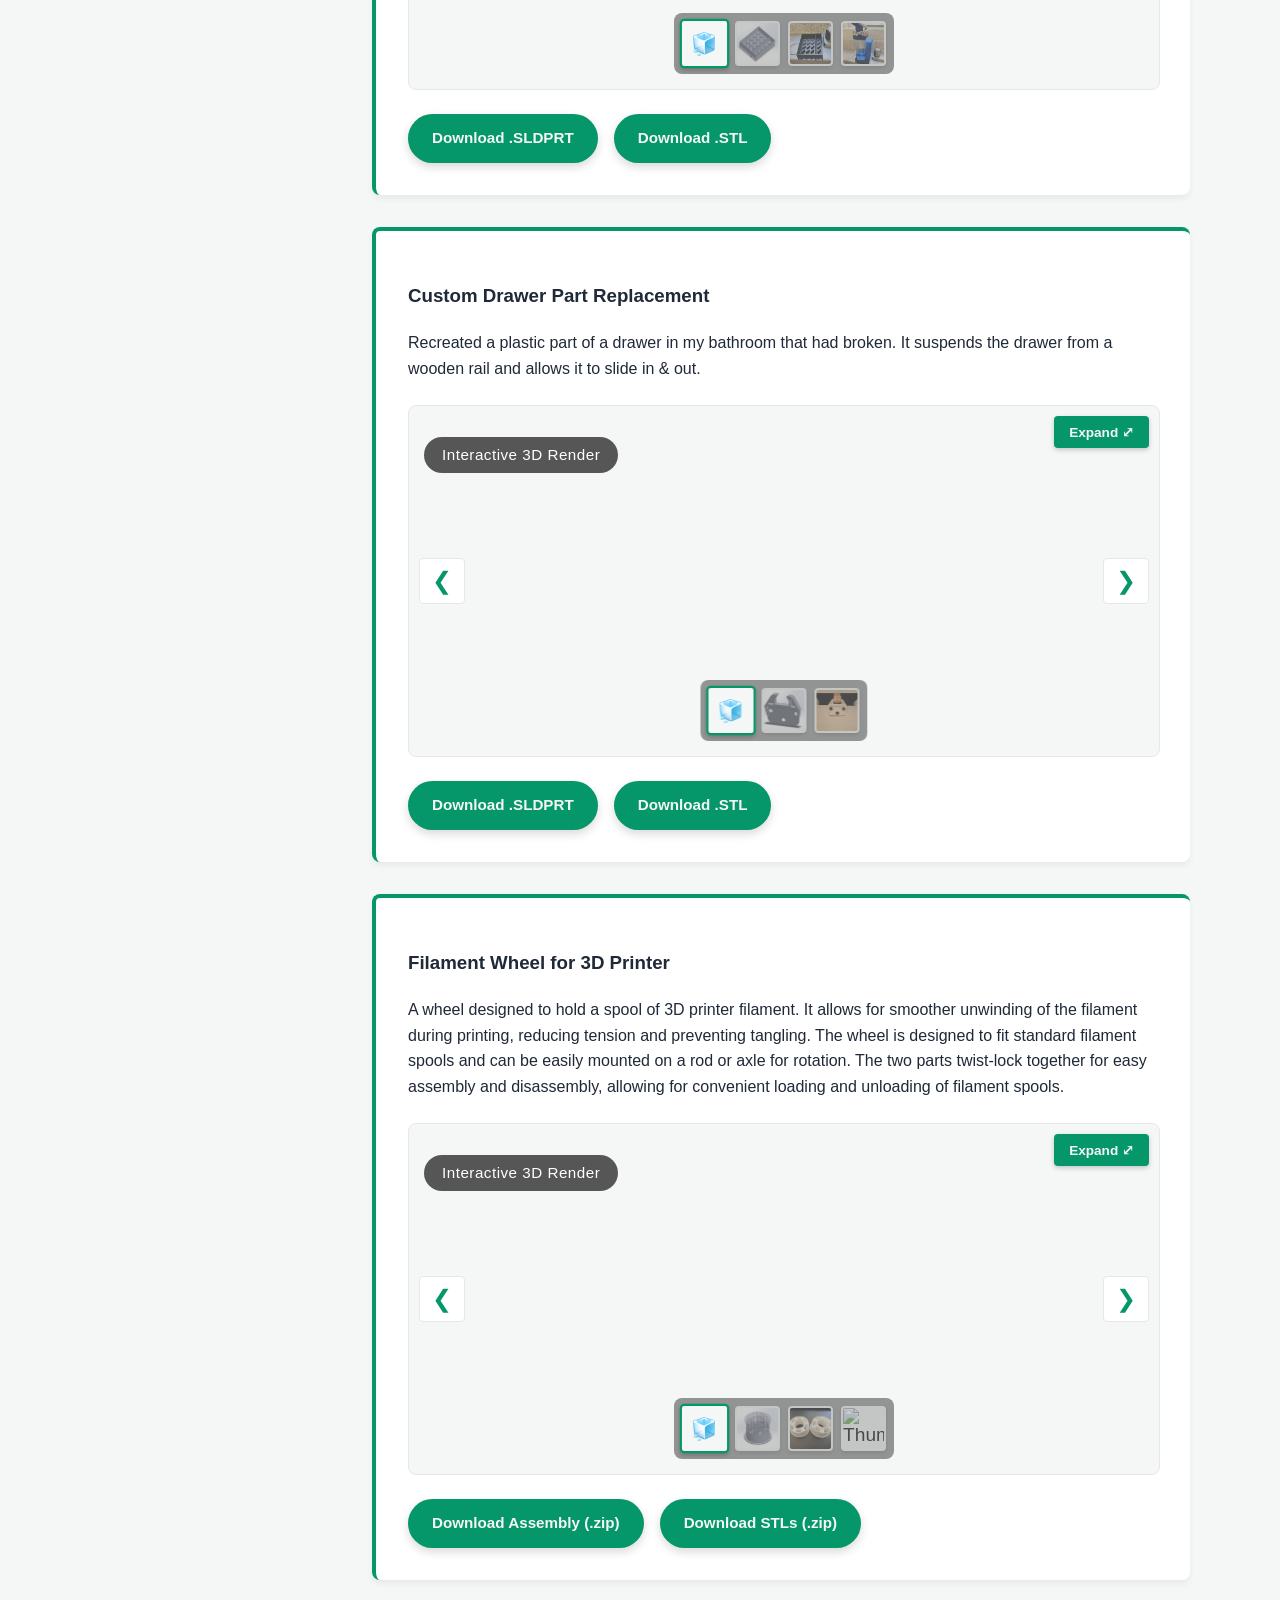
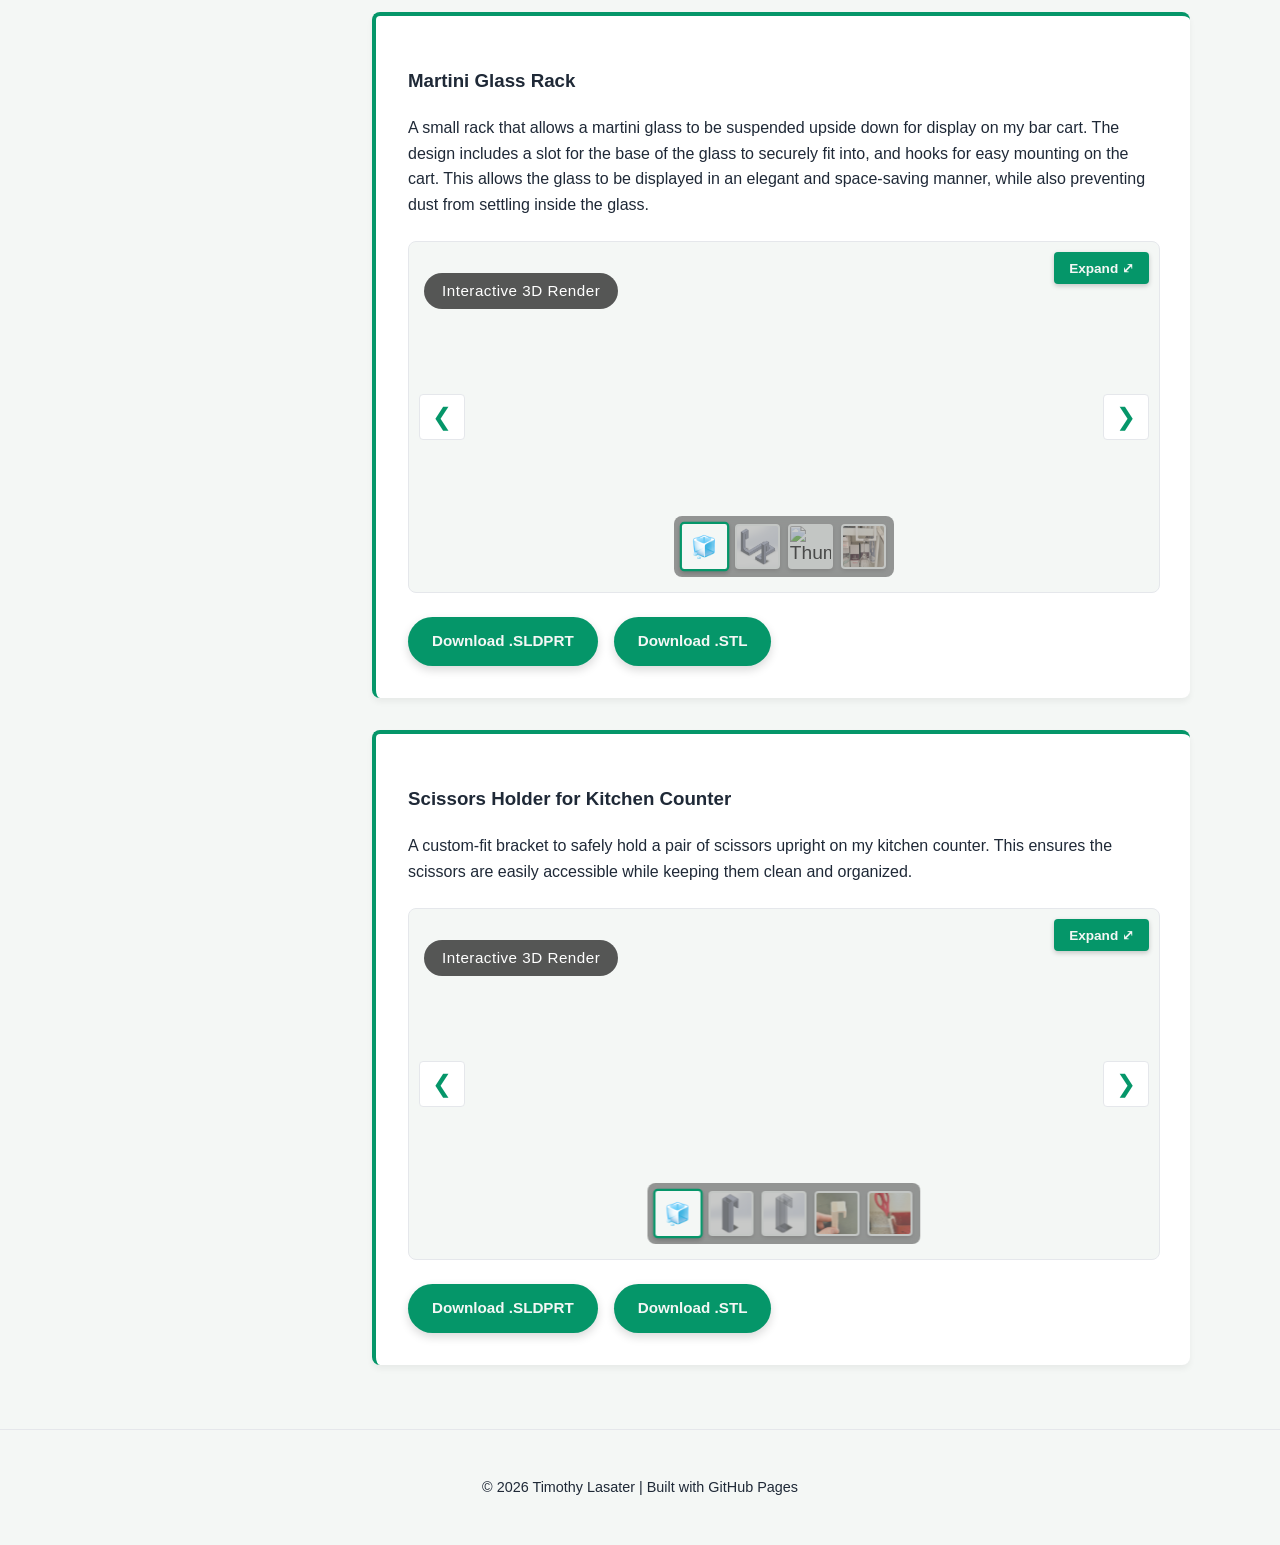
==== commit 39e7ca06: "add SEO to heads" ====
--- a/portfolio.html
+++ b/portfolio.html
@@ -4,6 +4,13 @@
     <meta charset="UTF-8">
     <meta name="viewport" content="width=device-width, initial-scale=1.0">
     <title>Portfolio | Timothy Lasater</title>
+    <meta name="description" content="Portfolio of Timothy Lasater, a Biomedical Engineering student at UC Irvine specializing in Micro/Nano-scale Engineering and Medical Device R&D.">
+    <meta name="author" content="Timothy Lasater">
+    <meta name="keywords" content="Timothy Lasater, Biomedical Engineer, UC Irvine, Medical Device R&D, SolidWorks">
+    <meta property="og:title" content="Timothy Lasater | Biomedical Engineer">
+    <meta property="og:description" content="Portfolio and projects focusing on rapid prototyping, fluid dynamics, and drug delivery.">
+    <meta property="og:url" content="https://timothylasater.com">
+    <meta property="og:type" content="website">
     <link rel="stylesheet" href="style.css">
     <link rel="icon" type="image/png" href="assets/favicon.png">
     <script type="module" src="https://ajax.googleapis.com/ajax/libs/model-viewer/3.4.0/model-viewer.min.js"></script>
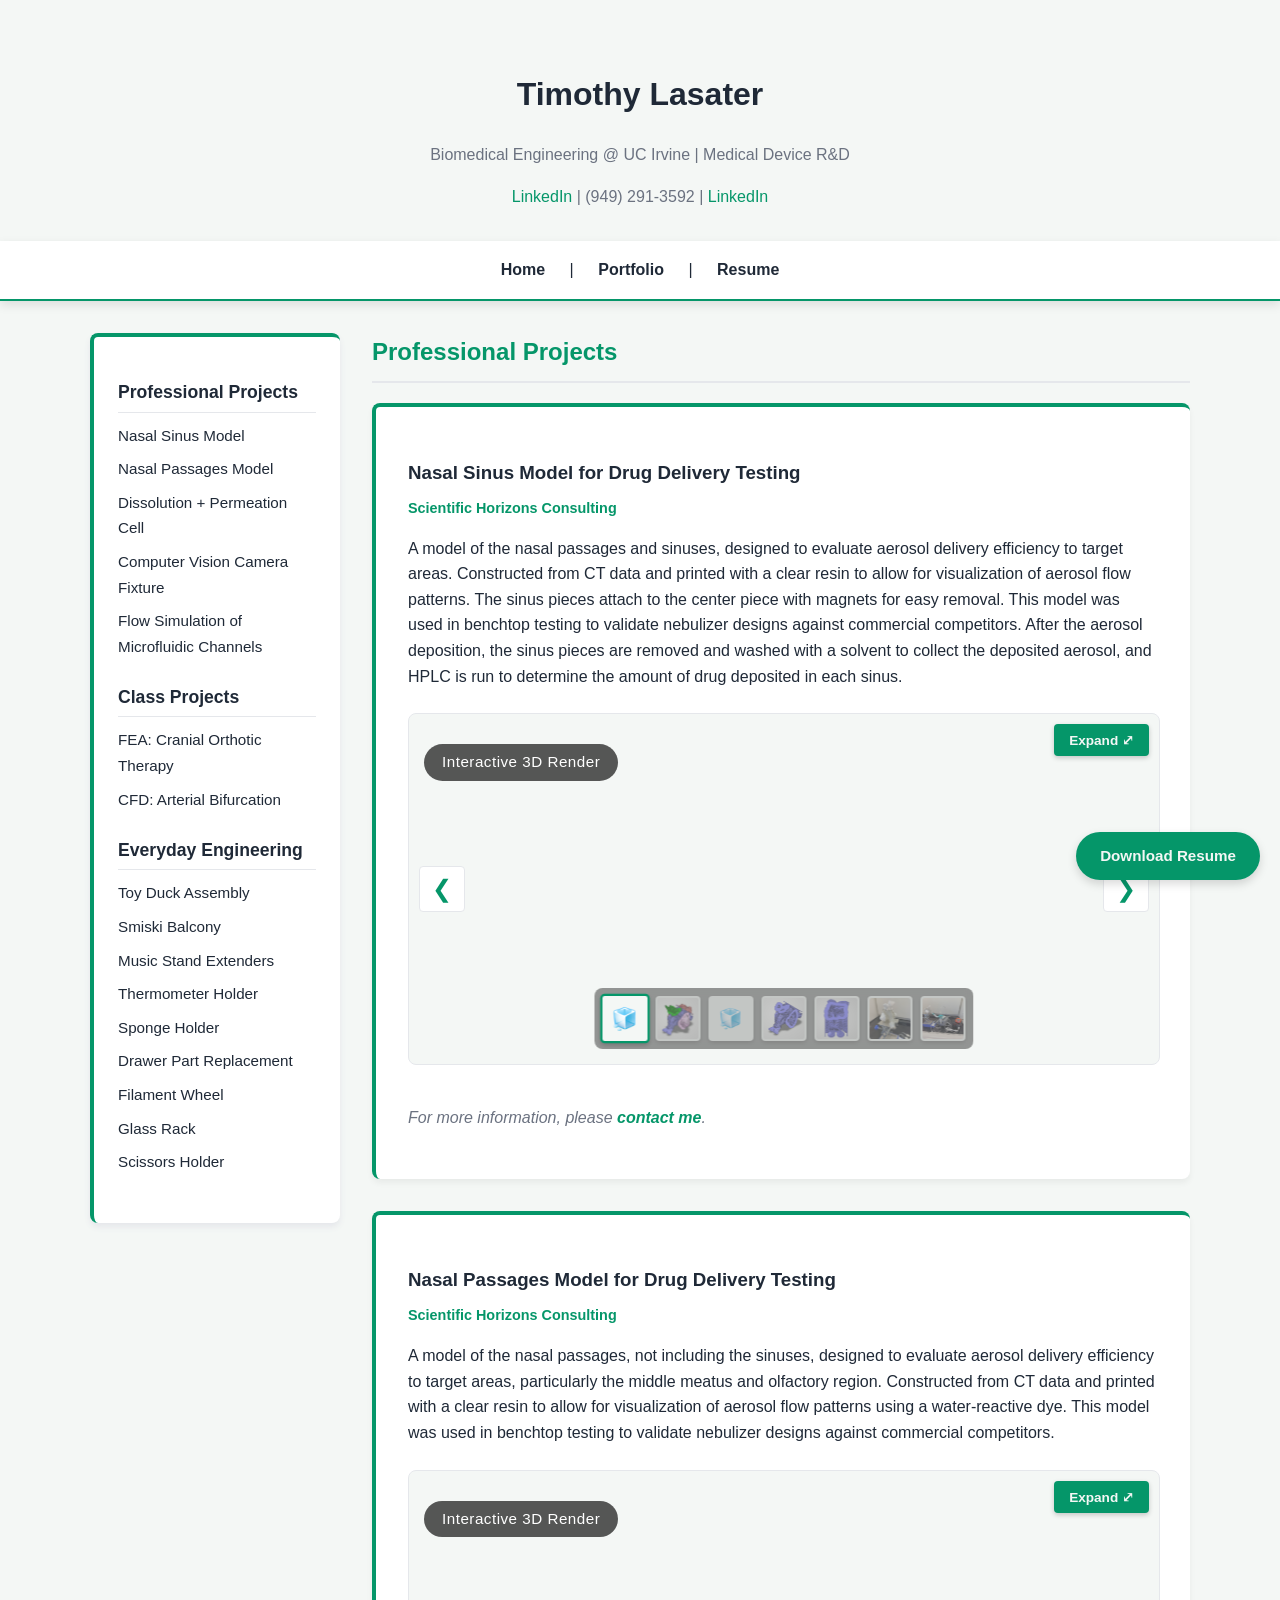
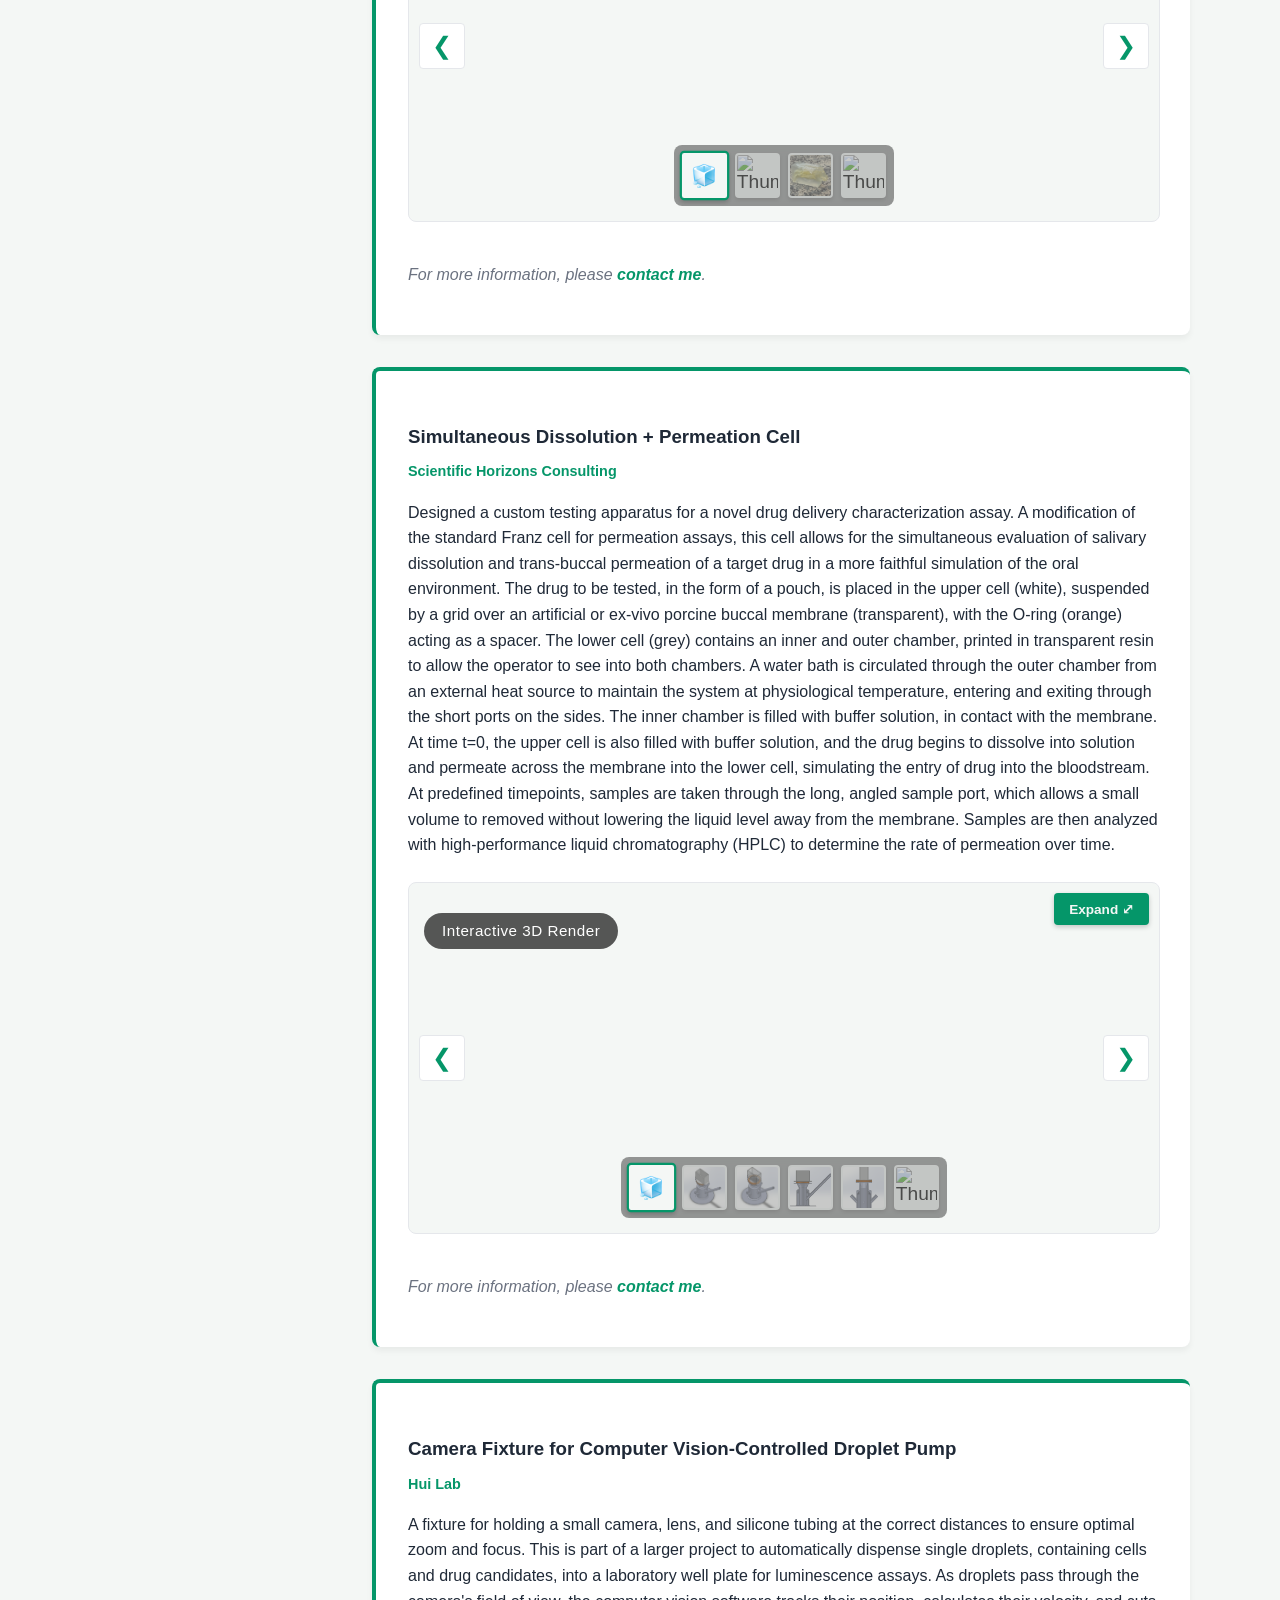
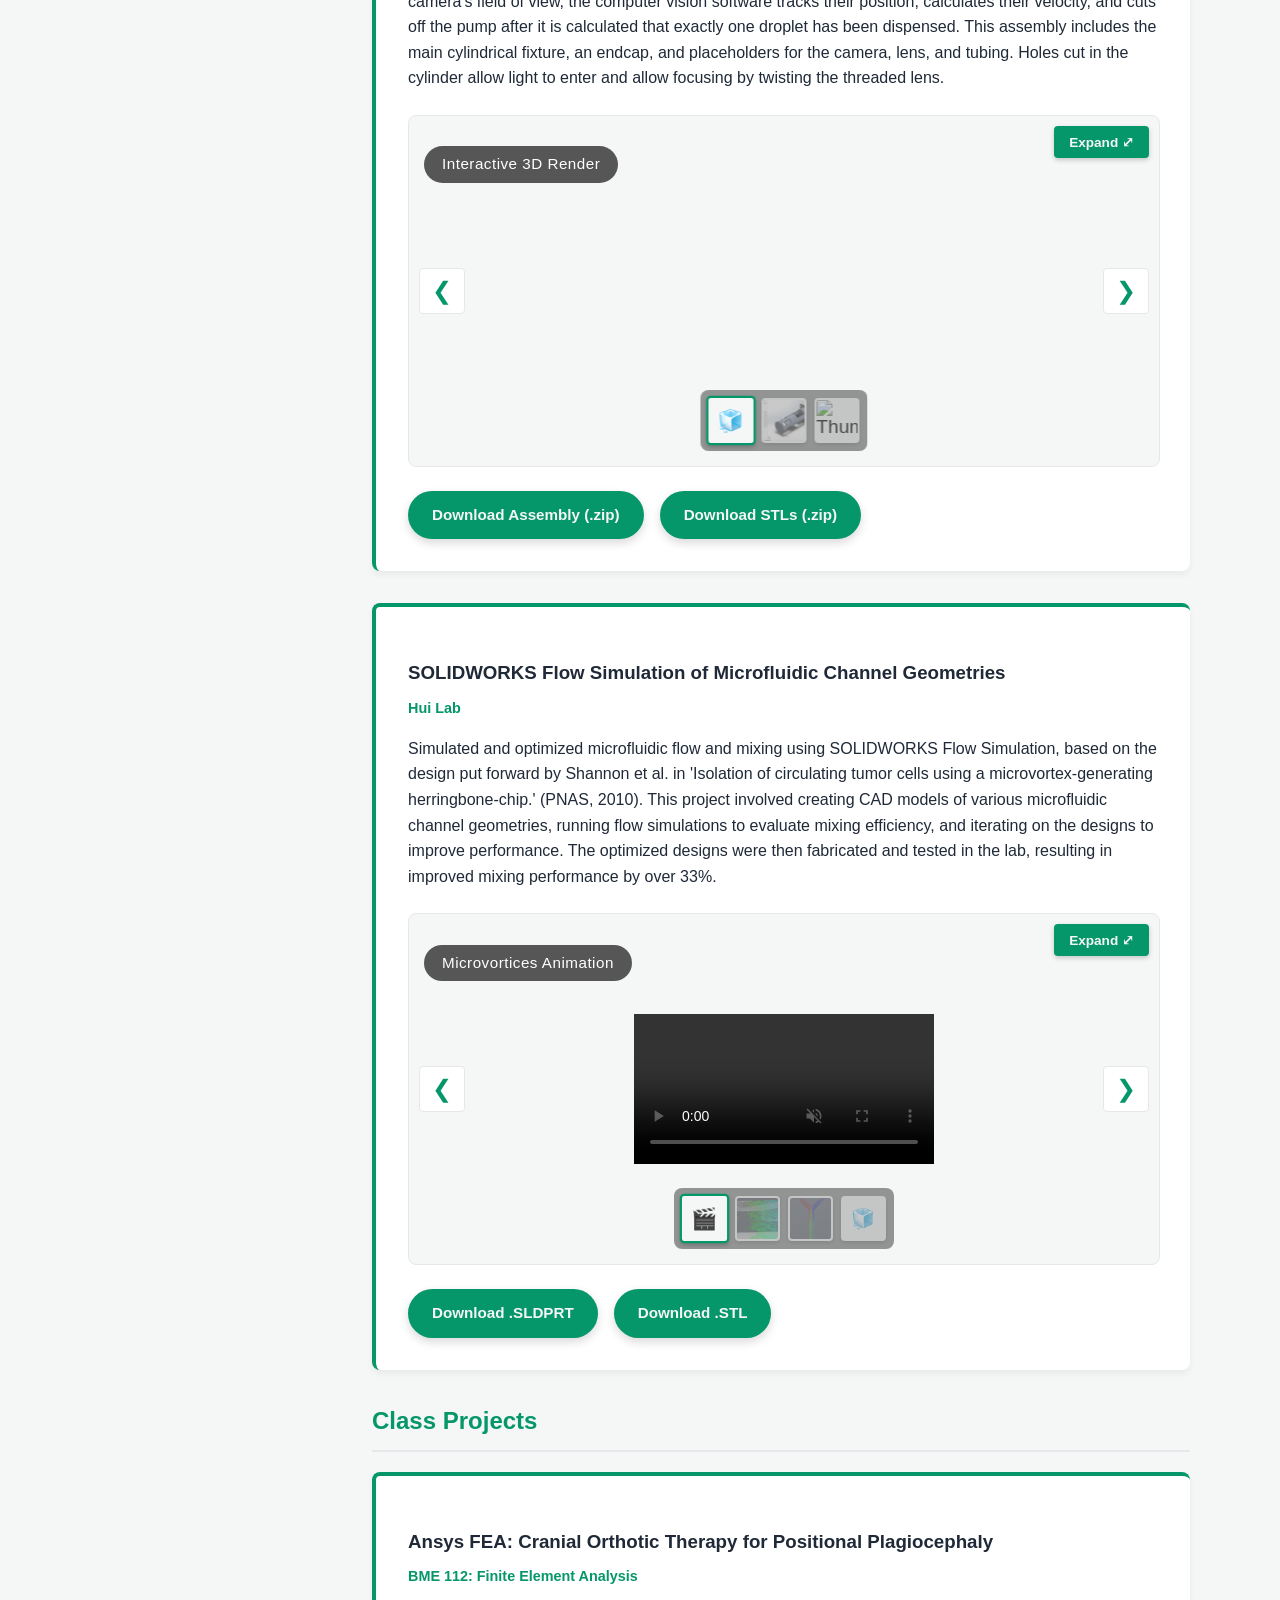
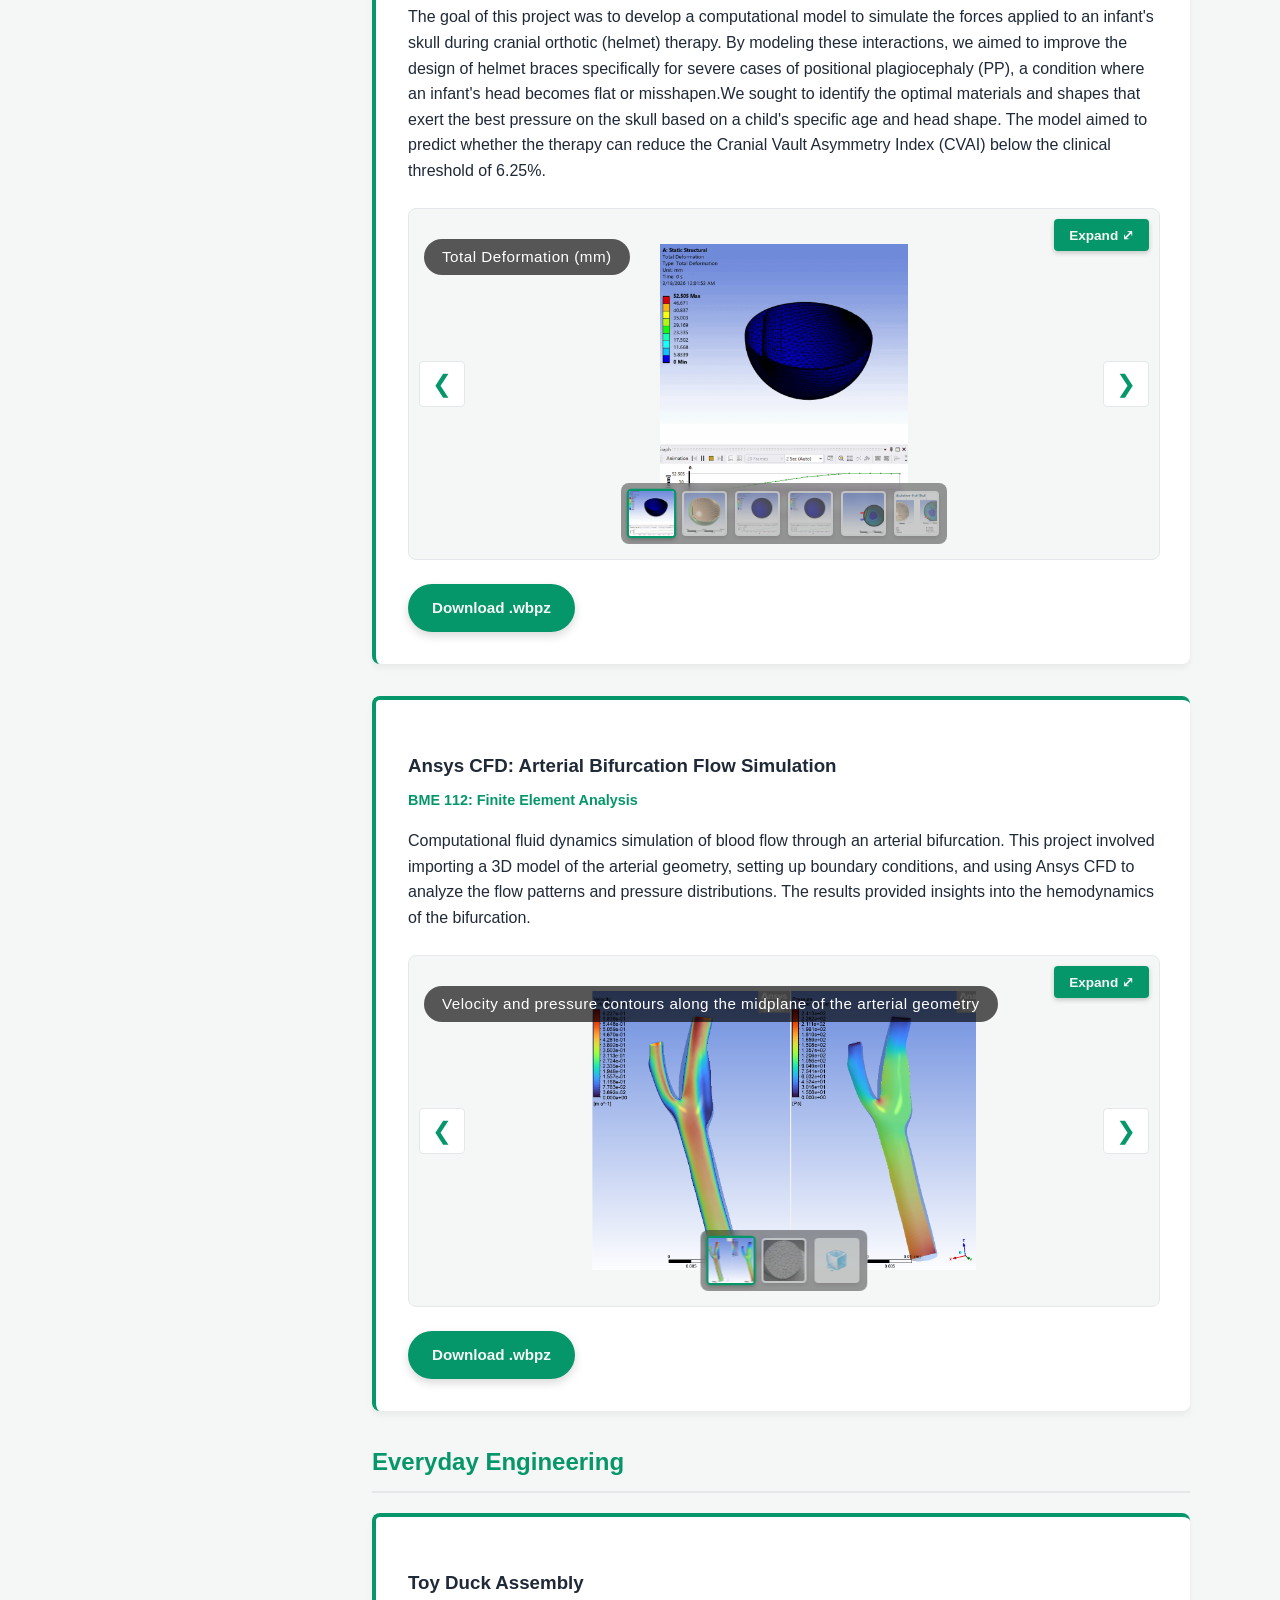
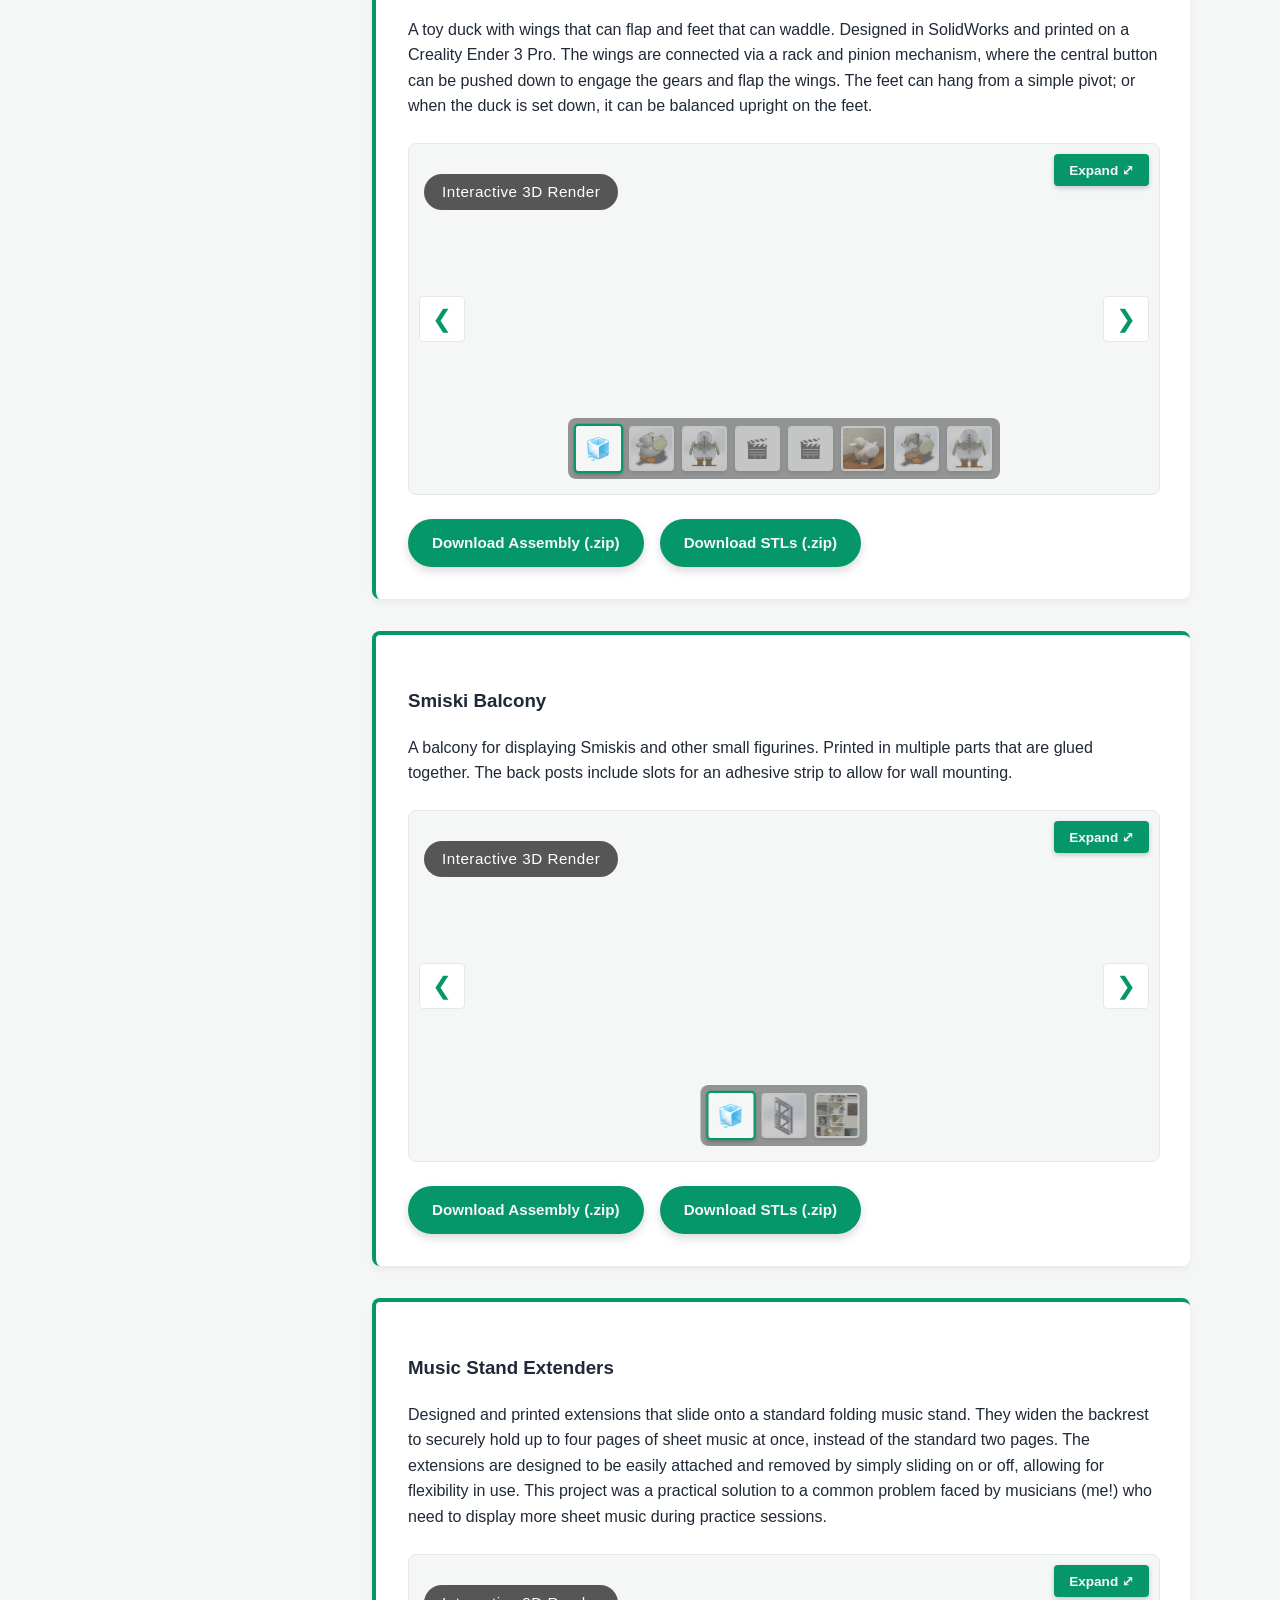
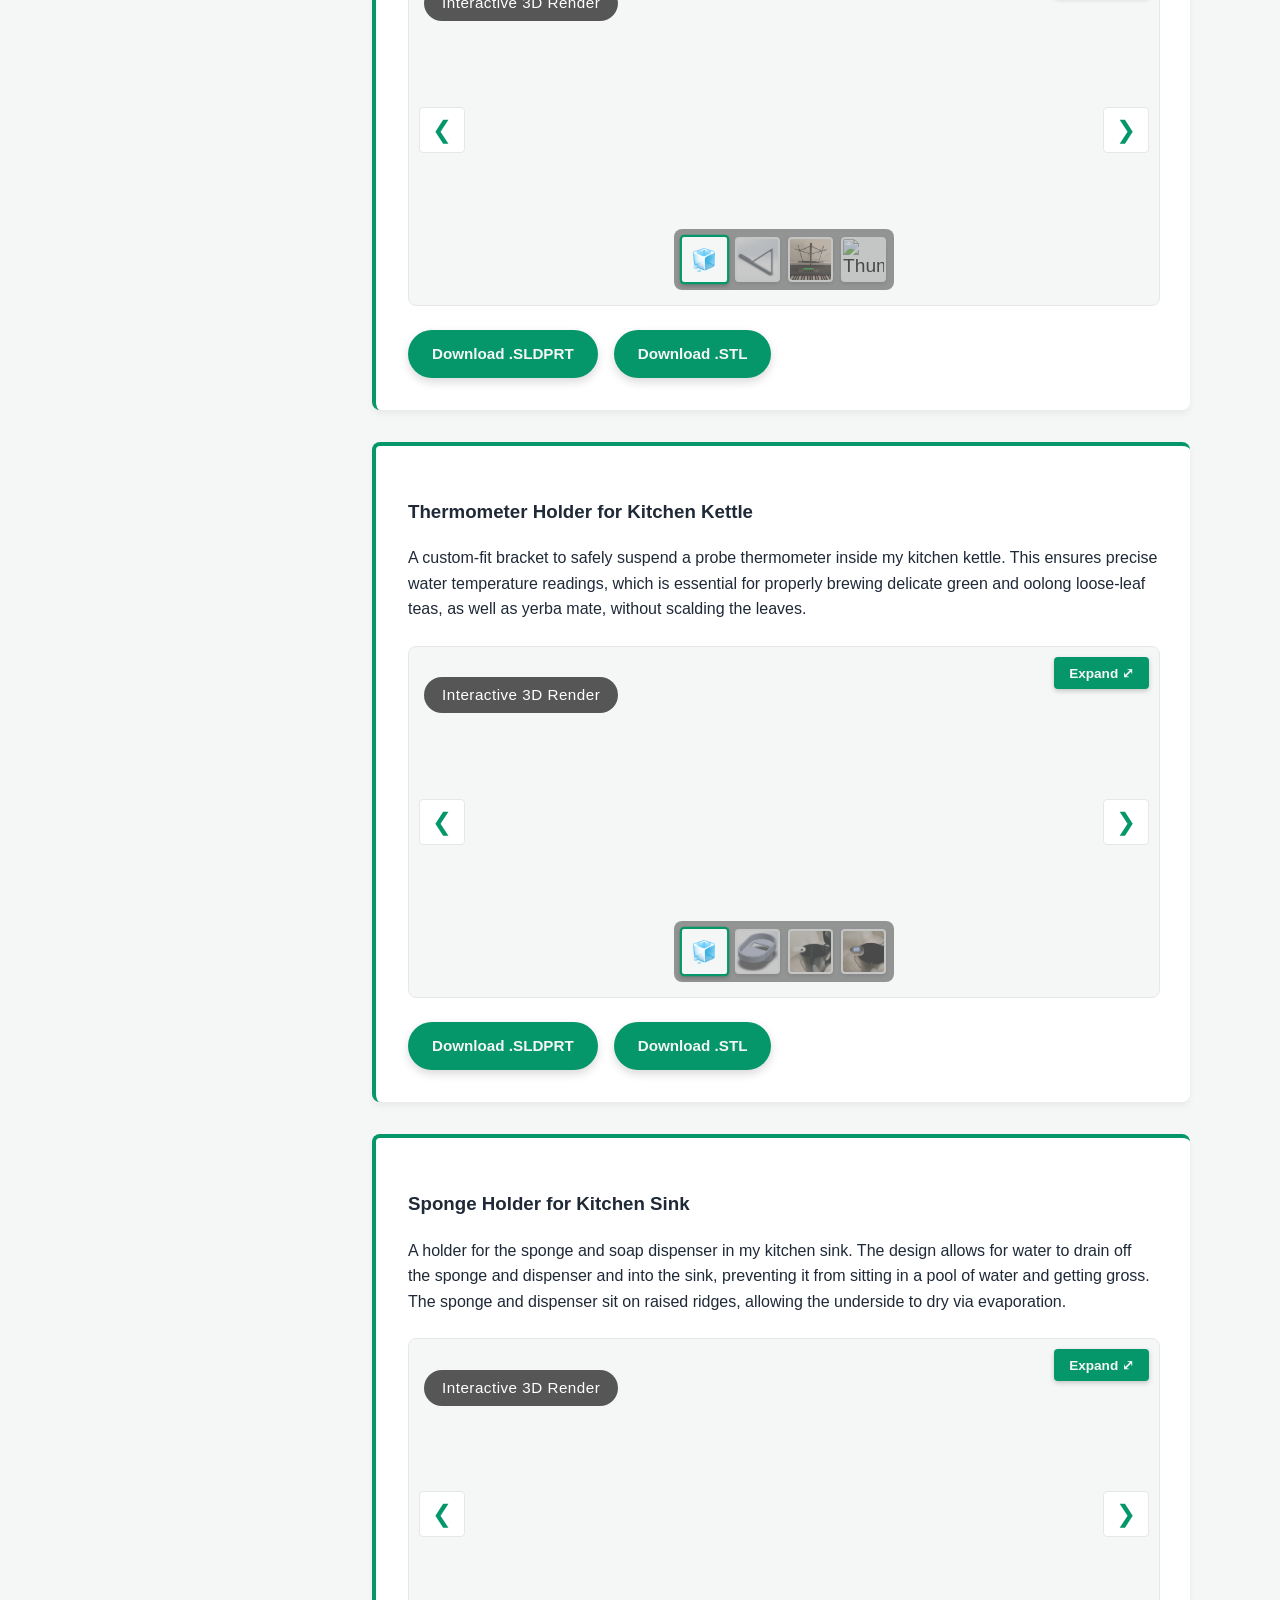
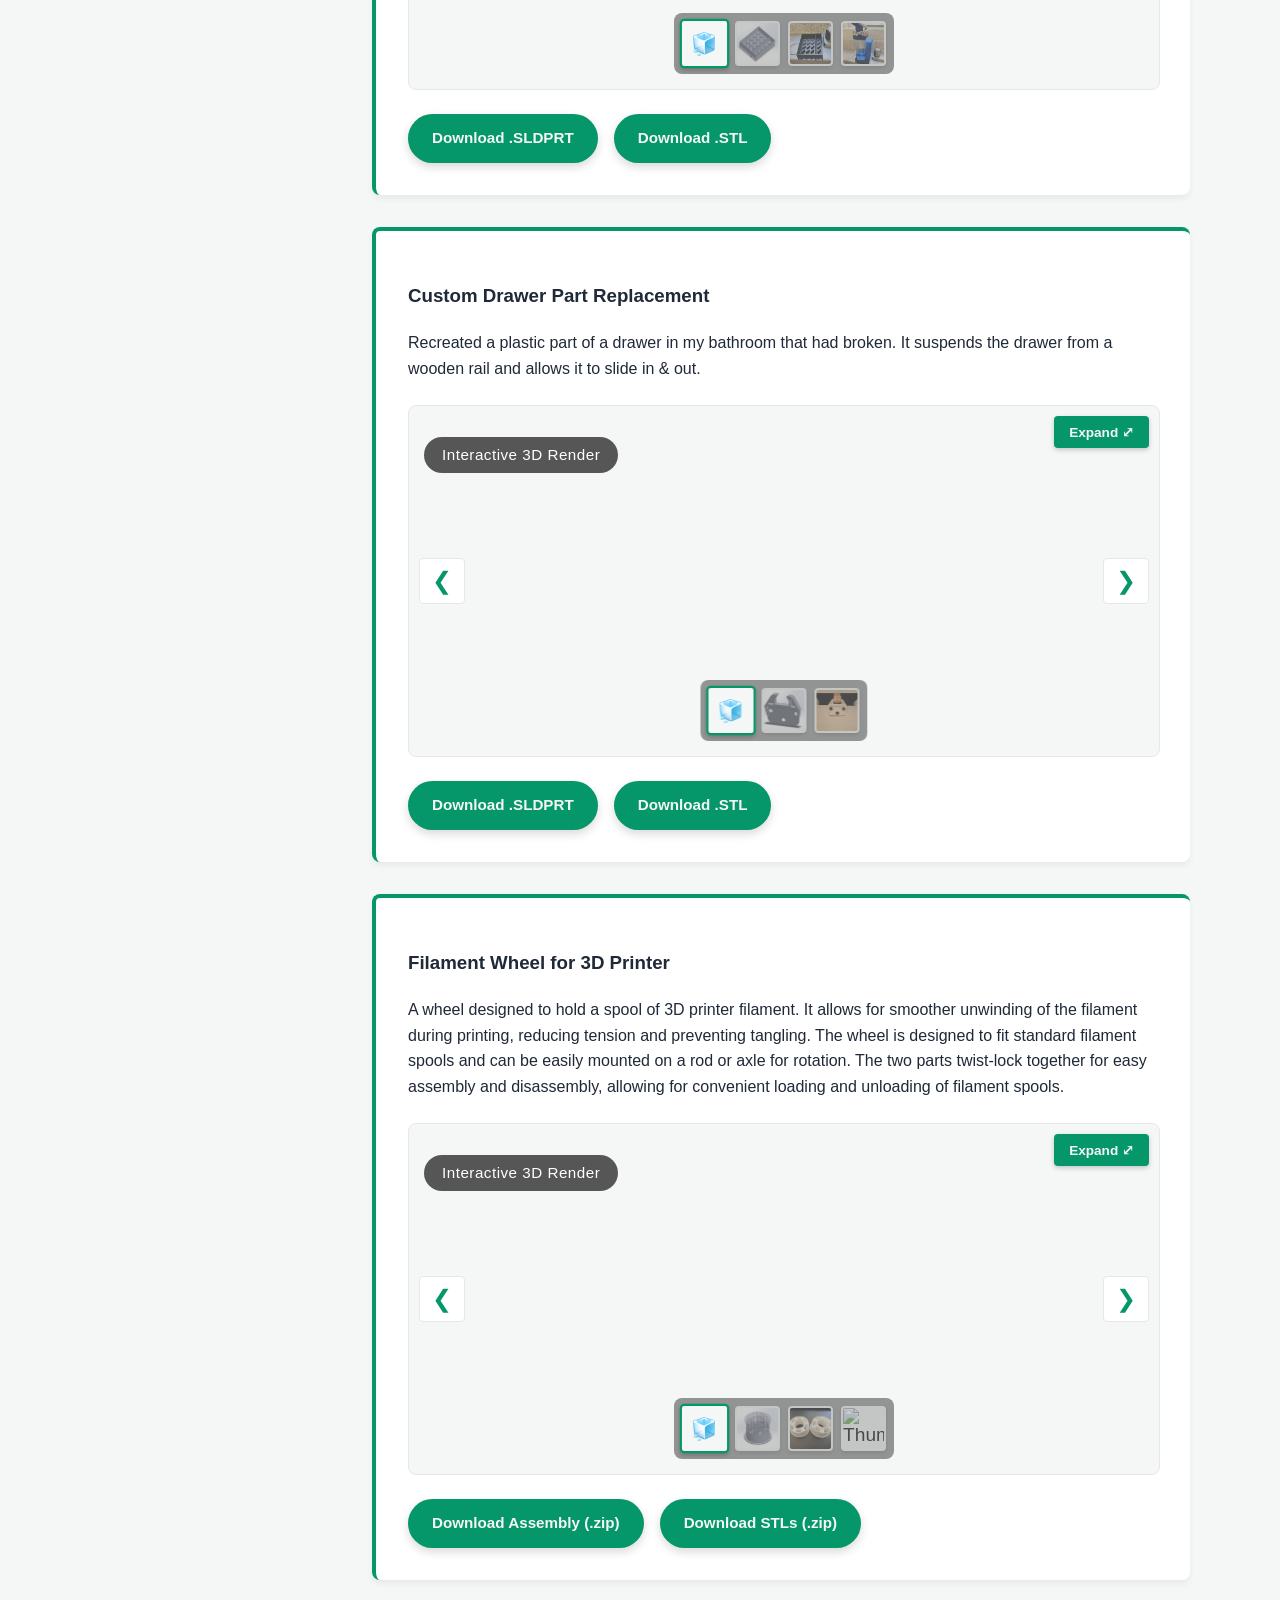
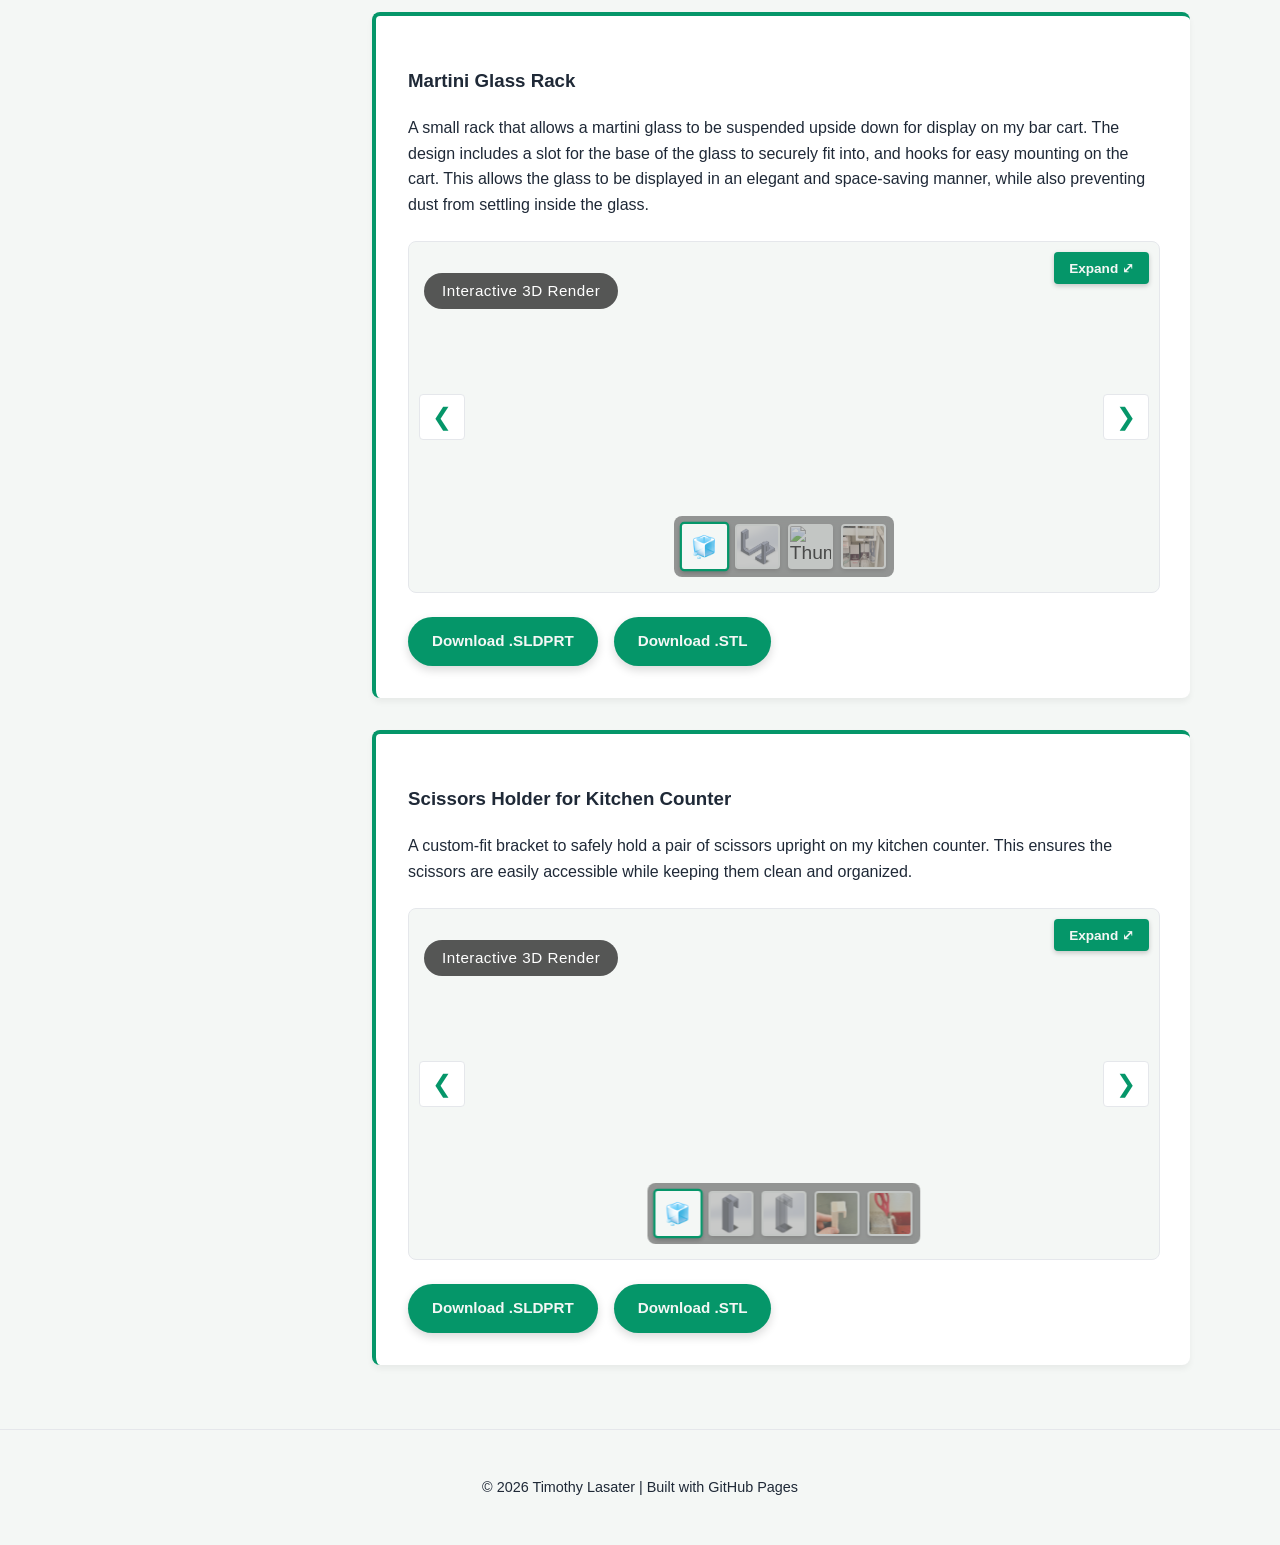
==== commit 549d2803: "email header links open in new tab" ====
--- a/portfolio.html
+++ b/portfolio.html
@@ -21,7 +21,7 @@
         <h1>Timothy Lasater</h1>
         <p>Biomedical Engineering @ UC Irvine | Medical Device R&D</p>
         <p class="contact-info">
-            <a href="mailto:timothy.a.lasater@gmail.com">timothy.a.lasater@gmail.com</a> | 
+            <a href="https://linkedin.com/in/timothy-lasater" target="_blank">LinkedIn</a> | 
             (949) 291-3592 | 
             <a href="https://linkedin.com/in/timothy-lasater" target="_blank">LinkedIn</a>
         </p>
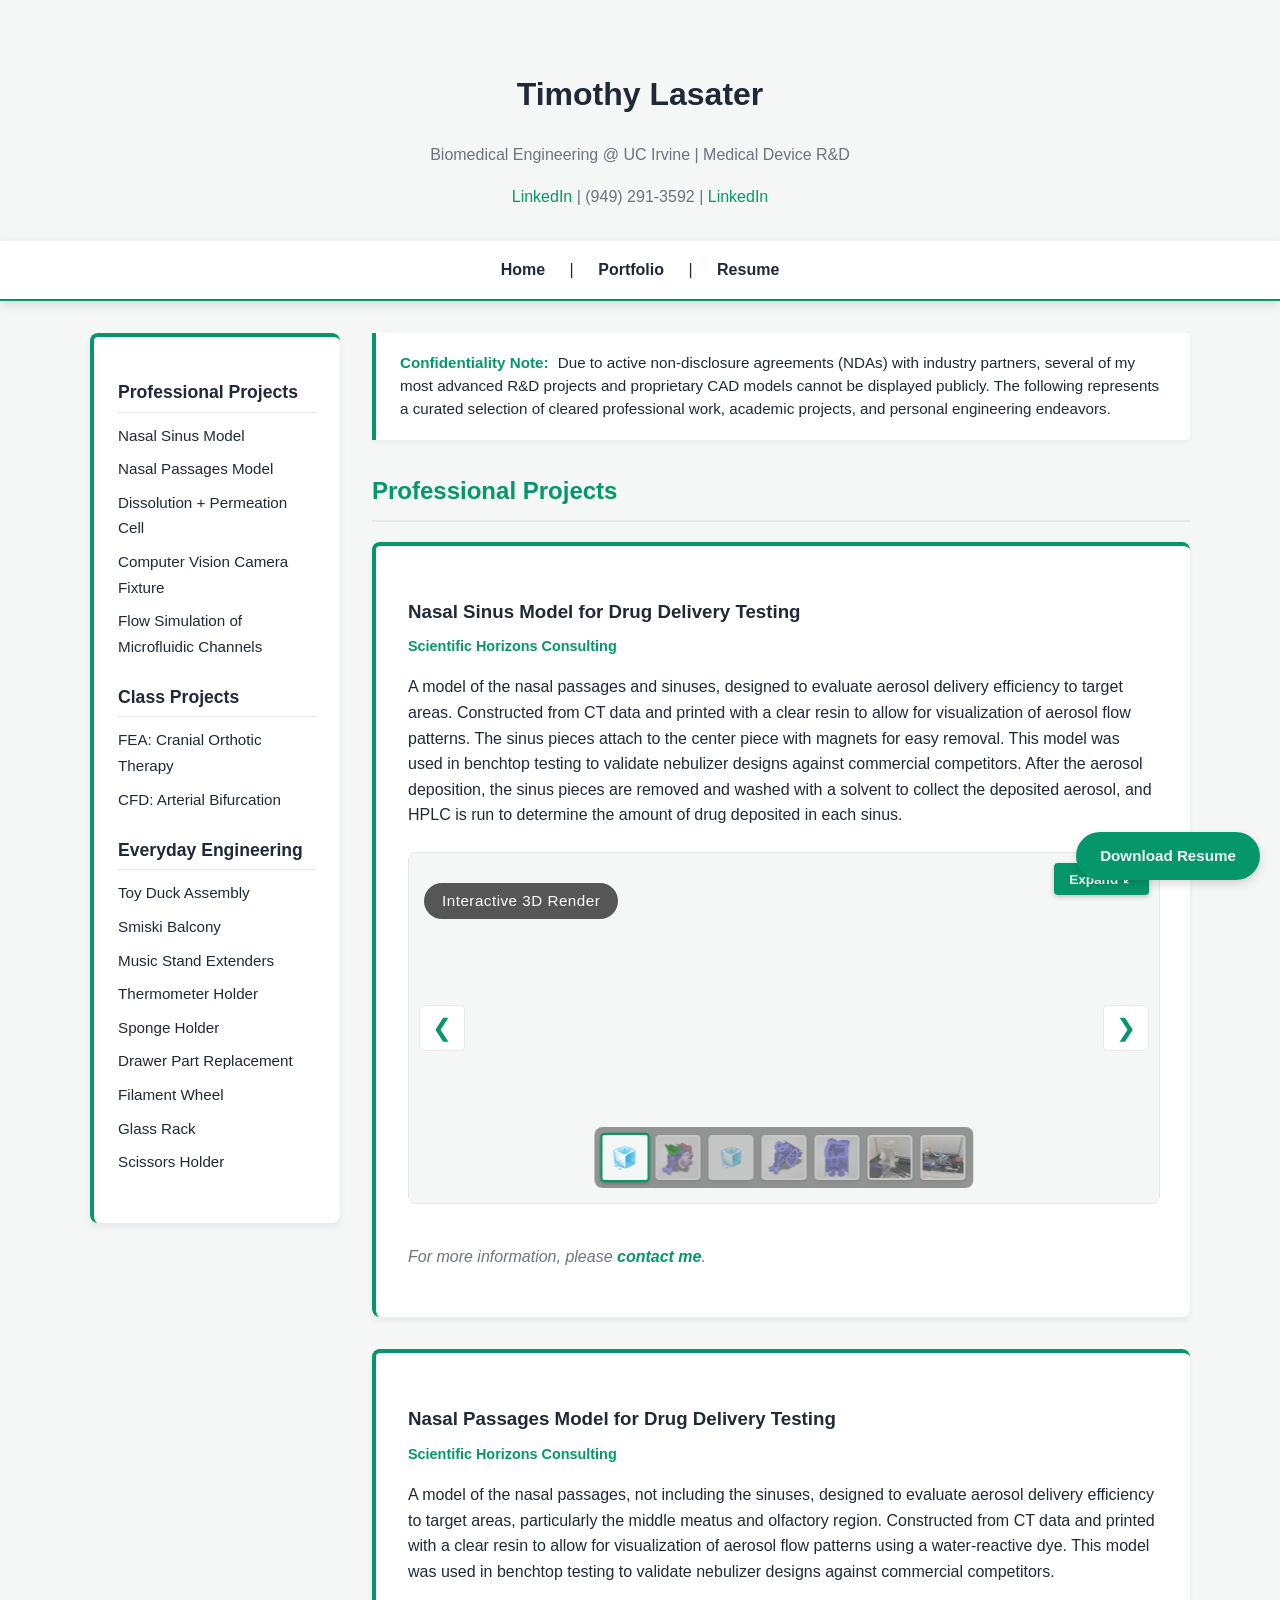
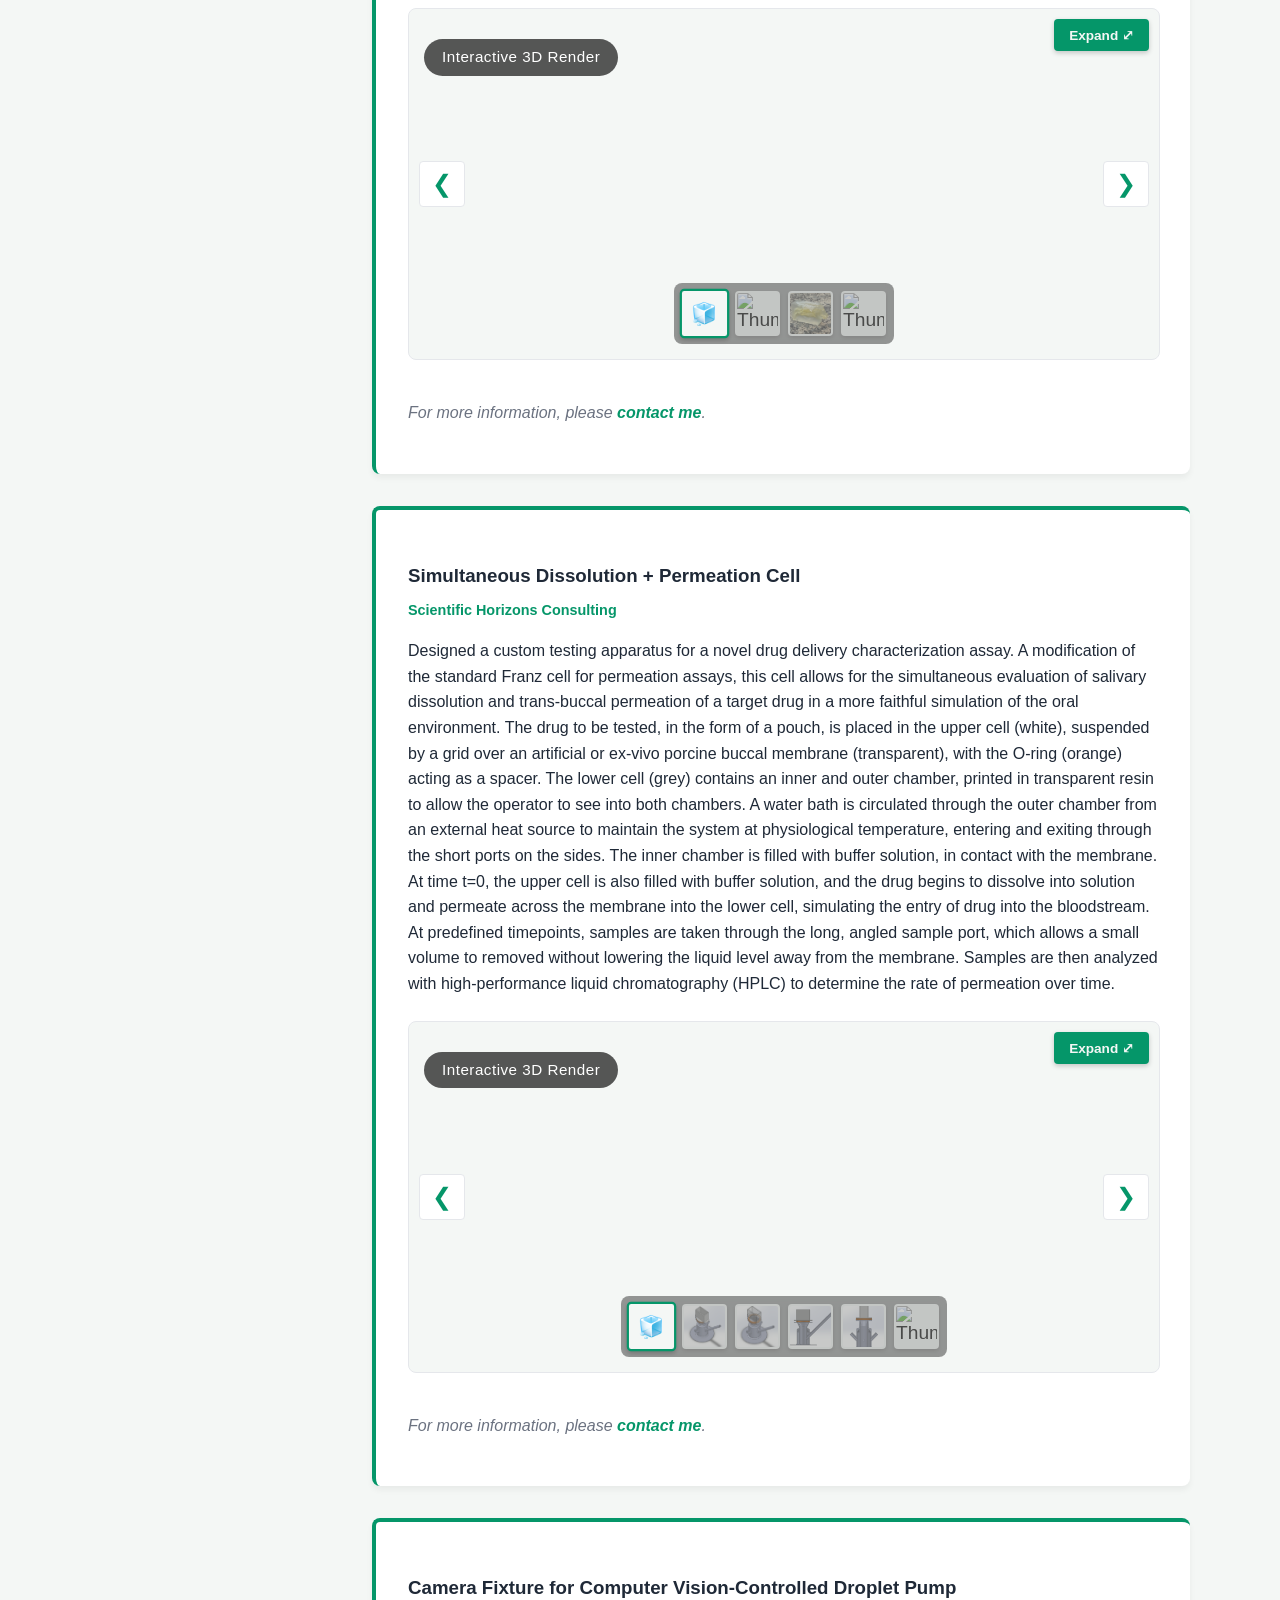
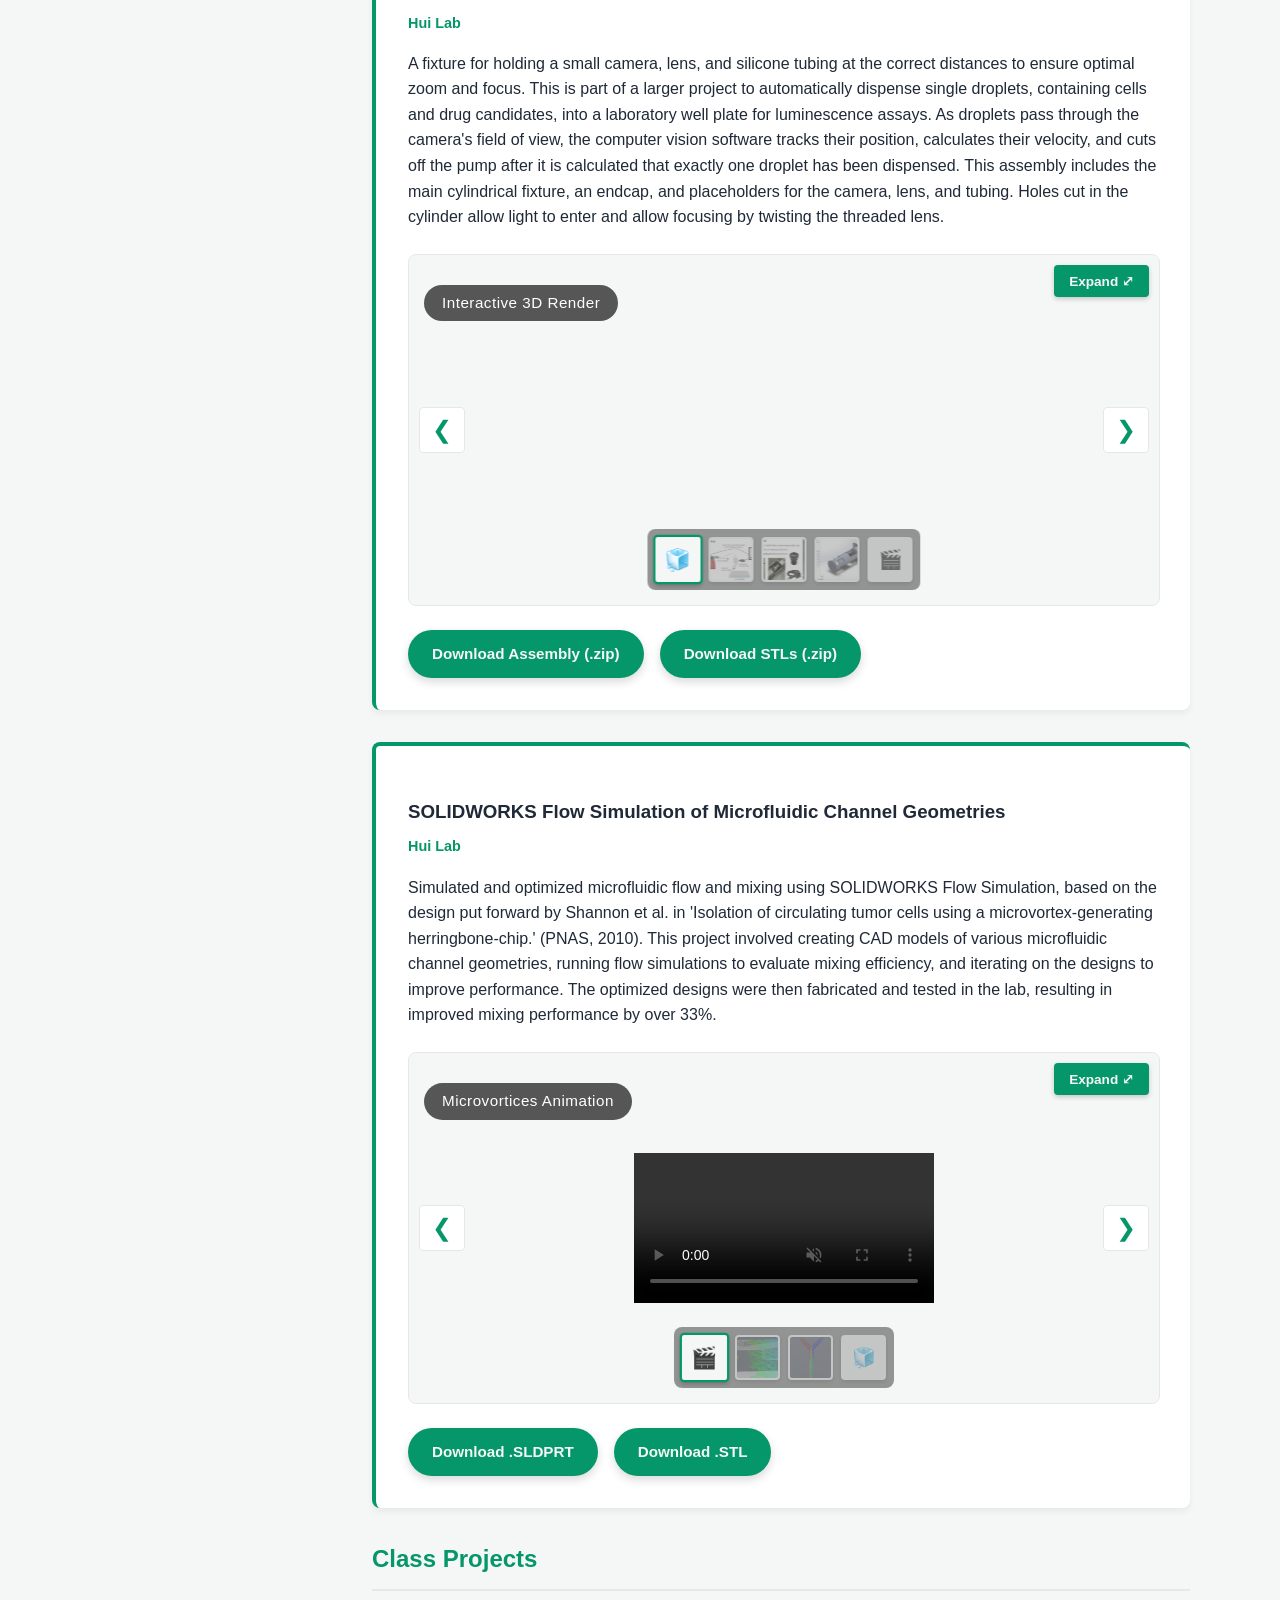
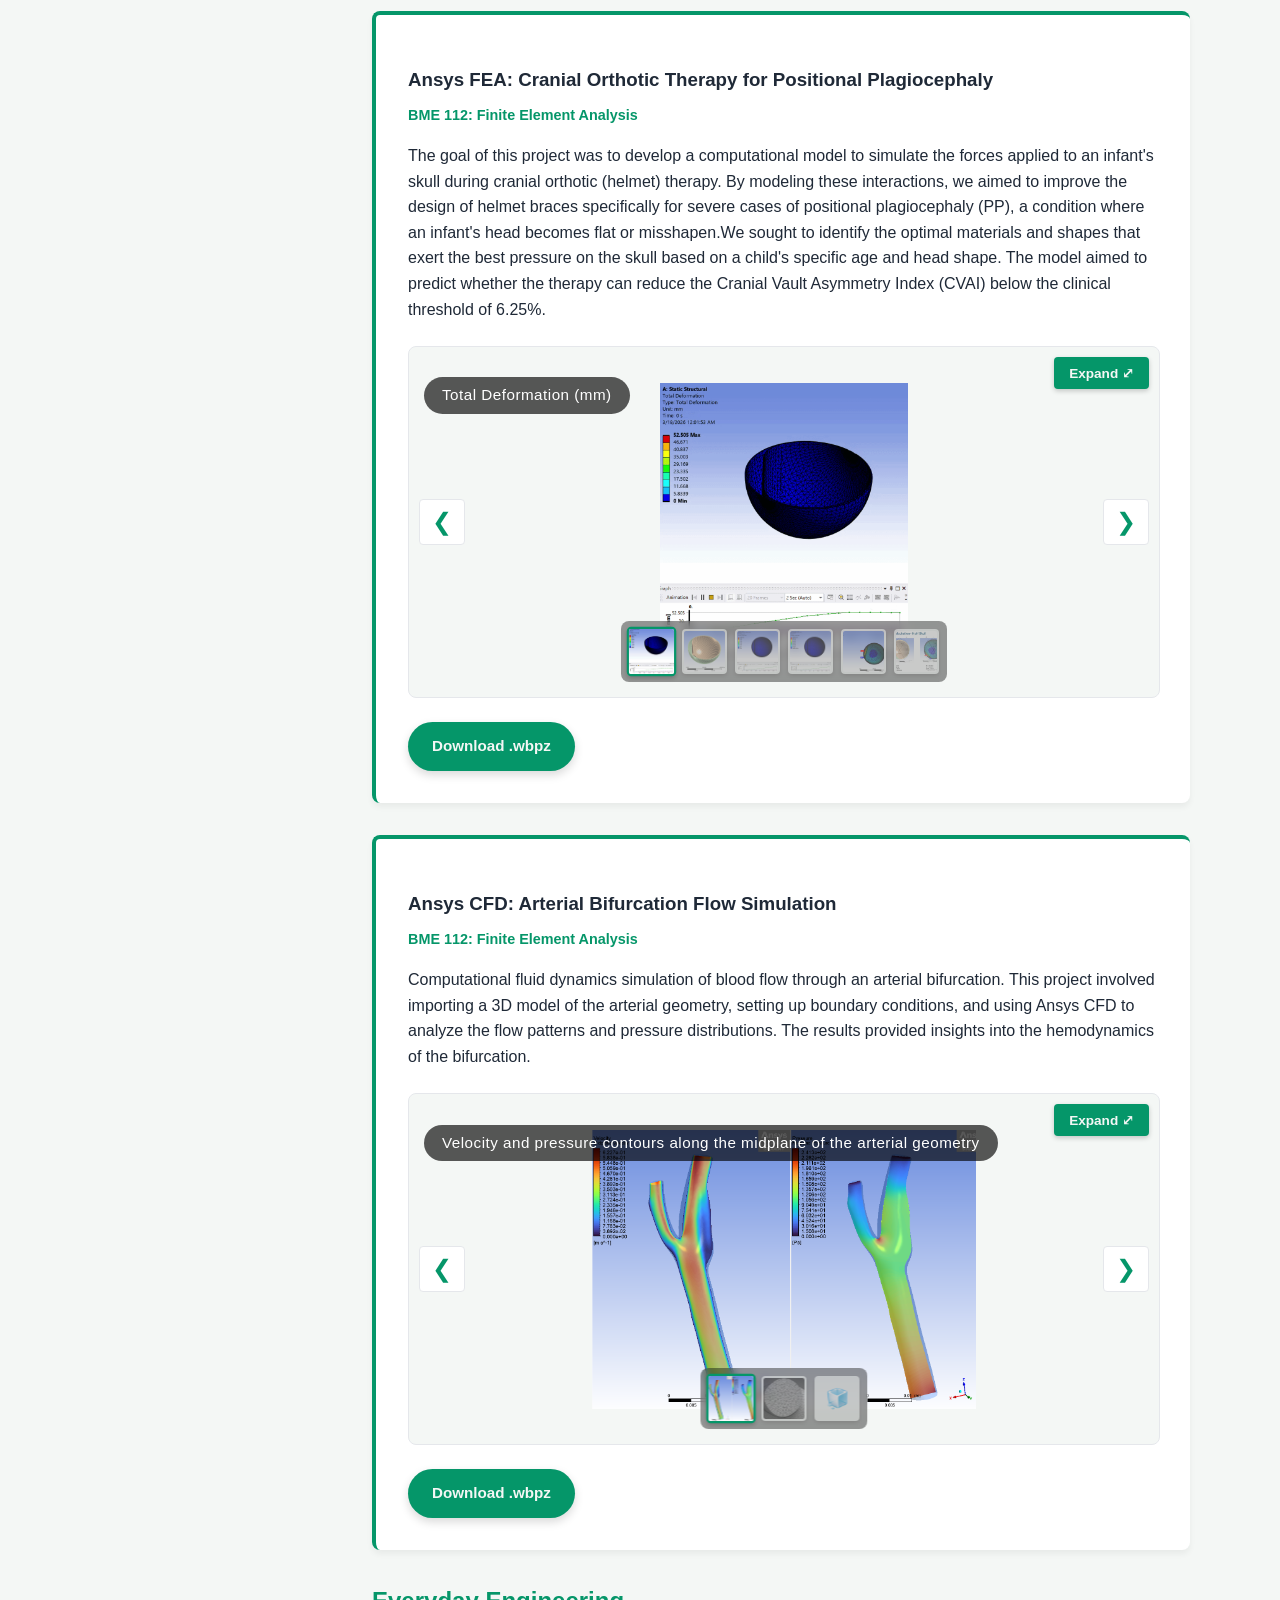
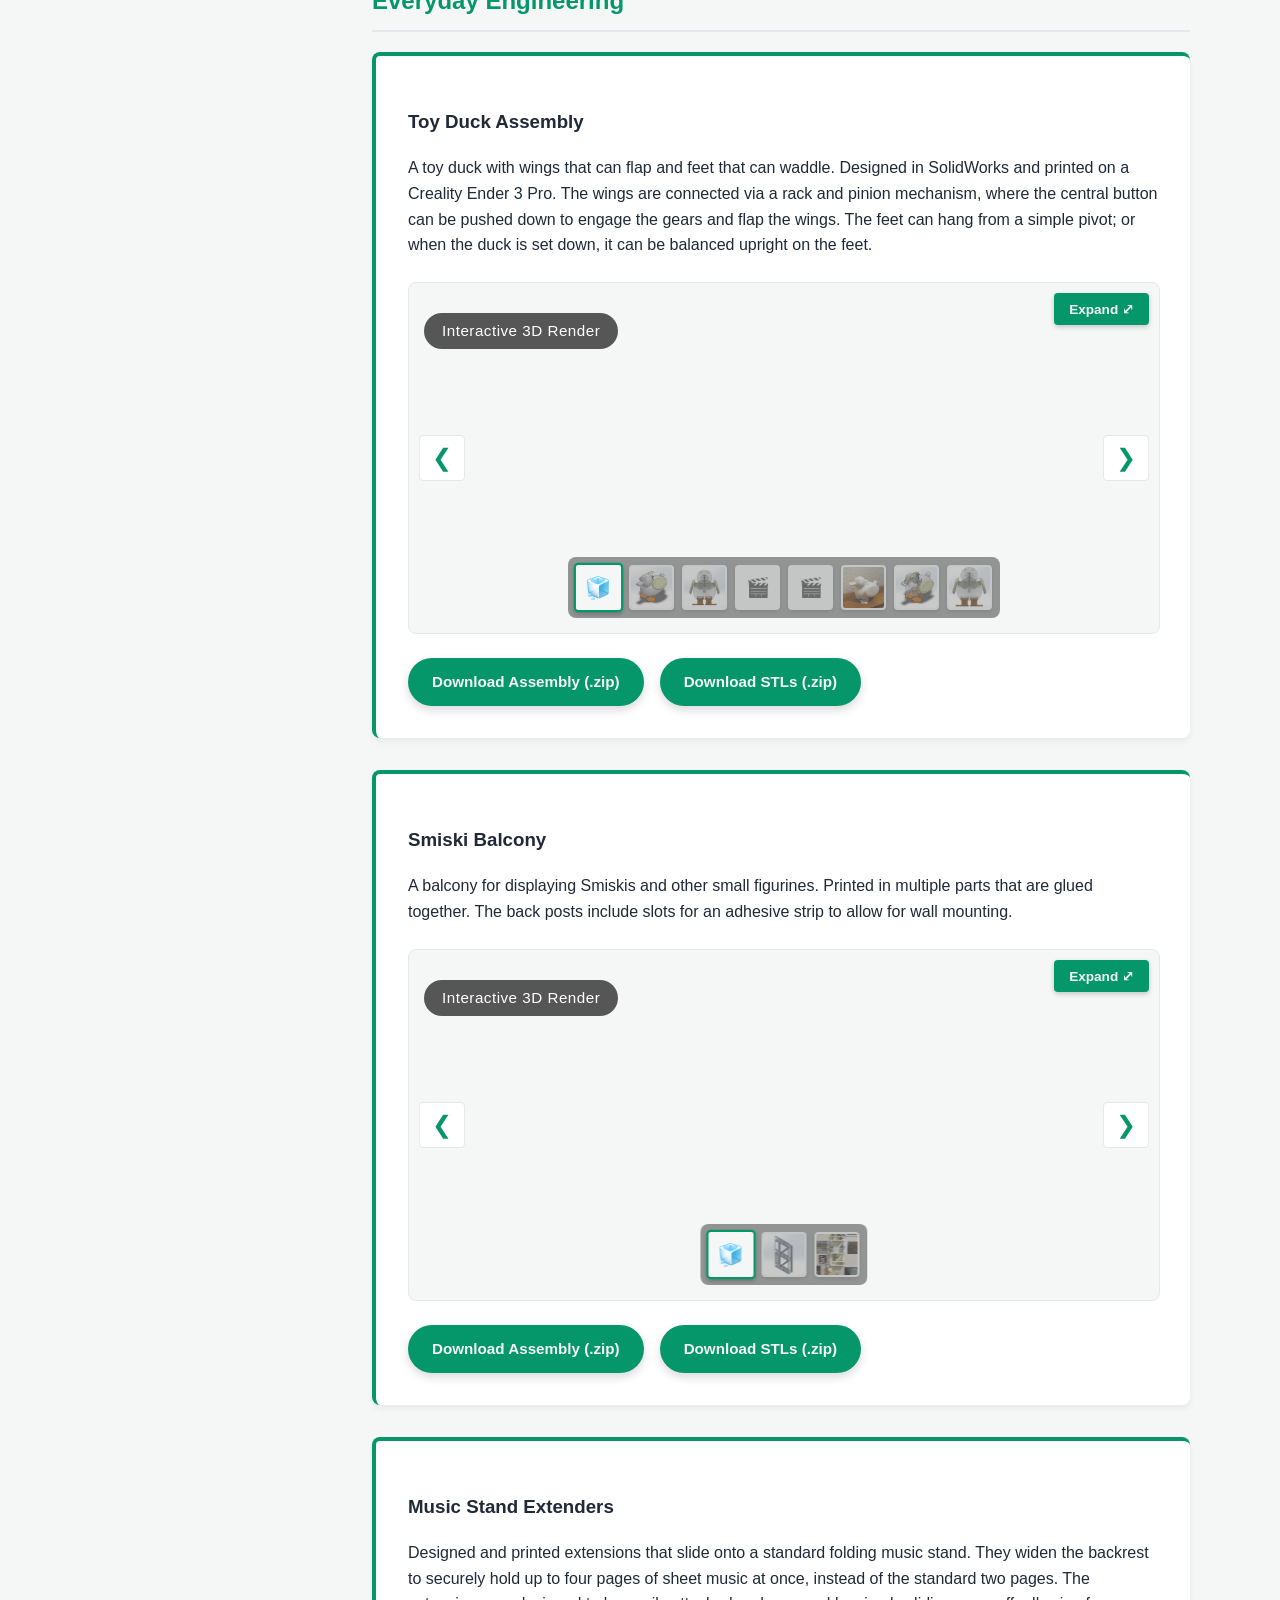
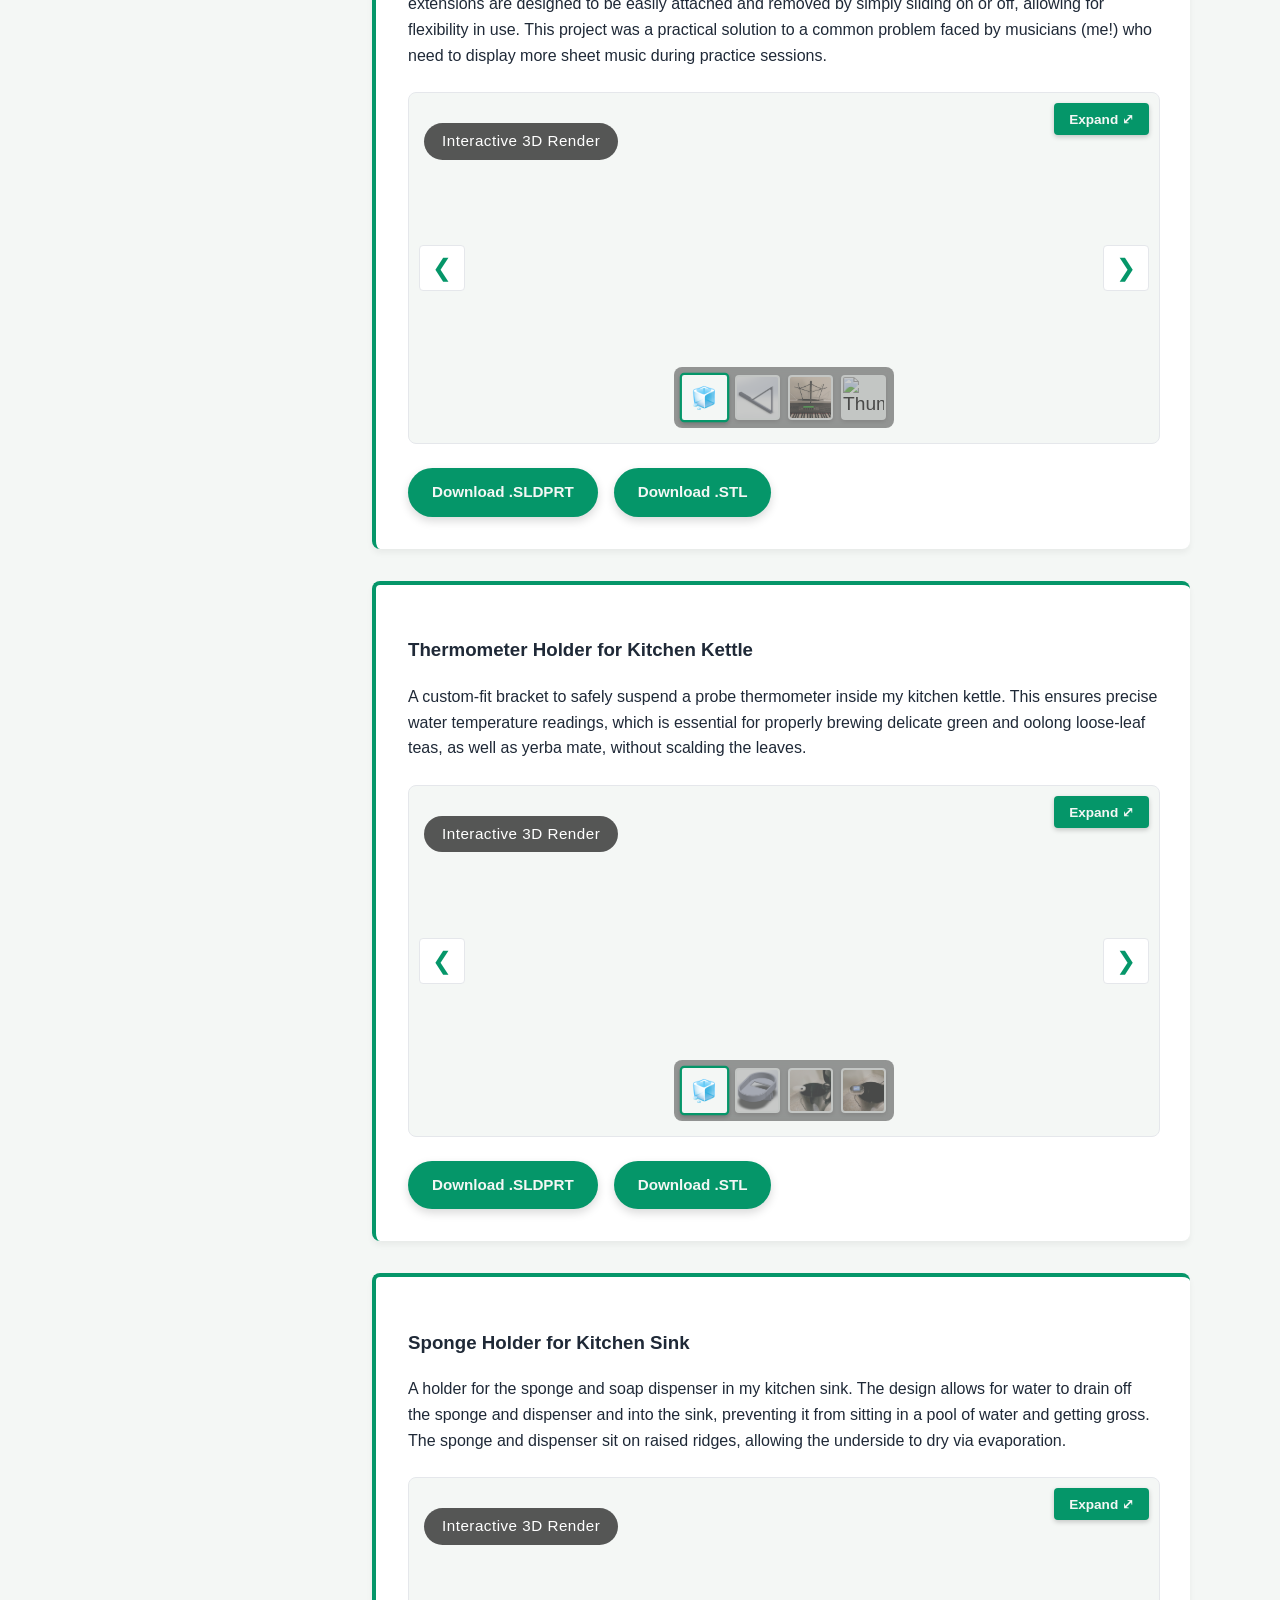
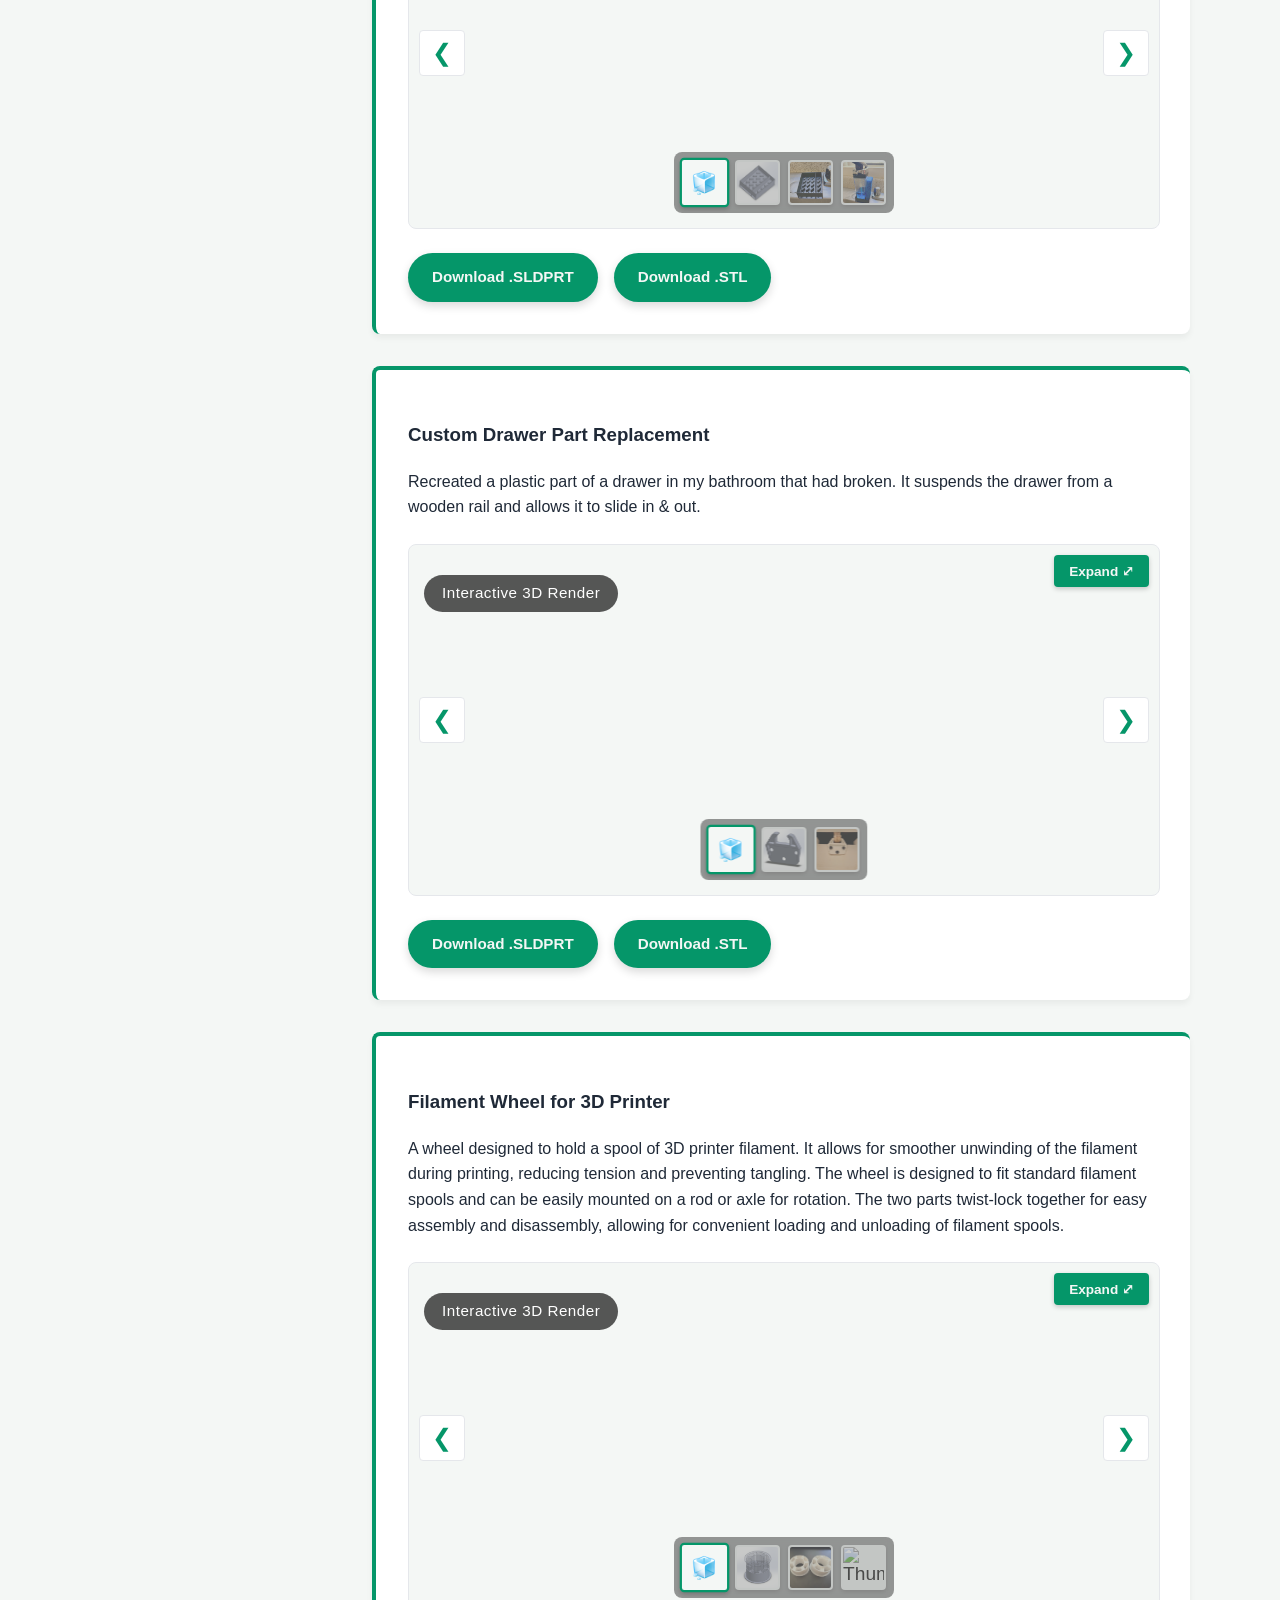
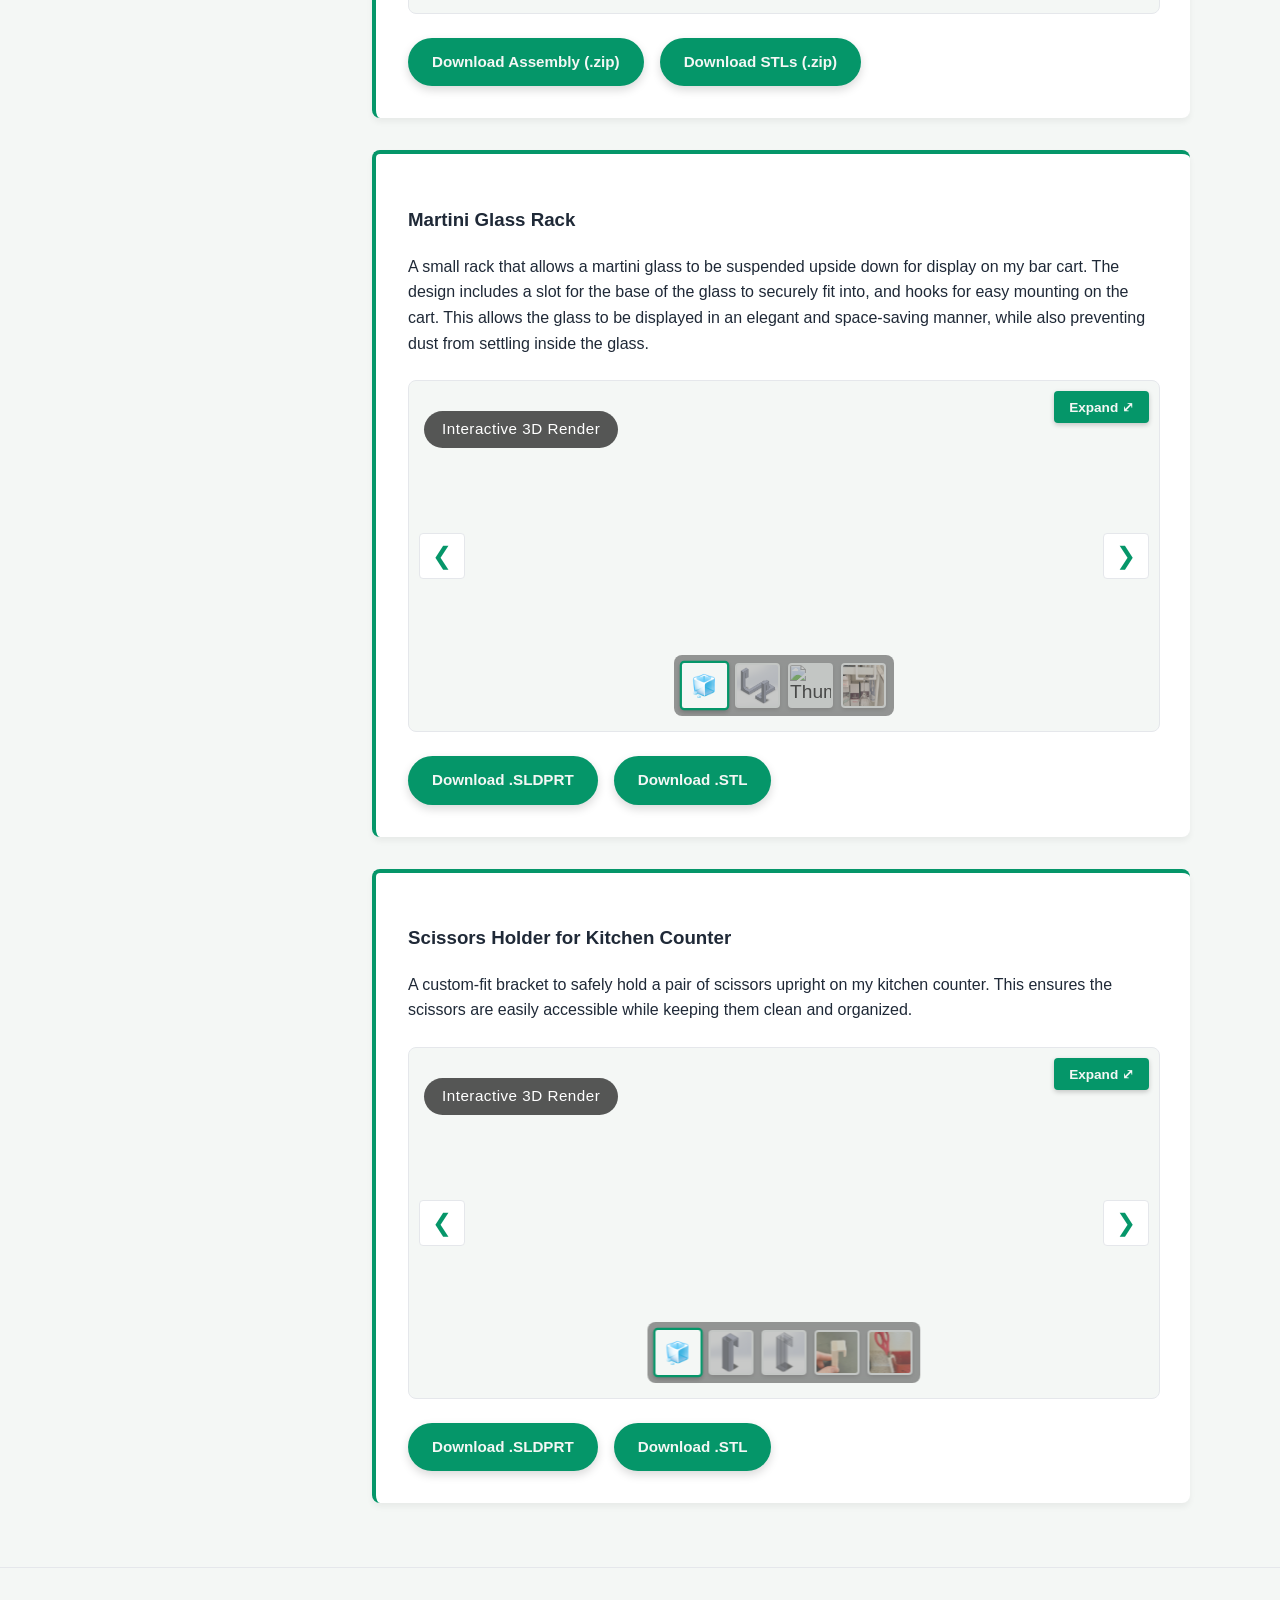
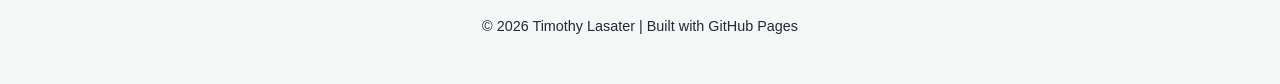
==== commit 5fb023b3: "portfolio confidentiality notice" ====
--- a/portfolio.html
+++ b/portfolio.html
@@ -37,7 +37,13 @@
     <div class="portfolio-container">
         <aside class="sidebar" id="toc-container"></aside>
 
-        <main class="portfolio-content" id="projects-container"></main>
+        <main class="portfolio-content">
+            <div class="nda-banner">
+                <p><strong>Confidentiality Note:</strong> Due to active non-disclosure agreements (NDAs) with industry partners, several of my most advanced R&D projects and proprietary CAD models cannot be displayed publicly. The following represents a curated selection of cleared professional work, academic projects, and personal engineering endeavors.</p>
+            </div>
+            
+            <div id="projects-container"></div>
+        </main>
     </div>
 
     <footer>
--- a/style.css
+++ b/style.css
@@ -934,3 +934,25 @@
 .toc-section-link:hover {
     color: var(--accent-color);
 }
+
+/* --- NDA Confidentiality Banner --- */
+.nda-banner {
+    background-color: var(--card-bg);
+    border-left: 4px solid var(--accent-color); /* Uses your Vitality Emerald green */
+    padding: 1.2rem 1.5rem;
+    margin-bottom: 2rem;
+    border-radius: 0 4px 4px 0;
+    box-shadow: 0 2px 4px rgba(0,0,0,0.05);
+}
+
+.nda-banner p {
+    margin: 0;
+    font-size: 0.95rem;
+    line-height: 1.5;
+    color: var(--text-color);
+}
+
+.nda-banner strong {
+    color: var(--accent-color);
+    margin-right: 5px;
+}
